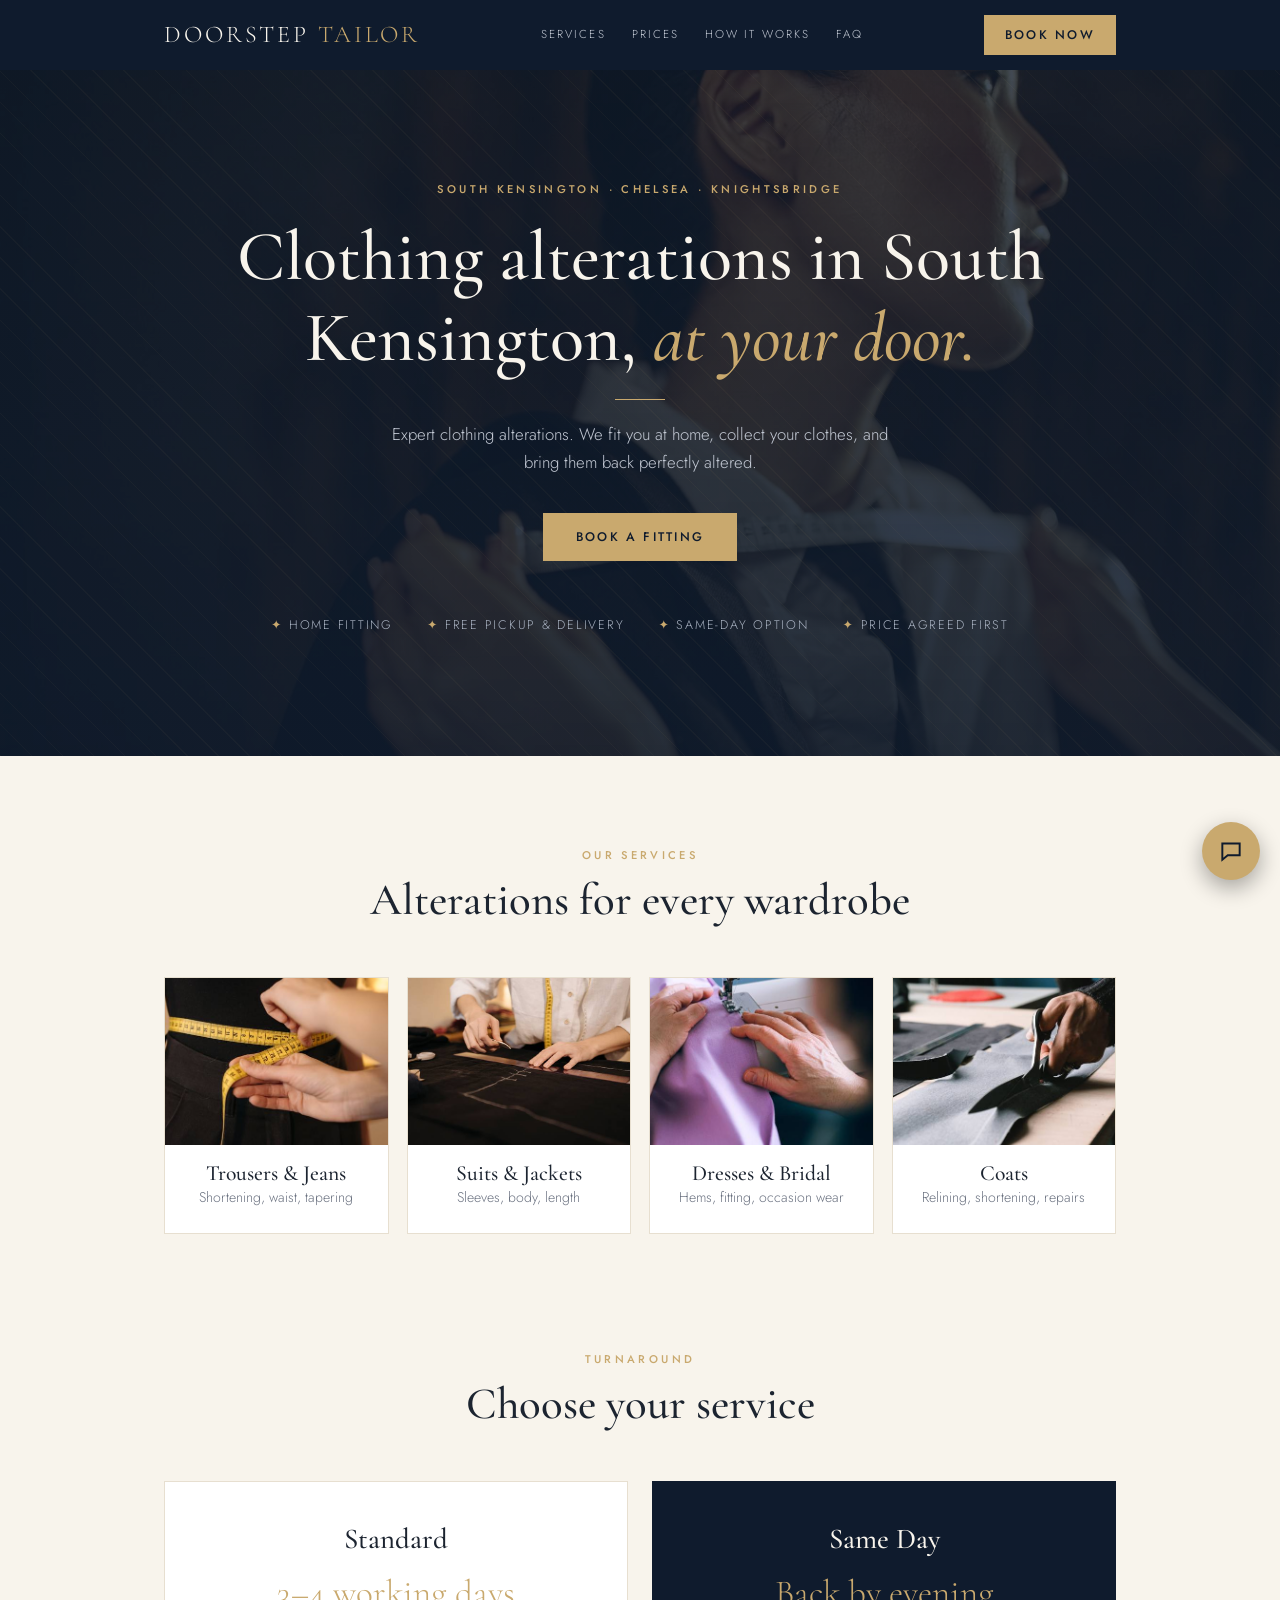
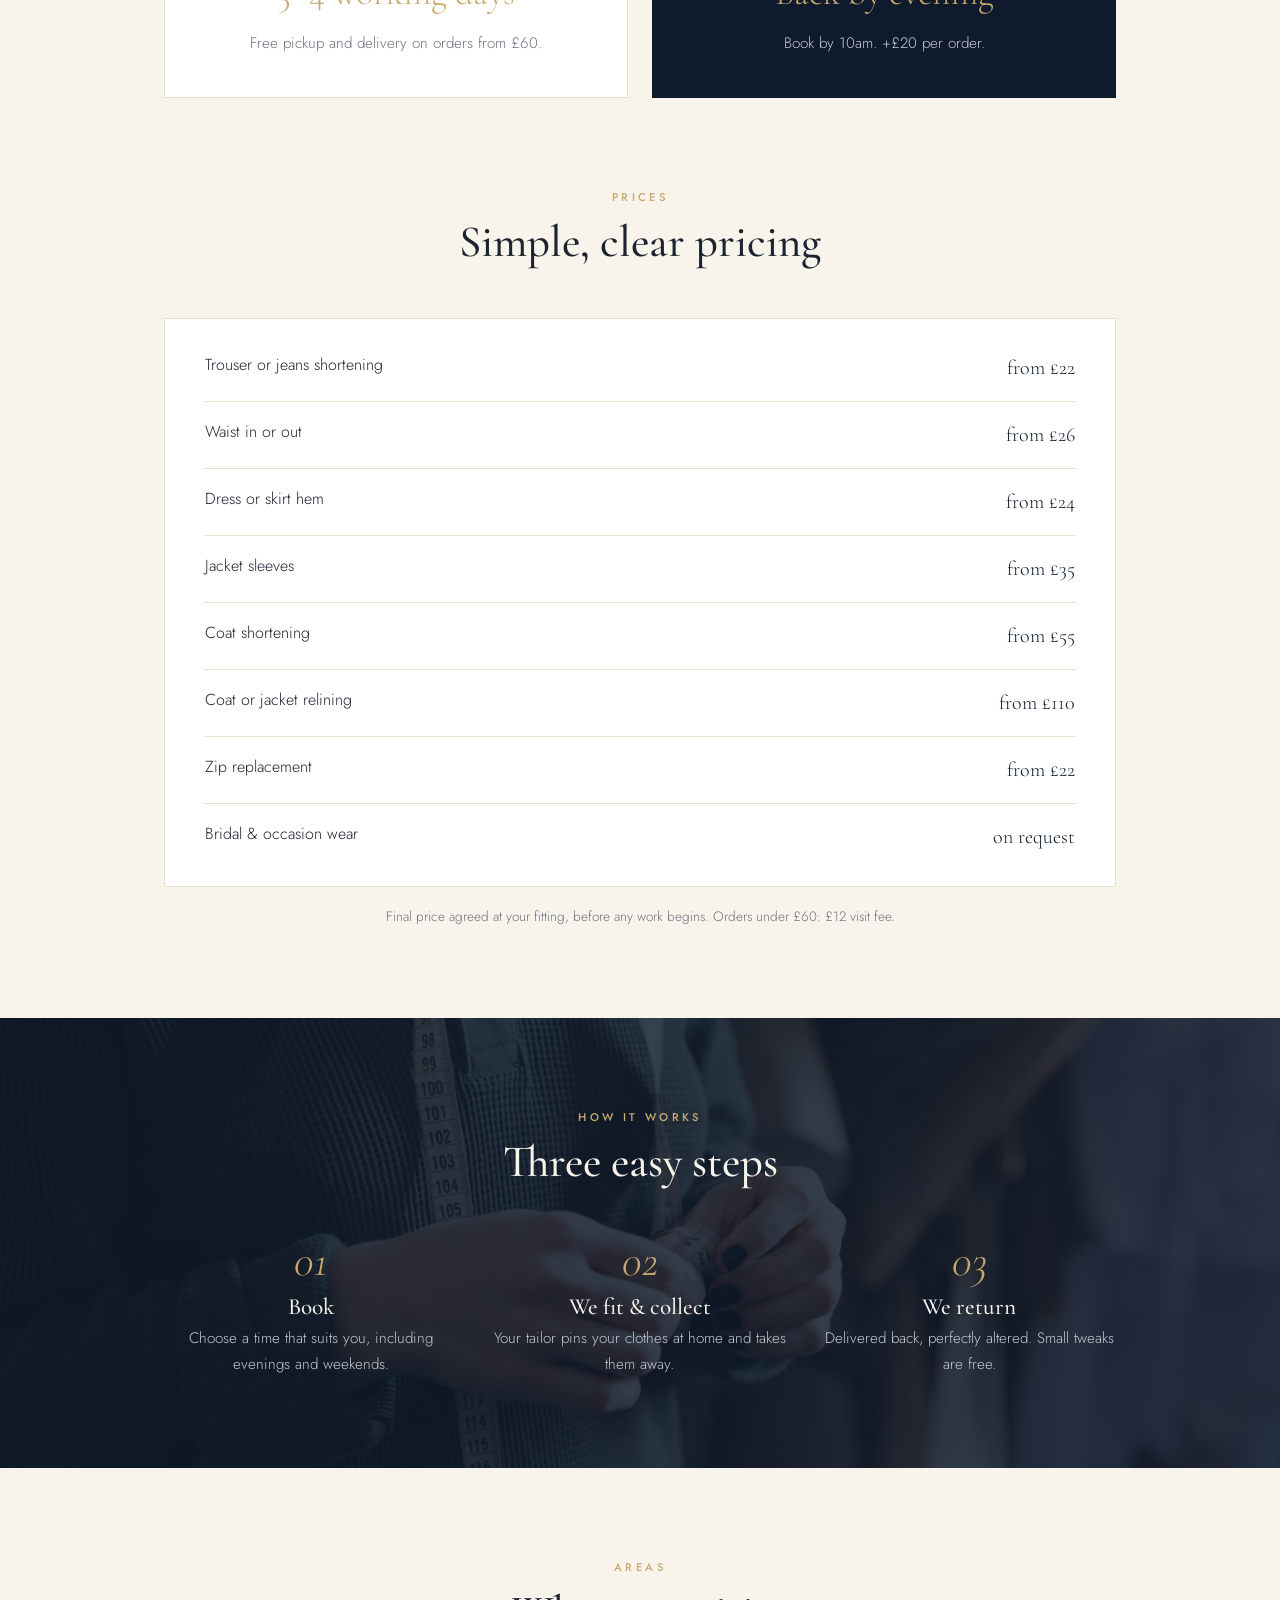
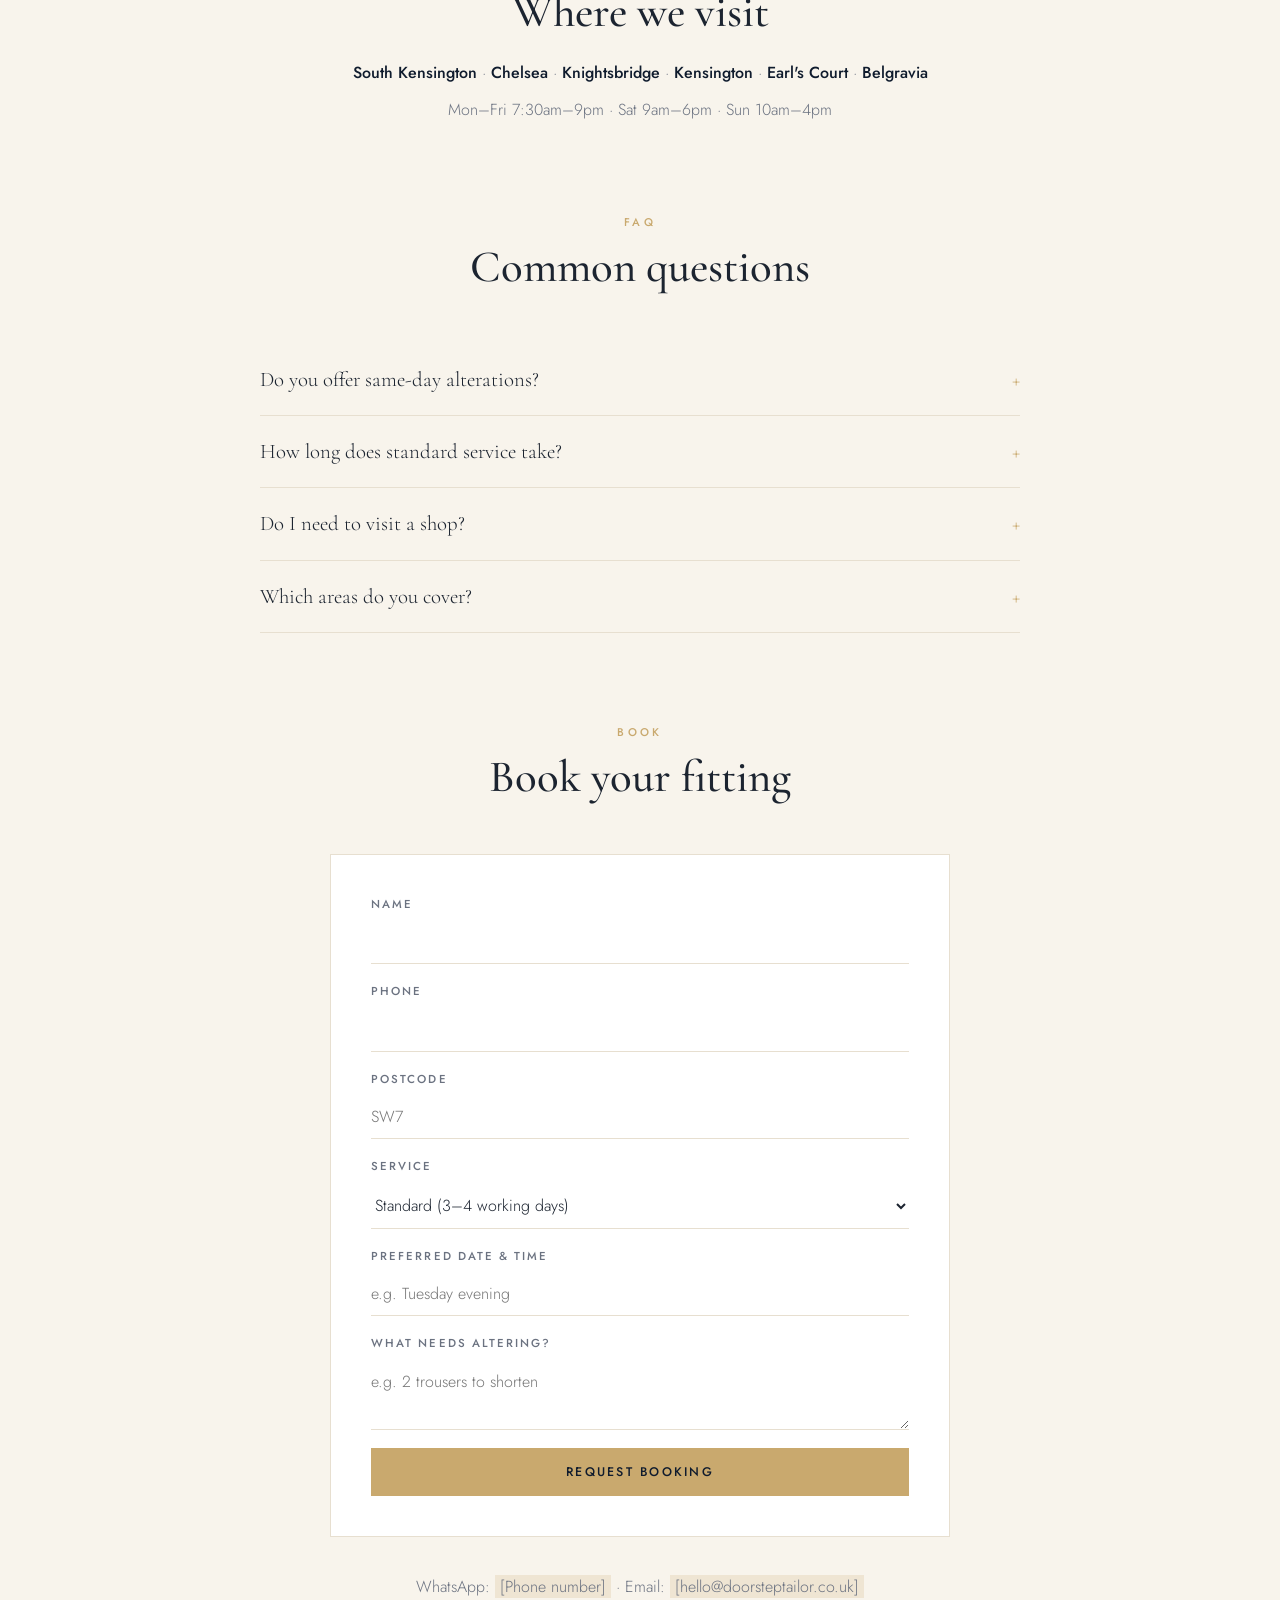
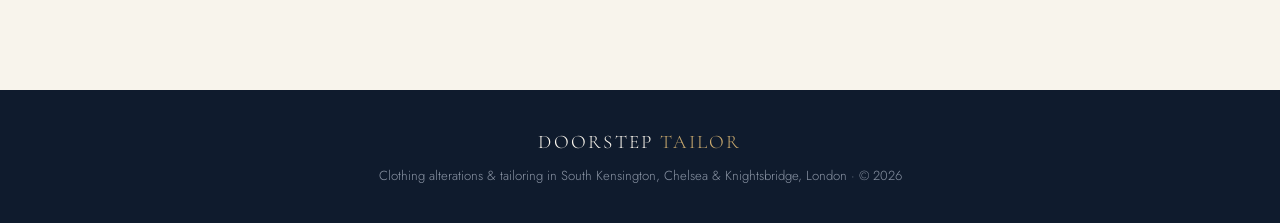
==== index.html @ f2890c4d "Launch Doorstep Tailor website Co-Authored-By: Claude Opus 5.5 <noreply@anthropic.com> Claude-Sessio" ====
<!DOCTYPE html>
<html lang="en">
<head>
<meta charset="utf-8">
<meta name="viewport" content="width=device-width, initial-scale=1">
<title>Clothing Alterations South Kensington | Home Fitting &amp; Pickup | Doorstep Tailor</title>
<meta name="description" content="Expert clothing alterations in South Kensington, Chelsea and Knightsbridge. Home fitting, free pickup and delivery, same-day service available. Book your tailor today.">
<meta name="robots" content="index, follow">
<link rel="canonical" href="https://doorsteptailor.pages.dev/">
<meta property="og:type" content="website">
<meta property="og:title" content="Doorstep Tailor | Alterations at Your Door, South Kensington">
<meta property="og:description" content="Home fitting, pickup and delivery. Standard 3–4 working days or same day.">
<meta property="og:url" content="https://doorsteptailor.pages.dev/">
<meta property="og:locale" content="en_GB">
<meta name="theme-color" content="#0f1b2d">
<link rel="icon" href="data:image/svg+xml,%3Csvg xmlns='http://www.w3.org/2000/svg' viewBox='0 0 32 32'%3E%3Crect width='32' height='32' fill='%230f1b2d'/%3E%3Ctext x='16' y='22' font-family='Georgia' font-size='16' fill='%23c9a96e' text-anchor='middle'%3EDT%3C/text%3E%3C/svg%3E">
<script type="application/ld+json">
{"@context":"https://schema.org","@type":"LocalBusiness","additionalType":"https://schema.org/ProfessionalService","name":"Doorstep Tailor","description":"Clothing alterations with home fitting, pickup and delivery in South Kensington, Chelsea and Knightsbridge.","url":"https://doorsteptailor.pages.dev/","telephone":"[PHONE]","email":"hello@doorsteptailor.co.uk","priceRange":"££","areaServed":["South Kensington","Chelsea","Knightsbridge","Kensington","Earl's Court","Belgravia"],
"openingHoursSpecification":[{"@type":"OpeningHoursSpecification","dayOfWeek":["Monday","Tuesday","Wednesday","Thursday","Friday"],"opens":"07:30","closes":"21:00"},{"@type":"OpeningHoursSpecification","dayOfWeek":"Saturday","opens":"09:00","closes":"18:00"},{"@type":"OpeningHoursSpecification","dayOfWeek":"Sunday","opens":"10:00","closes":"16:00"}],
"hasOfferCatalog":{"@type":"OfferCatalog","name":"Alterations","itemListElement":[
{"@type":"Offer","itemOffered":{"@type":"Service","name":"Trouser shortening"},"price":"22","priceCurrency":"GBP"},
{"@type":"Offer","itemOffered":{"@type":"Service","name":"Dress hem"},"price":"24","priceCurrency":"GBP"},
{"@type":"Offer","itemOffered":{"@type":"Service","name":"Jacket sleeves"},"price":"35","priceCurrency":"GBP"},
{"@type":"Offer","itemOffered":{"@type":"Service","name":"Coat relining"},"price":"110","priceCurrency":"GBP"}]}}
</script>
<script type="application/ld+json">
{"@context":"https://schema.org","@type":"FAQPage","mainEntity":[
{"@type":"Question","name":"Do you offer same-day alterations in South Kensington?","acceptedAnswer":{"@type":"Answer","text":"Yes. Book by 10am and your clothes are returned the same evening, for £20 extra per order."}},
{"@type":"Question","name":"How long do standard alterations take?","acceptedAnswer":{"@type":"Answer","text":"Standard service takes 3–4 working days, with free pickup and delivery on orders from £60."}},
{"@type":"Question","name":"Do I need to visit a shop?","acceptedAnswer":{"@type":"Answer","text":"No. Your tailor fits you at home, collects your clothes and delivers them back."}},
{"@type":"Question","name":"Which areas do you cover?","acceptedAnswer":{"@type":"Answer","text":"South Kensington (SW7), Chelsea (SW3), Knightsbridge, Kensington (W8), Earl's Court (SW5) and Belgravia."}}]}
</script>
<link href="https://fonts.googleapis.com/css2?family=Cormorant+Garamond:ital,wght@0,500;0,600;1,500&family=Jost:wght@300;400;500&display=swap" rel="stylesheet">
<style>
:root{--navy:#0f1b2d;--navy2:#16263d;--champ:#c9a96e;--ivory:#f8f4ec;--text:#1c2430;--muted:#6b7280;--line:#e7dfd0}
*{box-sizing:border-box;margin:0;padding:0}
html{scroll-behavior:smooth}
body{font-family:Jost,system-ui,sans-serif;font-weight:300;color:var(--text);background:var(--ivory);line-height:1.7}
h1,h2,h3{font-family:"Cormorant Garamond",Georgia,serif;font-weight:500;line-height:1.15}
a{color:inherit}
.wrap{max-width:1000px;margin:0 auto;padding:0 24px}
.eyebrow{text-transform:uppercase;letter-spacing:.3em;font-size:.7rem;color:var(--champ);font-weight:500}
.btn{display:inline-block;background:var(--champ);color:var(--navy);padding:14px 32px;text-decoration:none;font:500 .78rem Jost,sans-serif;letter-spacing:.18em;text-transform:uppercase;border:1px solid var(--champ);cursor:pointer;transition:.2s}
.btn:hover{background:transparent;color:var(--champ)}
nav{background:var(--navy);position:sticky;top:0;z-index:5}
nav .wrap{display:flex;justify-content:space-between;align-items:center;height:70px}
.logo{font-family:"Cormorant Garamond",serif;font-size:1.5rem;letter-spacing:.12em;color:var(--ivory);text-decoration:none}
.logo span{color:var(--champ)}
nav .btn{padding:10px 20px}
.hero{background:var(--navy);color:var(--ivory);text-align:center;padding:110px 0 120px}
.hero h1{font-size:clamp(2.6rem,6vw,4.4rem);margin:18px 0}
.hero h1 em{color:var(--champ)}
.hero p{color:#c3c9d4;max-width:520px;margin:0 auto 36px;font-size:1.05rem}
.line{width:50px;height:1px;background:var(--champ);margin:20px auto}
section{padding:90px 0}
.title{text-align:center;margin-bottom:50px}
.title h2{font-size:clamp(2rem,4vw,2.8rem);margin-top:10px}
.speed{display:grid;grid-template-columns:repeat(auto-fit,minmax(260px,1fr));gap:24px}
.box{background:#fff;border:1px solid var(--line);padding:40px;text-align:center}
.box.gold{background:var(--navy);color:var(--ivory);border-color:var(--navy)}
.box h3{font-size:1.8rem}
.box .big{font-family:"Cormorant Garamond",serif;font-size:2.2rem;color:var(--champ);margin:8px 0}
.box p{color:var(--muted);font-size:.95rem}.box.gold p{color:#c3c9d4}
.prices{background:#fff;border:1px solid var(--line);padding:16px 40px}
.row{display:flex;justify-content:space-between;padding:16px 0;border-bottom:1px solid var(--line)}
.row:last-child{border:0}
.row span:last-child{font-family:"Cormorant Garamond",serif;font-size:1.25rem;color:var(--navy)}
.note{text-align:center;color:var(--muted);font-size:.85rem;margin-top:18px}
.steps{display:grid;grid-template-columns:repeat(auto-fit,minmax(220px,1fr));gap:36px;text-align:center}
.n{font-family:"Cormorant Garamond",serif;font-style:italic;font-size:2.8rem;color:var(--champ);line-height:1}
.steps h3{font-size:1.45rem;margin:10px 0 6px}.steps p{color:var(--muted);font-size:.95rem}
.dark{background:var(--navy);color:var(--ivory)}
.dark .steps p{color:#c3c9d4}
.areas{text-align:center;color:var(--muted)}
.areas b{color:var(--navy);font-weight:500}.areas h2{color:var(--text)}
form{background:#fff;border:1px solid var(--line);padding:40px;display:grid;gap:18px;max-width:620px;margin:0 auto}
label{font-size:.72rem;letter-spacing:.18em;text-transform:uppercase;font-weight:500;color:var(--muted);display:grid;gap:6px}
input,select,textarea{font:300 1rem Jost,sans-serif;color:var(--text);padding:10px 0;border:0;border-bottom:1px solid var(--line);background:transparent;outline:none}
input:focus,select:focus,textarea:focus{border-color:var(--champ)}
textarea{min-height:70px}
.ok{display:none;border-left:2px solid var(--champ);padding:12px 16px;background:var(--ivory);font-size:.92rem}
.contact{text-align:center;margin-top:36px;color:var(--muted)}
.ph{background:#c9a96e33;padding:0 5px}
footer{background:var(--navy);color:#8b95a5;text-align:center;padding:36px 0;font-size:.82rem}
footer .logo{font-size:1.2rem;display:block;margin-bottom:6px}
.hero{position:relative;overflow:hidden;background:linear-gradient(rgba(15,27,45,.78),rgba(15,27,45,.9)),url(img/hero.jpg) center 30%/cover}
.hero:before{content:"";position:absolute;inset:0;background-image:repeating-linear-gradient(45deg,#c9a96e0a 0 1px,transparent 1px 22px);pointer-events:none}
.hero .wrap{position:relative}
.trust{display:flex;justify-content:center;gap:34px;flex-wrap:wrap;margin-top:54px;font-size:.78rem;letter-spacing:.14em;text-transform:uppercase;color:#aab3c2}
.trust span:before{content:"✦ ";color:var(--champ)}
.box,.svc{transition:transform .3s,box-shadow .3s}
.box:hover,.svc:hover{transform:translateY(-4px);box-shadow:0 18px 40px #0f1b2d1a}
.svcs{display:grid;grid-template-columns:repeat(auto-fit,minmax(210px,1fr));gap:18px;margin-bottom:26px}
.svc{background:#fff;border:1px solid var(--line);padding:28px 22px;text-align:center}
.svc{padding:0 0 24px!important;overflow:hidden}.svc img{width:100%;aspect-ratio:4/3;object-fit:cover;display:block;margin-bottom:16px;transition:transform .5s}.svc:hover img{transform:scale(1.05)}.svc h3,.svc p{padding:0 18px}
.fitband{background:linear-gradient(rgba(15,27,45,.82),rgba(15,27,45,.82)),url(img/fitting.jpg) center/cover}
.svc h3{font-size:1.35rem}.svc p{color:var(--muted);font-size:.88rem}
.faq{max-width:760px;margin:0 auto}
details{border-bottom:1px solid var(--line);padding:18px 0}
summary{cursor:pointer;font-family:"Cormorant Garamond",serif;font-size:1.3rem;list-style:none;display:flex;justify-content:space-between}
summary::-webkit-details-marker{display:none}
summary:after{content:"+";color:var(--champ)}details[open] summary:after{content:"–"}
details p{color:var(--muted);margin-top:8px}
.js .reveal{opacity:0;transform:translateY(18px);transition:opacity .8s,transform .8s}
.reveal.in{opacity:1;transform:none}
.wa{position:fixed;right:20px;bottom:20px;background:var(--champ);color:var(--navy);width:54px;height:54px;border-radius:50%;display:grid;place-items:center;box-shadow:0 8px 22px #0004;z-index:9}
nav ul{display:flex;gap:26px;list-style:none;font-size:.72rem;letter-spacing:.18em;text-transform:uppercase}
nav ul a{text-decoration:none;color:#c3c9d4}nav ul a:hover{color:var(--champ)}
@media(max-width:760px){nav ul{display:none}.prices{padding:8px 20px}form{padding:26px}}
#cb-btn{position:fixed;right:20px;bottom:20px;width:58px;height:58px;border-radius:50%;background:var(--champ);border:0;cursor:pointer;box-shadow:0 8px 22px #0005;z-index:20;display:grid;place-items:center}
#cb{position:fixed;right:20px;bottom:90px;width:min(360px,calc(100vw - 40px));height:480px;max-height:calc(100vh - 120px);background:#fff;border:1px solid var(--line);box-shadow:0 20px 50px #0f1b2d40;z-index:20;display:none;flex-direction:column}
#cb.open{display:flex}
#cb header{background:var(--navy);color:var(--ivory);padding:14px 18px;display:flex;justify-content:space-between;align-items:center}
#cb header b{font-family:"Cormorant Garamond",serif;font-size:1.2rem;font-weight:500}
#cb header small{display:block;font-size:.7rem;color:var(--champ);letter-spacing:.1em}
#cb header button{background:none;border:0;color:#fff;font-size:1.4rem;cursor:pointer}
#cb-log{flex:1;overflow-y:auto;padding:16px;display:flex;flex-direction:column;gap:10px;background:var(--ivory)}
.m{max-width:85%;padding:10px 14px;font-size:.9rem;line-height:1.5}
.m.bot{background:#fff;border:1px solid var(--line);align-self:flex-start}
.m.me{background:var(--navy);color:#fff;align-self:flex-end}
#cb-q{display:flex;flex-wrap:wrap;gap:6px;padding:10px 12px;border-top:1px solid var(--line)}
#cb-q button{font:400 .78rem Jost,sans-serif;border:1px solid var(--champ);background:#fff;color:var(--navy);padding:6px 10px;cursor:pointer}
#cb-q button:hover{background:var(--champ)}
#cb form{all:unset;display:flex;border-top:1px solid var(--line)}
#cb input{flex:1;border:0;padding:12px 14px;font:300 .92rem Jost,sans-serif;outline:none}
#cb form button{background:var(--navy);color:var(--champ);border:0;padding:0 16px;cursor:pointer;font-size:1.1rem}
.svc img{height:auto}
@media(max-width:760px){
.logo{font-size:1.15rem;letter-spacing:.08em;white-space:nowrap}
nav .btn{padding:9px 14px;font-size:.68rem}
.hero{padding:80px 0 70px}
.trust{display:grid;grid-template-columns:1fr 1fr;gap:12px 10px;font-size:.66rem;letter-spacing:.08em;margin-top:40px}
.svcs{grid-template-columns:1fr 1fr;gap:12px}
.svc{padding-bottom:16px!important}.svc h3{font-size:1.1rem}.svc p{font-size:.78rem}.svc h3,.svc p{padding:0 10px}
section{padding:64px 0}
.box{padding:30px 22px}
.row{font-size:.92rem;gap:12px}
}
</style>
</head>
<body>

<nav aria-label="Main"><div class="wrap">
  <a href="#top" class="logo">DOORSTEP <span>TAILOR</span></a>
  <ul><li><a href="#services">Services</a></li><li><a href="#prices">Prices</a></li><li><a href="#how">How it works</a></li><li><a href="#faq">FAQ</a></li></ul>
  <a href="#book" class="btn">Book Now</a>
</div></nav>

<header class="hero" id="top"><div class="wrap">
  <div class="eyebrow">South Kensington · Chelsea · Knightsbridge</div>
  <h1>Clothing alterations in South Kensington, <em>at your door.</em></h1>
  <div class="line"></div>
  <p>Expert clothing alterations. We fit you at home, collect your clothes, and bring them back perfectly altered.</p>
  <a href="#book" class="btn">Book a Fitting</a>
  <div class="trust"><span>Home fitting</span><span>Free pickup &amp; delivery</span><span>Same-day option</span><span>Price agreed first</span></div>
</div></header>
<main>

<section id="services"><div class="wrap">
  <div class="title"><div class="eyebrow">Our Services</div><h2>Alterations for every wardrobe</h2></div>
  <div class="svcs reveal">
    <div class="svc"><img src="img/trousers.jpg" alt="Tailor measuring the waist of black trousers" loading="lazy" width="700" height="525"><h3>Trousers &amp; Jeans</h3><p>Shortening, waist, tapering</p></div>
    <div class="svc"><img src="img/suits.jpg" alt="Tailor marking dark suit fabric with chalk" loading="lazy" width="700" height="525"><h3>Suits &amp; Jackets</h3><p>Sleeves, body, length</p></div>
    <div class="svc"><img src="img/dresses.jpg" alt="Hands sewing a dress on a sewing machine" loading="lazy" width="700" height="525"><h3>Dresses &amp; Bridal</h3><p>Hems, fitting, occasion wear</p></div>
    <div class="svc"><img src="img/coats.jpg" alt="Tailor cutting wool coat fabric with scissors" loading="lazy" width="700" height="525"><h3>Coats</h3><p>Relining, shortening, repairs</p></div>
  </div>
</div></section>

<section style="padding-top:0"><div class="wrap">
  <div class="title"><div class="eyebrow">Turnaround</div><h2>Choose your service</h2></div>
  <div class="reveal speed">
    <div class="box"><h3>Standard</h3><div class="big">3–4 working days</div><p>Free pickup and delivery on orders from £60.</p></div>
    <div class="box gold"><h3>Same Day</h3><div class="big">Back by evening</div><p>Book by 10am. +£20 per order.</p></div>
  </div>
</div></section>

<section id="prices" style="padding-top:0"><div class="wrap">
  <div class="title"><div class="eyebrow">Prices</div><h2>Simple, clear pricing</h2></div>
  <div class="reveal prices">
    <div class="row"><span>Trouser or jeans shortening</span><span>from £22</span></div>
    <div class="row"><span>Waist in or out</span><span>from £26</span></div>
    <div class="row"><span>Dress or skirt hem</span><span>from £24</span></div>
    <div class="row"><span>Jacket sleeves</span><span>from £35</span></div>
    <div class="row"><span>Coat shortening</span><span>from £55</span></div>
    <div class="row"><span>Coat or jacket relining</span><span>from £110</span></div>
    <div class="row"><span>Zip replacement</span><span>from £22</span></div>
    <div class="row"><span>Bridal &amp; occasion wear</span><span>on request</span></div>
  </div>
  <p class="note">Final price agreed at your fitting, before any work begins. Orders under £60: £12 visit fee.</p>
</div></section>

<section class="dark fitband" id="how"><div class="wrap">
  <div class="title"><div class="eyebrow">How It Works</div><h2>Three easy steps</h2></div>
  <div class="reveal steps">
    <div><div class="n">01</div><h3>Book</h3><p>Choose a time that suits you, including evenings and weekends.</p></div>
    <div><div class="n">02</div><h3>We fit &amp; collect</h3><p>Your tailor pins your clothes at home and takes them away.</p></div>
    <div><div class="n">03</div><h3>We return</h3><p>Delivered back, perfectly altered. Small tweaks are free.</p></div>
  </div>
</div></section>

<section><div class="wrap areas">
  <div class="title" style="margin-bottom:20px"><div class="eyebrow">Areas</div><h2>Where we visit</h2></div>
  <p><b>South Kensington</b> · <b>Chelsea</b> · <b>Knightsbridge</b> · <b>Kensington</b> · <b>Earl's Court</b> · <b>Belgravia</b></p>
  <p style="margin-top:10px">Mon–Fri 7:30am–9pm · Sat 9am–6pm · Sun 10am–4pm</p>
</div></section>

<section id="faq" style="padding-top:0"><div class="wrap">
  <div class="title"><div class="eyebrow">FAQ</div><h2>Common questions</h2></div>
  <div class="faq">
    <details><summary>Do you offer same-day alterations?</summary><p>Yes. Book by 10am and your clothes are returned the same evening, for £20 extra per order.</p></details>
    <details><summary>How long does standard service take?</summary><p>3–4 working days, with free pickup and delivery on orders from £60.</p></details>
    <details><summary>Do I need to visit a shop?</summary><p>No. Your tailor fits you at home, collects your clothes and delivers them back.</p></details>
    <details><summary>Which areas do you cover?</summary><p>South Kensington (SW7), Chelsea (SW3), Knightsbridge, Kensington (W8), Earl's Court (SW5) and Belgravia.</p></details>
  </div>
</div></section>

<section id="book" style="padding-top:0"><div class="wrap">
  <div class="title"><div class="eyebrow">Book</div><h2>Book your fitting</h2></div>
  <form class="reveal" id="form">
    <label>Name<input required></label>
    <label>Phone<input required type="tel"></label>
    <label>Postcode<input required placeholder="SW7"></label>
    <label>Service<select><option>Standard (3–4 working days)</option><option>Same day (+£20)</option></select></label>
    <label>Preferred date &amp; time<input placeholder="e.g. Tuesday evening"></label>
    <label>What needs altering?<textarea placeholder="e.g. 2 trousers to shorten"></textarea></label>
    <button class="btn" type="submit">Request Booking</button>
    <div class="ok" id="ok">Thank you. This is a preview, so the form isn't connected yet.</div>
  </form>
  <div class="contact">WhatsApp: <span class="ph">[Phone number]</span> · Email: <span class="ph">[hello@doorsteptailor.co.uk]</span></div>
</div></section>

</main>
<footer>
  <span class="logo">DOORSTEP <span>TAILOR</span></span>
  Clothing alterations &amp; tailoring in South Kensington, Chelsea &amp; Knightsbridge, London · © 2026
</footer>

<script>
document.getElementById('form').addEventListener('submit',function(e){e.preventDefault();document.getElementById('ok').style.display='block';this.reset();});
document.documentElement.classList.add('js');setTimeout(function(){document.querySelectorAll('.reveal').forEach(function(e){e.classList.add('in')})},2500);
var io=new IntersectionObserver(function(es){es.forEach(function(e){if(e.isIntersecting){e.target.classList.add('in');io.unobserve(e.target);}})},{threshold:.12});
document.querySelectorAll('.reveal').forEach(function(el){io.observe(el)});
</script>
<button id="cb-btn" aria-label="Chat with us"><svg width="26" height="26" viewBox="0 0 24 24" fill="none" stroke="#0f1b2d" stroke-width="1.8"><path d="M4 5h16v11H9l-5 4z"/></svg></button>
<div id="cb" role="dialog" aria-label="Doorstep Tailor assistant">
  <header><div><b>Doorstep Tailor</b><small>Ask us anything</small></div><button id="cb-x" aria-label="Close">×</button></header>
  <div id="cb-log"></div>
  <div id="cb-q"></div>
  <form id="cb-f"><input id="cb-i" placeholder="Type your question…" autocomplete="off"><button aria-label="Send">➤</button></form>
</div>
<script>
(function(){
var A={
prices:"Starting prices: trouser shortening £22, waist £26, dress hem £24, jacket sleeves £35, coat shortening £55, relining £110, zips £22. Your final price is agreed at the fitting.",
sameday:"Yes! Book by 10am and we return your clothes the same evening. It's £20 extra per order.",
standard:"Standard service takes 3–4 working days. Pickup and delivery are free on orders from £60.",
areas:"We visit South Kensington, Chelsea, Knightsbridge, Kensington, Earl's Court and Belgravia.",
how:"1) Book a time. 2) Your tailor fits you at home and collects your clothes. 3) We deliver them back, perfectly altered.",
hours:"Mon–Fri 7:30am–9pm, Sat 9am–6pm, Sun 10am–4pm.",
fee:"Orders from £60 have free pickup and delivery. Under £60 there's a £12 visit fee.",
bridal:"Yes, we alter wedding and occasion wear. Prices are quoted at your fitting.",
book:"Great! Scroll to the booking form, or tap 'Book now' below and I'll take you there.",
pay:"You pay by card or bank transfer when your clothes are returned.",
shop:"We don't have a shop. Everything happens at your door: fitting, pickup and delivery.",
hi:"Hello! I can help with prices, same-day service, areas we cover, or booking.",
fallback:"I'm not sure about that one. Please leave your question in the booking form or message us on WhatsApp, and we'll reply quickly."};
var K=[["sameday",/same|today|urgent|express|quick|fast/],["prices",/price|cost|how much|£|cheap|charge|trouser|jean|hem|sleeve|coat|zip|reline/],["standard",/standard|long|days|turnaround|normal|when.*ready/],["areas",/area|cover|postcode|sw\d|where|chelsea|knightsbridge|kensington|belgravia|earl/],["how",/how.*work|process|step/],["hours",/hour|open|time|evening|weekend|sunday|saturday/],["fee",/deliver|pickup|pick up|collect|free|fee/],["bridal",/bridal|wedding|gown|occasion|dress/],["pay",/pay|card|cash|transfer/],["shop",/shop|visit|address|office/],["book",/book|appoint|slot|reserve/],["hi",/^(hi|hello|hey)/]];
var Q=[["Prices","prices"],["Same day","sameday"],["Areas","areas"],["How it works","how"],["Book now","book"]];
var log=document.getElementById('cb-log'),box=document.getElementById('cb'),started=false;
function add(t,w){var d=document.createElement('div');d.className='m '+w;d.textContent=t;log.appendChild(d);log.scrollTop=log.scrollHeight;}
function reply(k){setTimeout(function(){add(A[k],'bot');if(k==='book'){box.classList.remove('open');document.getElementById('book').scrollIntoView();}},350);}
function ask(t){add(t,'me');var l=t.toLowerCase(),k='fallback';for(var i=0;i<K.length;i++){if(K[i][1].test(l)){k=K[i][0];break;}}reply(k);}
Q.forEach(function(q){var b=document.createElement('button');b.type='button';b.textContent=q[0];b.onclick=function(){add(q[0],'me');reply(q[1]);};document.getElementById('cb-q').appendChild(b);});
document.getElementById('cb-btn').onclick=function(){box.classList.toggle('open');if(!started){started=true;add("Hello! Welcome to Doorstep Tailor. How can I help you today?",'bot');}};
document.getElementById('cb-x').onclick=function(){box.classList.remove('open');};
document.getElementById('cb-f').addEventListener('submit',function(e){e.preventDefault();var i=document.getElementById('cb-i');if(i.value.trim()){ask(i.value.trim());i.value='';}});
})();
</script>
</body>
</html>
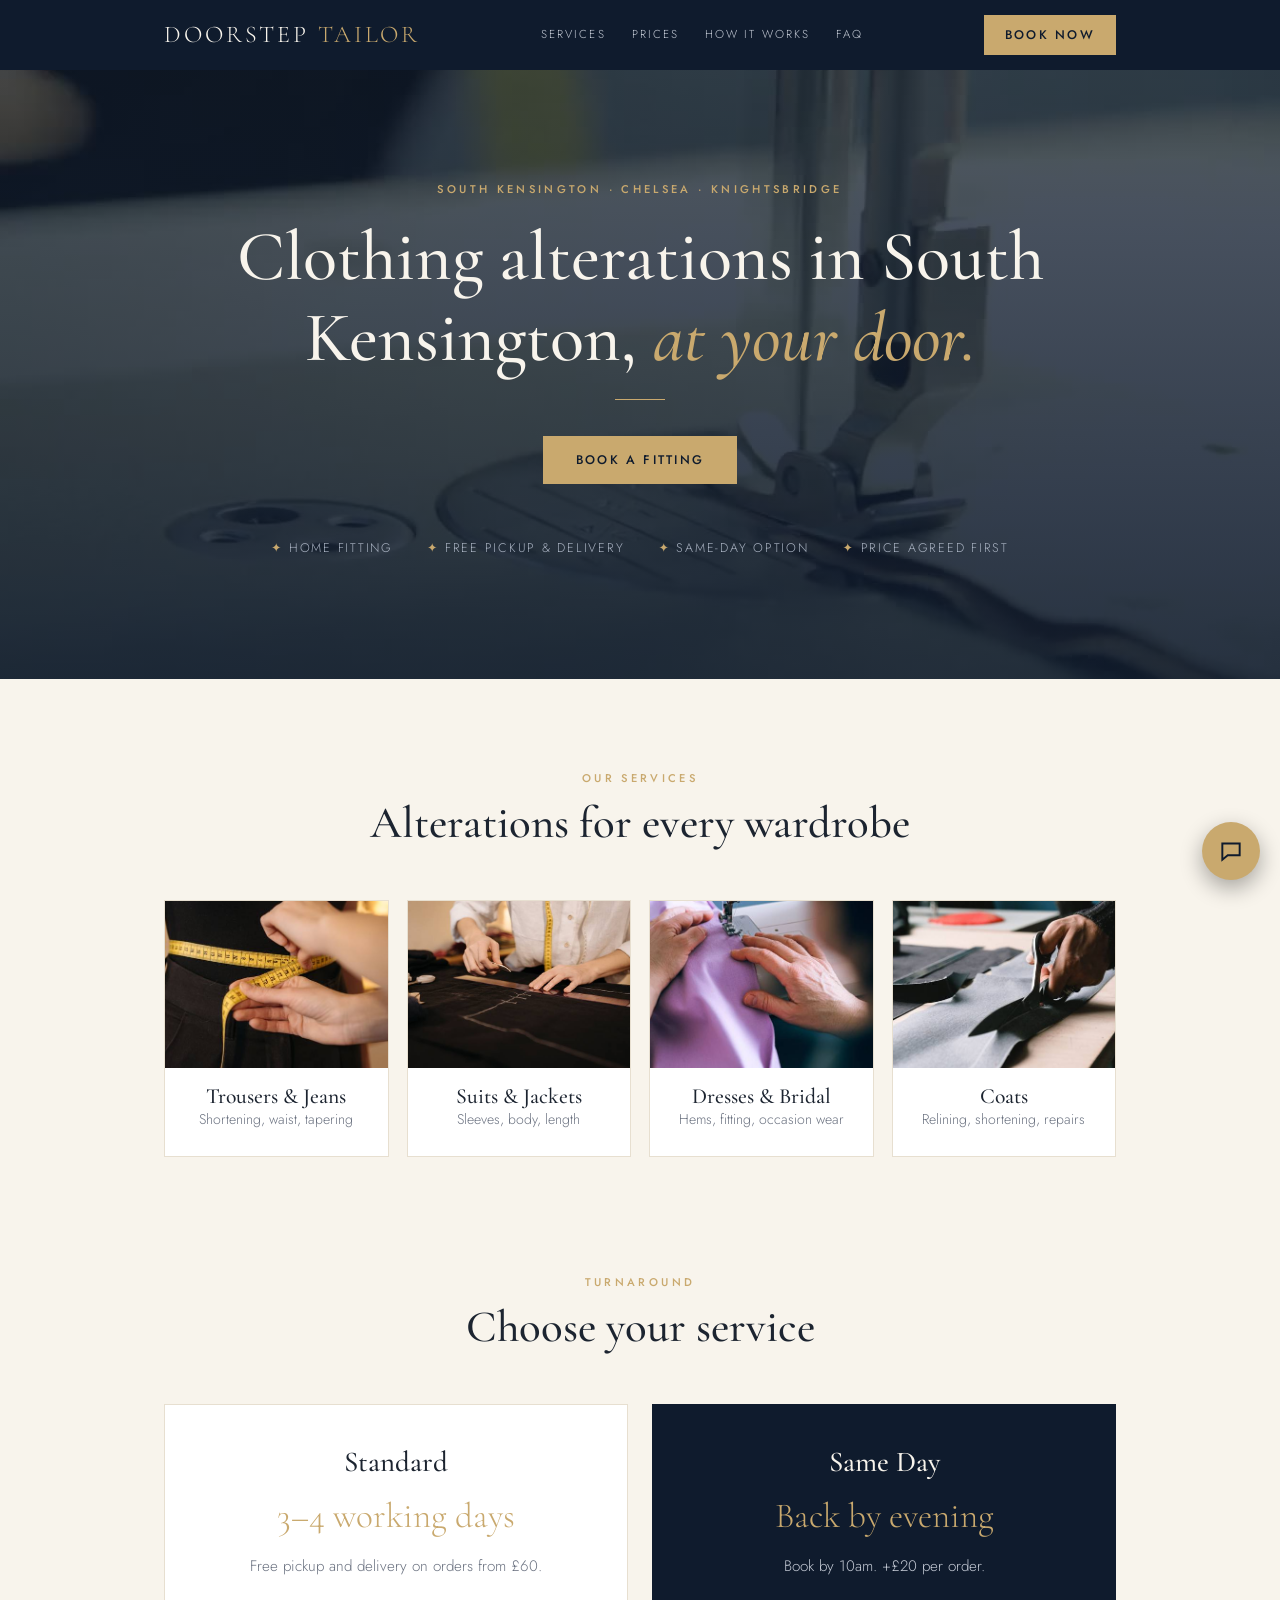
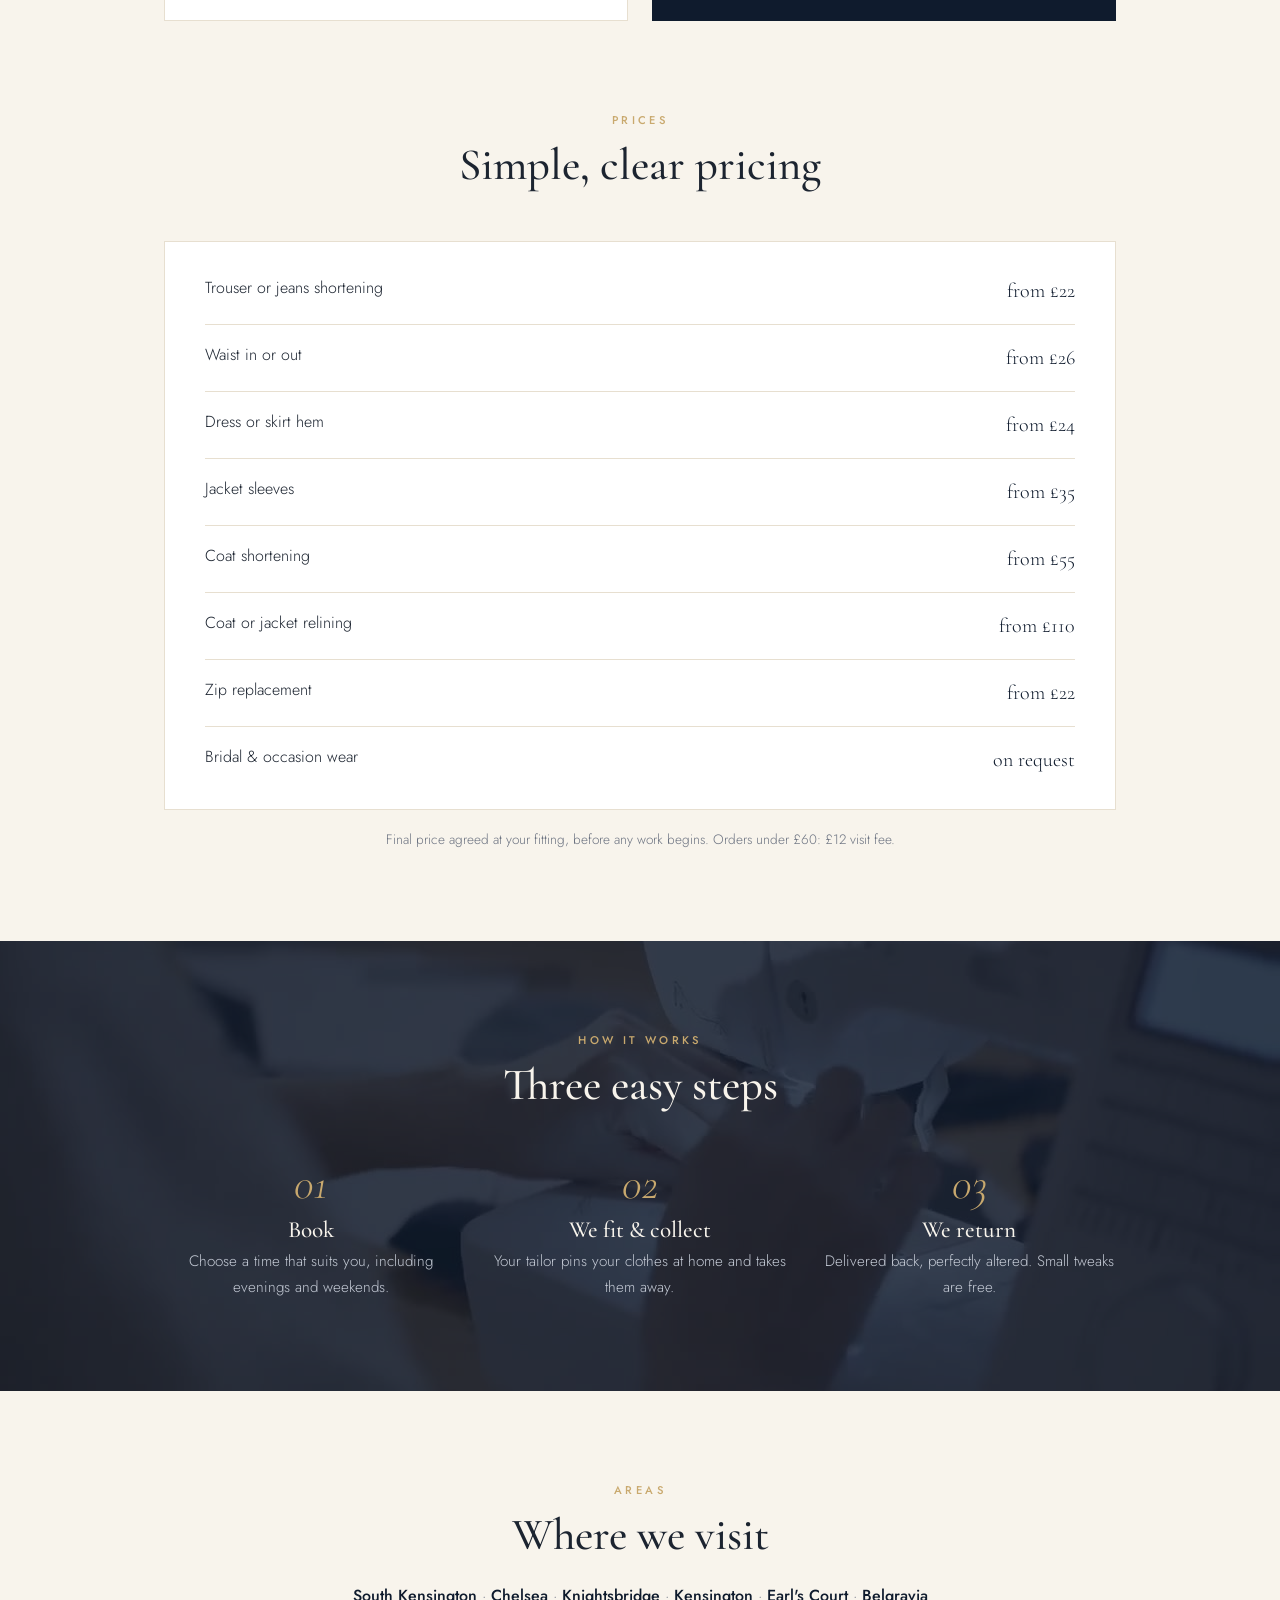
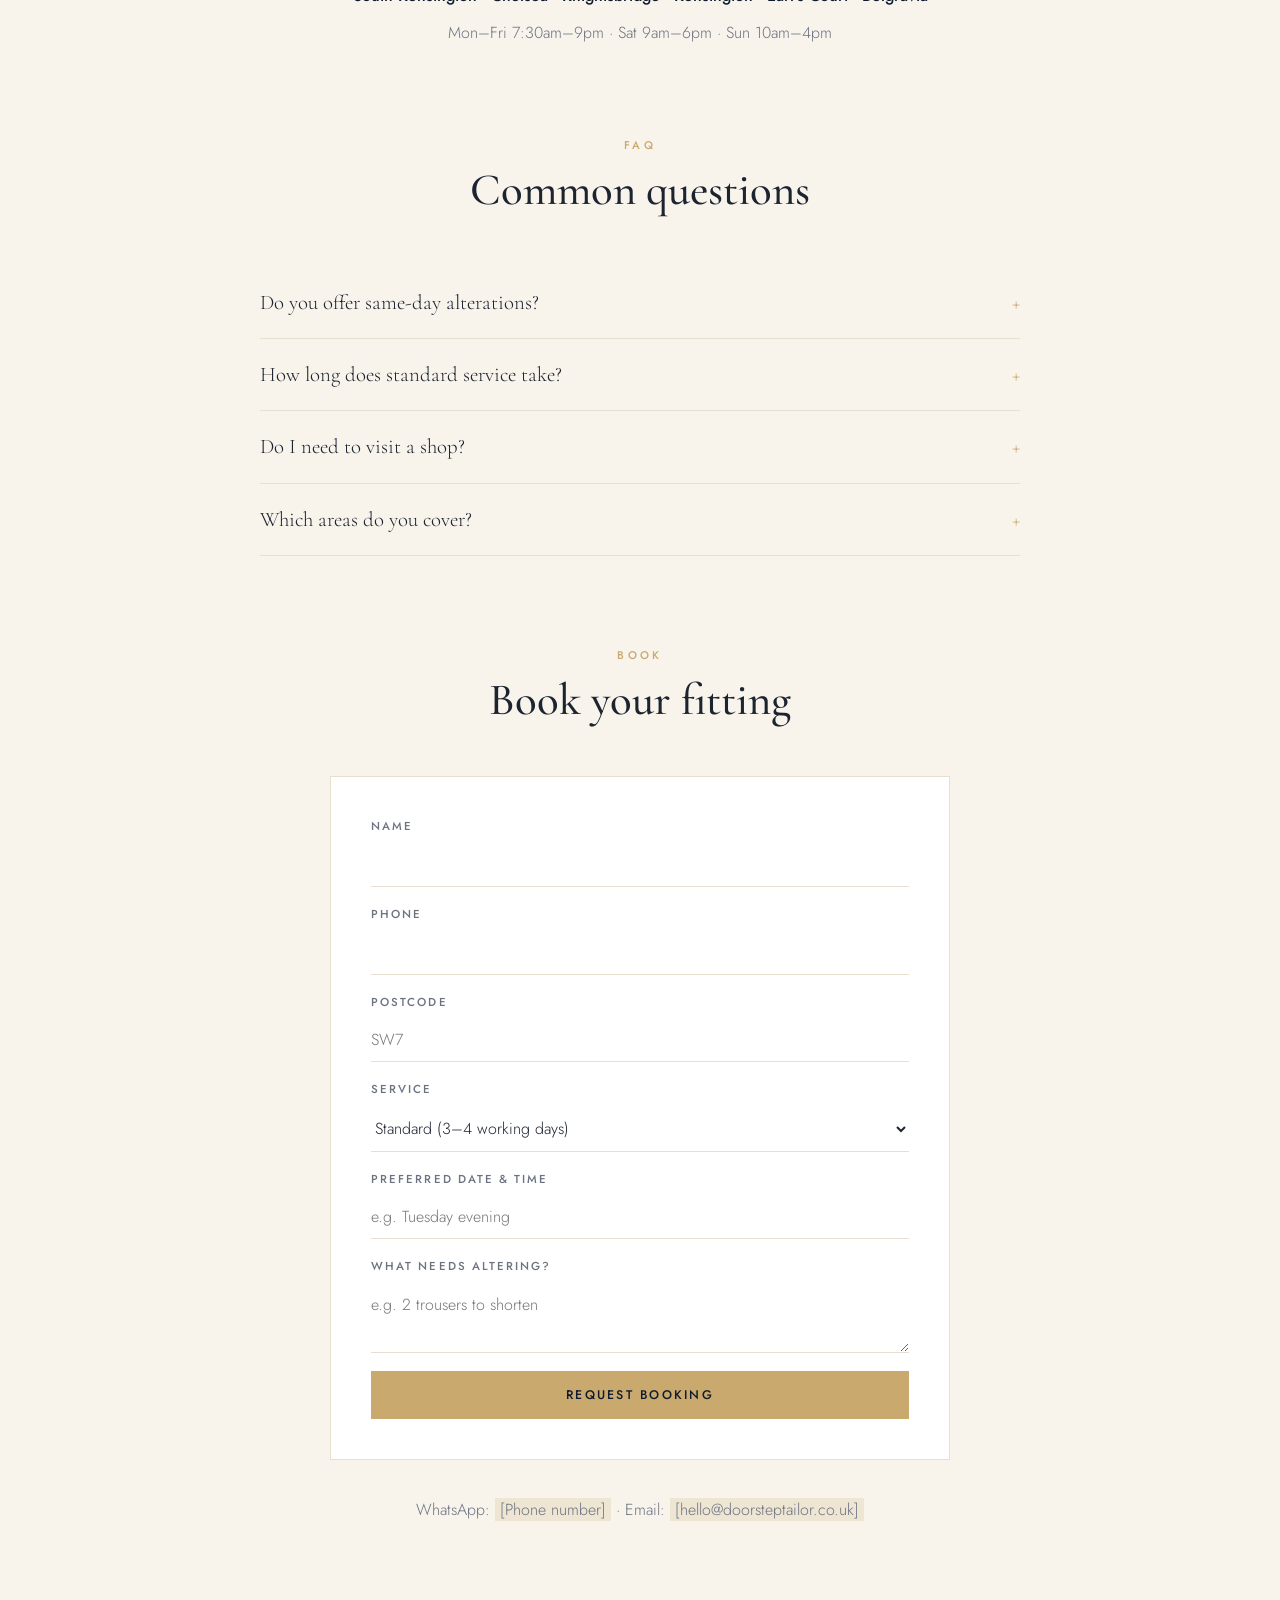
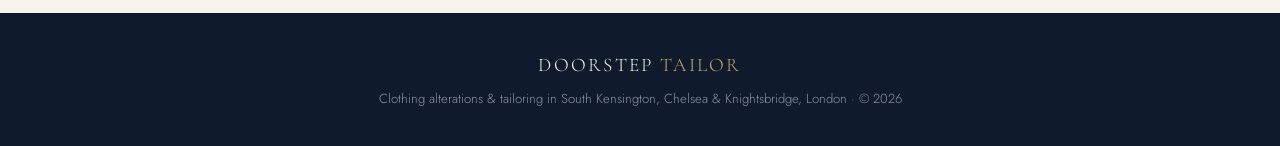
==== commit 8d4b9691: "Add background videos, remove hero subtext Co-Authored-By: Claude Opus 5.5 <noreply@anthropic.com> C" ====
--- a/index.html
+++ b/index.html
@@ -83,7 +83,11 @@
 .ph{background:#c9a96e33;padding:0 5px}
 footer{background:var(--navy);color:#8b95a5;text-align:center;padding:36px 0;font-size:.82rem}
 footer .logo{font-size:1.2rem;display:block;margin-bottom:6px}
-.hero{position:relative;overflow:hidden;background:linear-gradient(rgba(15,27,45,.78),rgba(15,27,45,.9)),url(img/hero.jpg) center 30%/cover}
+.hero{position:relative;overflow:hidden;background:var(--navy) url(vid/hero.jpg) center/cover}
+.bgv{position:absolute;inset:0;width:100%;height:100%;object-fit:cover;z-index:0}
+.ov{position:absolute;inset:0;background:linear-gradient(rgba(15,27,45,.72),rgba(15,27,45,.9));z-index:0}
+.hero h1+.line{margin-bottom:36px}
+.fitband{position:relative;overflow:hidden}.fitband>.wrap{position:relative;z-index:1}
 .hero:before{content:"";position:absolute;inset:0;background-image:repeating-linear-gradient(45deg,#c9a96e0a 0 1px,transparent 1px 22px);pointer-events:none}
 .hero .wrap{position:relative}
 .trust{display:flex;justify-content:center;gap:34px;flex-wrap:wrap;margin-top:54px;font-size:.78rem;letter-spacing:.14em;text-transform:uppercase;color:#aab3c2}
@@ -93,7 +97,7 @@
 .svcs{display:grid;grid-template-columns:repeat(auto-fit,minmax(210px,1fr));gap:18px;margin-bottom:26px}
 .svc{background:#fff;border:1px solid var(--line);padding:28px 22px;text-align:center}
 .svc{padding:0 0 24px!important;overflow:hidden}.svc img{width:100%;aspect-ratio:4/3;object-fit:cover;display:block;margin-bottom:16px;transition:transform .5s}.svc:hover img{transform:scale(1.05)}.svc h3,.svc p{padding:0 18px}
-.fitband{background:linear-gradient(rgba(15,27,45,.82),rgba(15,27,45,.82)),url(img/fitting.jpg) center/cover}
+.fitband{background:var(--navy) url(vid/sewing.jpg) center/cover}
 .svc h3{font-size:1.35rem}.svc p{color:var(--muted);font-size:.88rem}
 .faq{max-width:760px;margin:0 auto}
 details{border-bottom:1px solid var(--line);padding:18px 0}
@@ -136,6 +140,7 @@
 .box{padding:30px 22px}
 .row{font-size:.92rem;gap:12px}
 }
+@media (prefers-reduced-motion:reduce){.bgv{display:none}}
 </style>
 </head>
 <body>
@@ -146,11 +151,12 @@
   <a href="#book" class="btn">Book Now</a>
 </div></nav>
 
-<header class="hero" id="top"><div class="wrap">
+<header class="hero" id="top">
+  <video class="bgv" autoplay muted loop playsinline preload="metadata" poster="vid/hero.jpg" aria-hidden="true"><source src="vid/hero.mp4" type="video/mp4"></video><div class="ov"></div>
+  <div class="wrap">
   <div class="eyebrow">South Kensington · Chelsea · Knightsbridge</div>
   <h1>Clothing alterations in South Kensington, <em>at your door.</em></h1>
   <div class="line"></div>
-  <p>Expert clothing alterations. We fit you at home, collect your clothes, and bring them back perfectly altered.</p>
   <a href="#book" class="btn">Book a Fitting</a>
   <div class="trust"><span>Home fitting</span><span>Free pickup &amp; delivery</span><span>Same-day option</span><span>Price agreed first</span></div>
 </div></header>
@@ -189,7 +195,9 @@
   <p class="note">Final price agreed at your fitting, before any work begins. Orders under £60: £12 visit fee.</p>
 </div></section>
 
-<section class="dark fitband" id="how"><div class="wrap">
+<section class="dark fitband" id="how">
+  <video class="bgv" autoplay muted loop playsinline preload="metadata" poster="vid/sewing.jpg" aria-hidden="true"><source src="vid/sewing.mp4" type="video/mp4"></video><div class="ov" style="background:rgba(15,27,45,.82)"></div>
+  <div class="wrap">
   <div class="title"><div class="eyebrow">How It Works</div><h2>Three easy steps</h2></div>
   <div class="reveal steps">
     <div><div class="n">01</div><h3>Book</h3><p>Choose a time that suits you, including evenings and weekends.</p></div>
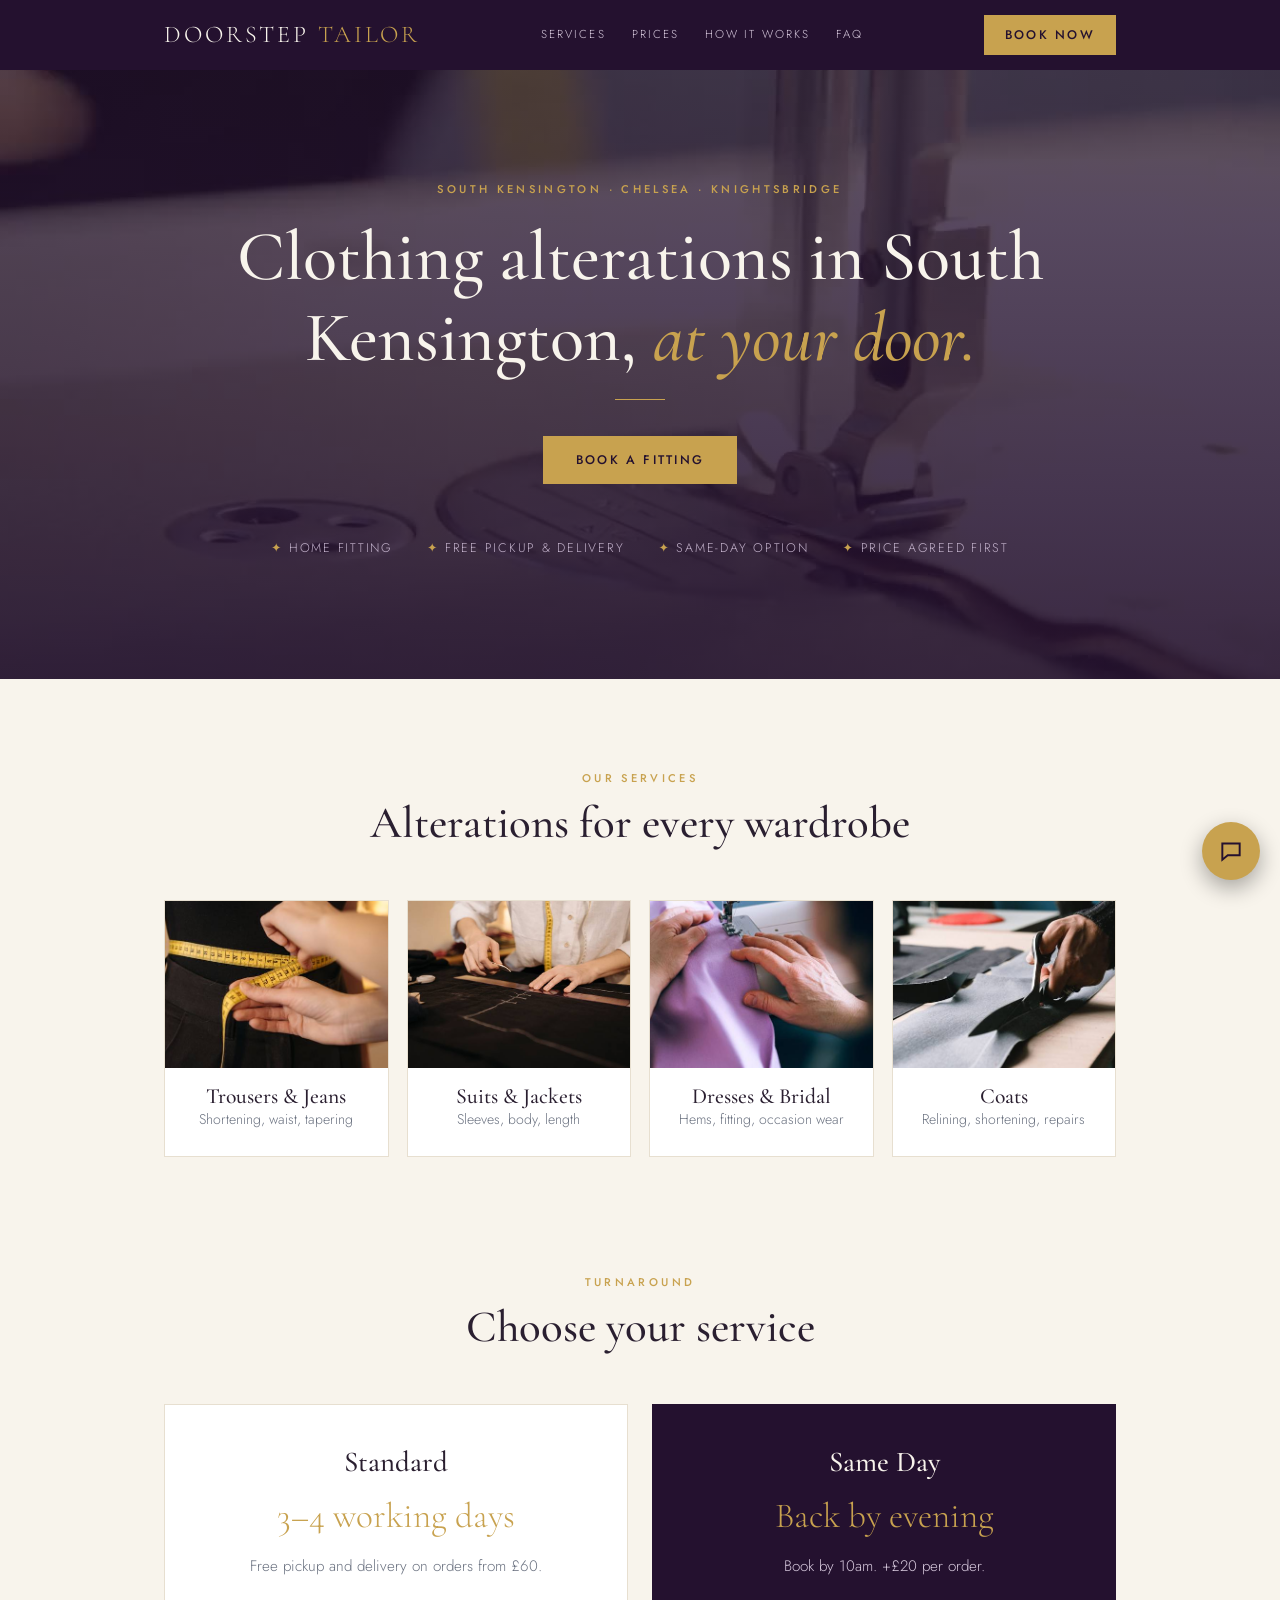
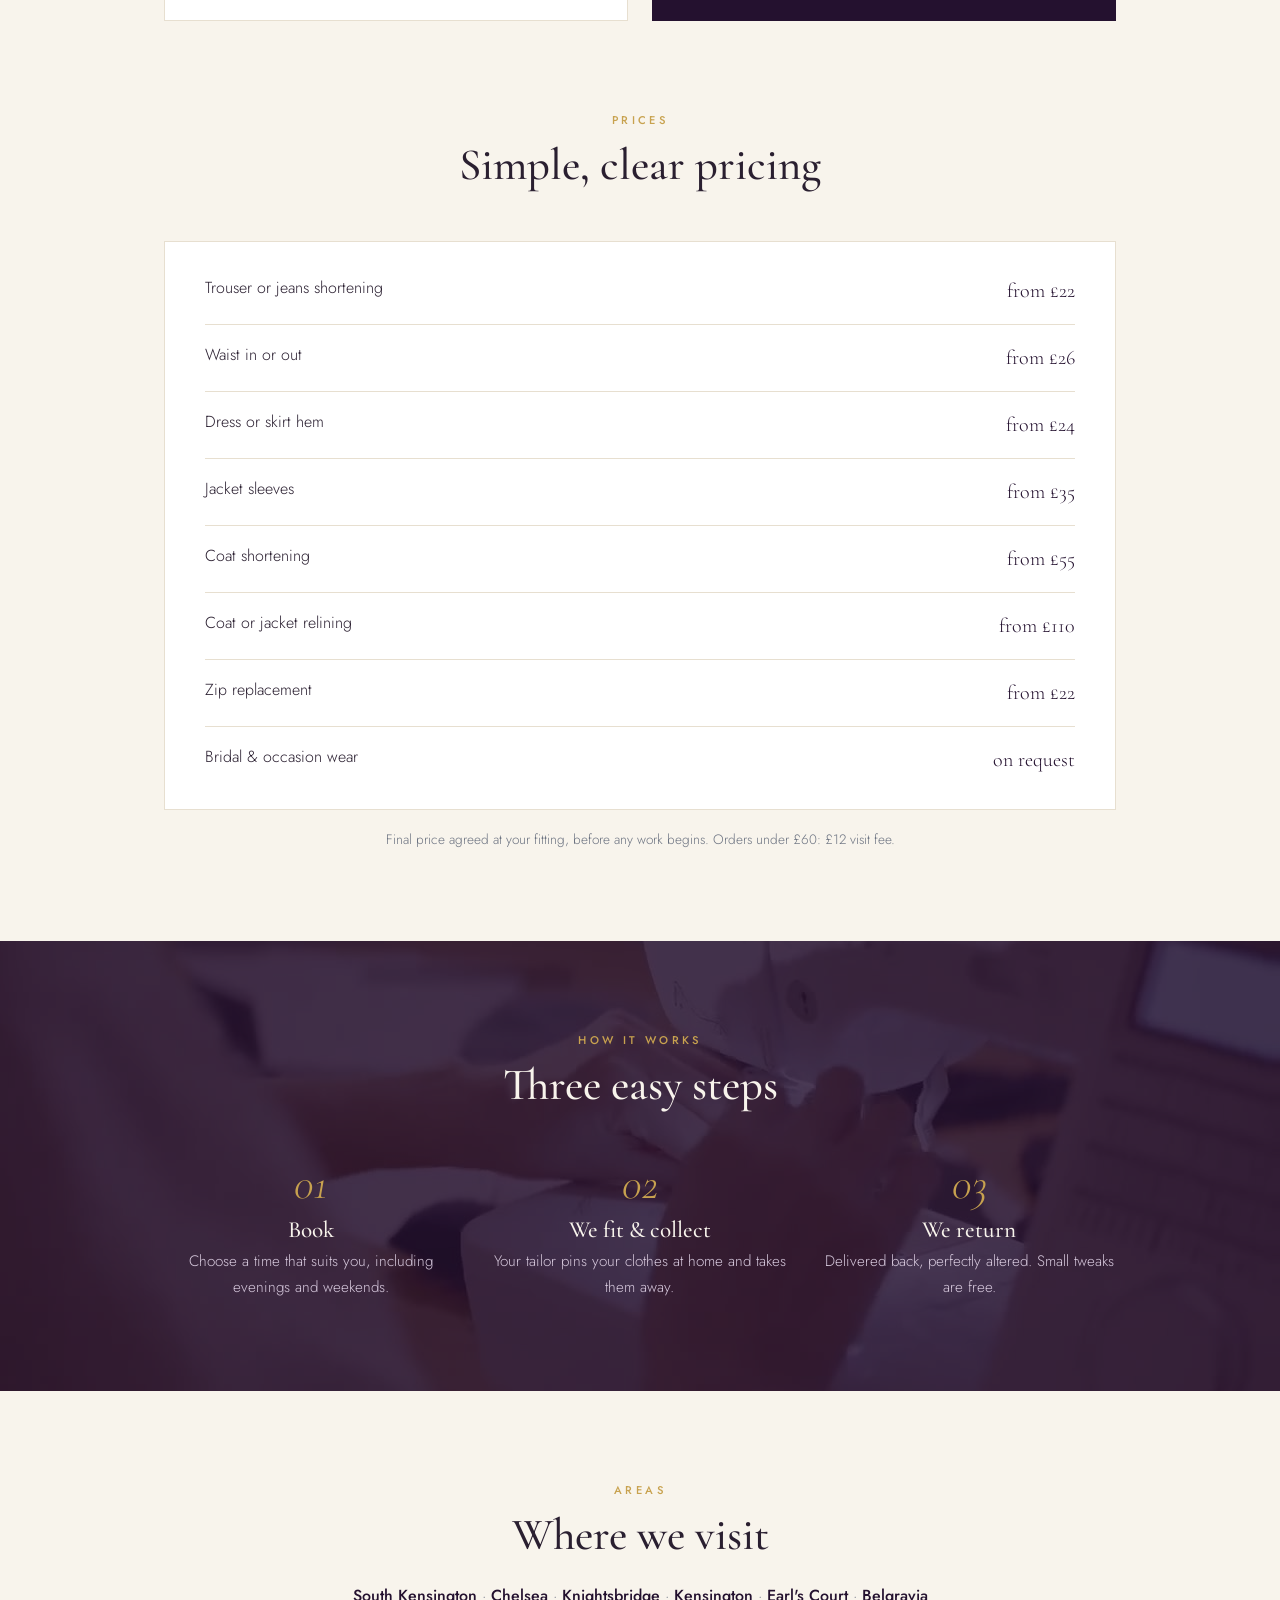
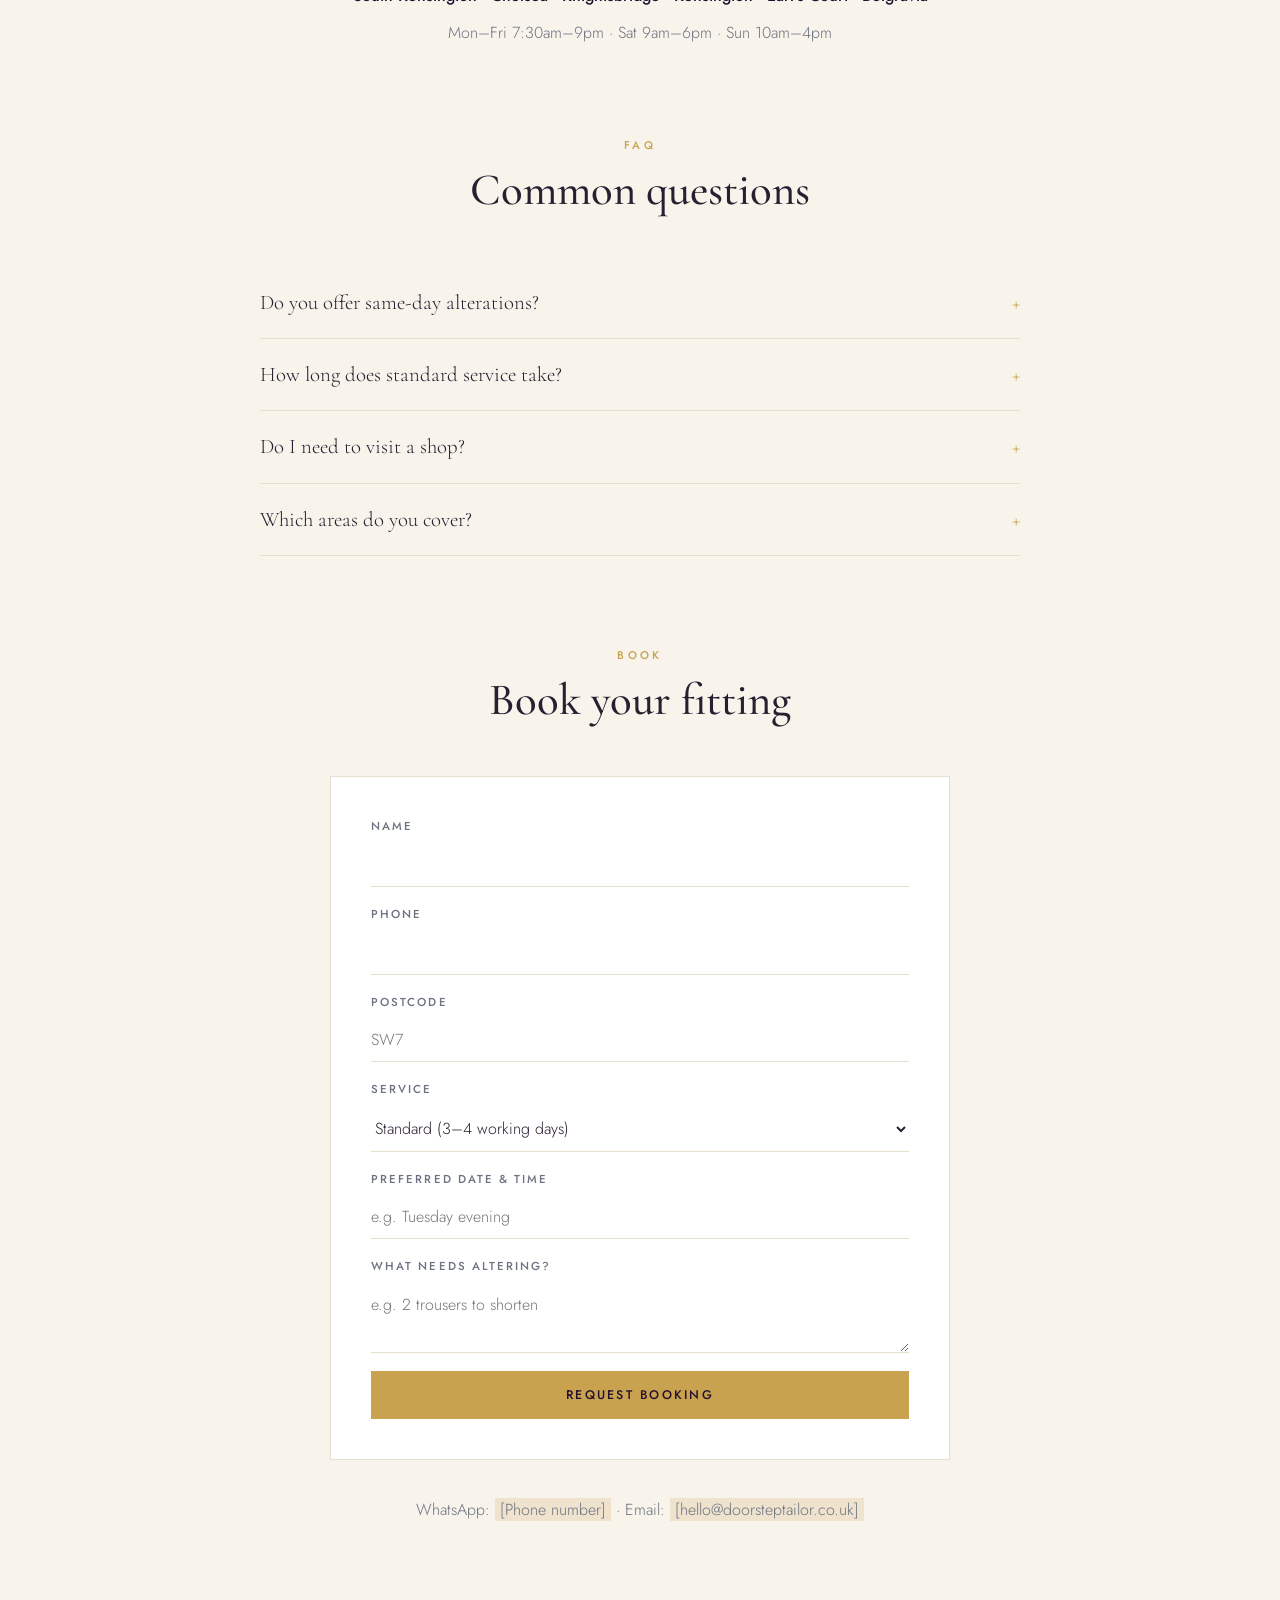
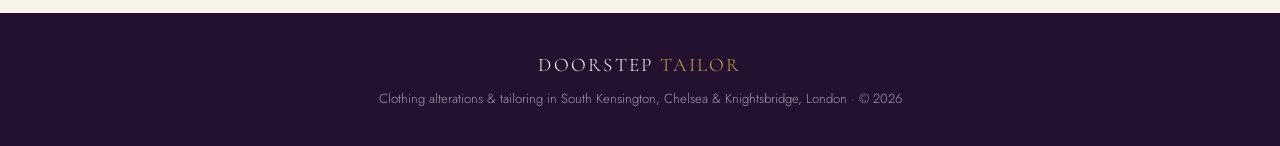
==== commit d511b6d8: "Change colour theme to dark purple and gold Co-Authored-By: Claude Opus 5.5 <noreply@anthropic.com> " ====
--- a/index.html
+++ b/index.html
@@ -12,8 +12,8 @@
 <meta property="og:description" content="Home fitting, pickup and delivery. Standard 3–4 working days or same day.">
 <meta property="og:url" content="https://doorsteptailor.pages.dev/">
 <meta property="og:locale" content="en_GB">
-<meta name="theme-color" content="#0f1b2d">
-<link rel="icon" href="data:image/svg+xml,%3Csvg xmlns='http://www.w3.org/2000/svg' viewBox='0 0 32 32'%3E%3Crect width='32' height='32' fill='%230f1b2d'/%3E%3Ctext x='16' y='22' font-family='Georgia' font-size='16' fill='%23c9a96e' text-anchor='middle'%3EDT%3C/text%3E%3C/svg%3E">
+<meta name="theme-color" content="#24112f">
+<link rel="icon" href="data:image/svg+xml,%3Csvg xmlns='http://www.w3.org/2000/svg' viewBox='0 0 32 32'%3E%3Crect width='32' height='32' fill='%2324112f'/%3E%3Ctext x='16' y='22' font-family='Georgia' font-size='16' fill='%23c8a24f' text-anchor='middle'%3EDT%3C/text%3E%3C/svg%3E">
 <script type="application/ld+json">
 {"@context":"https://schema.org","@type":"LocalBusiness","additionalType":"https://schema.org/ProfessionalService","name":"Doorstep Tailor","description":"Clothing alterations with home fitting, pickup and delivery in South Kensington, Chelsea and Knightsbridge.","url":"https://doorsteptailor.pages.dev/","telephone":"[PHONE]","email":"hello@doorsteptailor.co.uk","priceRange":"££","areaServed":["South Kensington","Chelsea","Knightsbridge","Kensington","Earl's Court","Belgravia"],
 "openingHoursSpecification":[{"@type":"OpeningHoursSpecification","dayOfWeek":["Monday","Tuesday","Wednesday","Thursday","Friday"],"opens":"07:30","closes":"21:00"},{"@type":"OpeningHoursSpecification","dayOfWeek":"Saturday","opens":"09:00","closes":"18:00"},{"@type":"OpeningHoursSpecification","dayOfWeek":"Sunday","opens":"10:00","closes":"16:00"}],
@@ -32,7 +32,7 @@
 </script>
 <link href="https://fonts.googleapis.com/css2?family=Cormorant+Garamond:ital,wght@0,500;0,600;1,500&family=Jost:wght@300;400;500&display=swap" rel="stylesheet">
 <style>
-:root{--navy:#0f1b2d;--navy2:#16263d;--champ:#c9a96e;--ivory:#f8f4ec;--text:#1c2430;--muted:#6b7280;--line:#e7dfd0}
+:root{--navy:#24112f;--navy2:#341a44;--champ:#c8a24f;--ivory:#f8f4ec;--text:#2a1f30;--muted:#6b7280;--line:#e7dfd0}
 *{box-sizing:border-box;margin:0;padding:0}
 html{scroll-behavior:smooth}
 body{font-family:Jost,system-ui,sans-serif;font-weight:300;color:var(--text);background:var(--ivory);line-height:1.7}
@@ -50,7 +50,7 @@
 .hero{background:var(--navy);color:var(--ivory);text-align:center;padding:110px 0 120px}
 .hero h1{font-size:clamp(2.6rem,6vw,4.4rem);margin:18px 0}
 .hero h1 em{color:var(--champ)}
-.hero p{color:#c3c9d4;max-width:520px;margin:0 auto 36px;font-size:1.05rem}
+.hero p{color:#d6c8dc;max-width:520px;margin:0 auto 36px;font-size:1.05rem}
 .line{width:50px;height:1px;background:var(--champ);margin:20px auto}
 section{padding:90px 0}
 .title{text-align:center;margin-bottom:50px}
@@ -60,7 +60,7 @@
 .box.gold{background:var(--navy);color:var(--ivory);border-color:var(--navy)}
 .box h3{font-size:1.8rem}
 .box .big{font-family:"Cormorant Garamond",serif;font-size:2.2rem;color:var(--champ);margin:8px 0}
-.box p{color:var(--muted);font-size:.95rem}.box.gold p{color:#c3c9d4}
+.box p{color:var(--muted);font-size:.95rem}.box.gold p{color:#d6c8dc}
 .prices{background:#fff;border:1px solid var(--line);padding:16px 40px}
 .row{display:flex;justify-content:space-between;padding:16px 0;border-bottom:1px solid var(--line)}
 .row:last-child{border:0}
@@ -70,7 +70,7 @@
 .n{font-family:"Cormorant Garamond",serif;font-style:italic;font-size:2.8rem;color:var(--champ);line-height:1}
 .steps h3{font-size:1.45rem;margin:10px 0 6px}.steps p{color:var(--muted);font-size:.95rem}
 .dark{background:var(--navy);color:var(--ivory)}
-.dark .steps p{color:#c3c9d4}
+.dark .steps p{color:#d6c8dc}
 .areas{text-align:center;color:var(--muted)}
 .areas b{color:var(--navy);font-weight:500}.areas h2{color:var(--text)}
 form{background:#fff;border:1px solid var(--line);padding:40px;display:grid;gap:18px;max-width:620px;margin:0 auto}
@@ -80,20 +80,20 @@
 textarea{min-height:70px}
 .ok{display:none;border-left:2px solid var(--champ);padding:12px 16px;background:var(--ivory);font-size:.92rem}
 .contact{text-align:center;margin-top:36px;color:var(--muted)}
-.ph{background:#c9a96e33;padding:0 5px}
-footer{background:var(--navy);color:#8b95a5;text-align:center;padding:36px 0;font-size:.82rem}
+.ph{background:#c8a24f33;padding:0 5px}
+footer{background:var(--navy);color:#a998b1;text-align:center;padding:36px 0;font-size:.82rem}
 footer .logo{font-size:1.2rem;display:block;margin-bottom:6px}
 .hero{position:relative;overflow:hidden;background:var(--navy) url(vid/hero.jpg) center/cover}
 .bgv{position:absolute;inset:0;width:100%;height:100%;object-fit:cover;z-index:0}
-.ov{position:absolute;inset:0;background:linear-gradient(rgba(15,27,45,.72),rgba(15,27,45,.9));z-index:0}
+.ov{position:absolute;inset:0;background:linear-gradient(rgba(36,17,47,.72),rgba(36,17,47,.9));z-index:0}
 .hero h1+.line{margin-bottom:36px}
 .fitband{position:relative;overflow:hidden}.fitband>.wrap{position:relative;z-index:1}
-.hero:before{content:"";position:absolute;inset:0;background-image:repeating-linear-gradient(45deg,#c9a96e0a 0 1px,transparent 1px 22px);pointer-events:none}
+.hero:before{content:"";position:absolute;inset:0;background-image:repeating-linear-gradient(45deg,#c8a24f0a 0 1px,transparent 1px 22px);pointer-events:none}
 .hero .wrap{position:relative}
-.trust{display:flex;justify-content:center;gap:34px;flex-wrap:wrap;margin-top:54px;font-size:.78rem;letter-spacing:.14em;text-transform:uppercase;color:#aab3c2}
+.trust{display:flex;justify-content:center;gap:34px;flex-wrap:wrap;margin-top:54px;font-size:.78rem;letter-spacing:.14em;text-transform:uppercase;color:#c4b3cc}
 .trust span:before{content:"✦ ";color:var(--champ)}
 .box,.svc{transition:transform .3s,box-shadow .3s}
-.box:hover,.svc:hover{transform:translateY(-4px);box-shadow:0 18px 40px #0f1b2d1a}
+.box:hover,.svc:hover{transform:translateY(-4px);box-shadow:0 18px 40px #24112f1a}
 .svcs{display:grid;grid-template-columns:repeat(auto-fit,minmax(210px,1fr));gap:18px;margin-bottom:26px}
 .svc{background:#fff;border:1px solid var(--line);padding:28px 22px;text-align:center}
 .svc{padding:0 0 24px!important;overflow:hidden}.svc img{width:100%;aspect-ratio:4/3;object-fit:cover;display:block;margin-bottom:16px;transition:transform .5s}.svc:hover img{transform:scale(1.05)}.svc h3,.svc p{padding:0 18px}
@@ -109,10 +109,10 @@
 .reveal.in{opacity:1;transform:none}
 .wa{position:fixed;right:20px;bottom:20px;background:var(--champ);color:var(--navy);width:54px;height:54px;border-radius:50%;display:grid;place-items:center;box-shadow:0 8px 22px #0004;z-index:9}
 nav ul{display:flex;gap:26px;list-style:none;font-size:.72rem;letter-spacing:.18em;text-transform:uppercase}
-nav ul a{text-decoration:none;color:#c3c9d4}nav ul a:hover{color:var(--champ)}
+nav ul a{text-decoration:none;color:#d6c8dc}nav ul a:hover{color:var(--champ)}
 @media(max-width:760px){nav ul{display:none}.prices{padding:8px 20px}form{padding:26px}}
 #cb-btn{position:fixed;right:20px;bottom:20px;width:58px;height:58px;border-radius:50%;background:var(--champ);border:0;cursor:pointer;box-shadow:0 8px 22px #0005;z-index:20;display:grid;place-items:center}
-#cb{position:fixed;right:20px;bottom:90px;width:min(360px,calc(100vw - 40px));height:480px;max-height:calc(100vh - 120px);background:#fff;border:1px solid var(--line);box-shadow:0 20px 50px #0f1b2d40;z-index:20;display:none;flex-direction:column}
+#cb{position:fixed;right:20px;bottom:90px;width:min(360px,calc(100vw - 40px));height:480px;max-height:calc(100vh - 120px);background:#fff;border:1px solid var(--line);box-shadow:0 20px 50px #24112f40;z-index:20;display:none;flex-direction:column}
 #cb.open{display:flex}
 #cb header{background:var(--navy);color:var(--ivory);padding:14px 18px;display:flex;justify-content:space-between;align-items:center}
 #cb header b{font-family:"Cormorant Garamond",serif;font-size:1.2rem;font-weight:500}
@@ -196,7 +196,7 @@
 </div></section>
 
 <section class="dark fitband" id="how">
-  <video class="bgv" autoplay muted loop playsinline preload="metadata" poster="vid/sewing.jpg" aria-hidden="true"><source src="vid/sewing.mp4" type="video/mp4"></video><div class="ov" style="background:rgba(15,27,45,.82)"></div>
+  <video class="bgv" autoplay muted loop playsinline preload="metadata" poster="vid/sewing.jpg" aria-hidden="true"><source src="vid/sewing.mp4" type="video/mp4"></video><div class="ov" style="background:rgba(36,17,47,.82)"></div>
   <div class="wrap">
   <div class="title"><div class="eyebrow">How It Works</div><h2>Three easy steps</h2></div>
   <div class="reveal steps">
@@ -249,7 +249,7 @@
 var io=new IntersectionObserver(function(es){es.forEach(function(e){if(e.isIntersecting){e.target.classList.add('in');io.unobserve(e.target);}})},{threshold:.12});
 document.querySelectorAll('.reveal').forEach(function(el){io.observe(el)});
 </script>
-<button id="cb-btn" aria-label="Chat with us"><svg width="26" height="26" viewBox="0 0 24 24" fill="none" stroke="#0f1b2d" stroke-width="1.8"><path d="M4 5h16v11H9l-5 4z"/></svg></button>
+<button id="cb-btn" aria-label="Chat with us"><svg width="26" height="26" viewBox="0 0 24 24" fill="none" stroke="#24112f" stroke-width="1.8"><path d="M4 5h16v11H9l-5 4z"/></svg></button>
 <div id="cb" role="dialog" aria-label="Doorstep Tailor assistant">
   <header><div><b>Doorstep Tailor</b><small>Ask us anything</small></div><button id="cb-x" aria-label="Close">×</button></header>
   <div id="cb-log"></div>
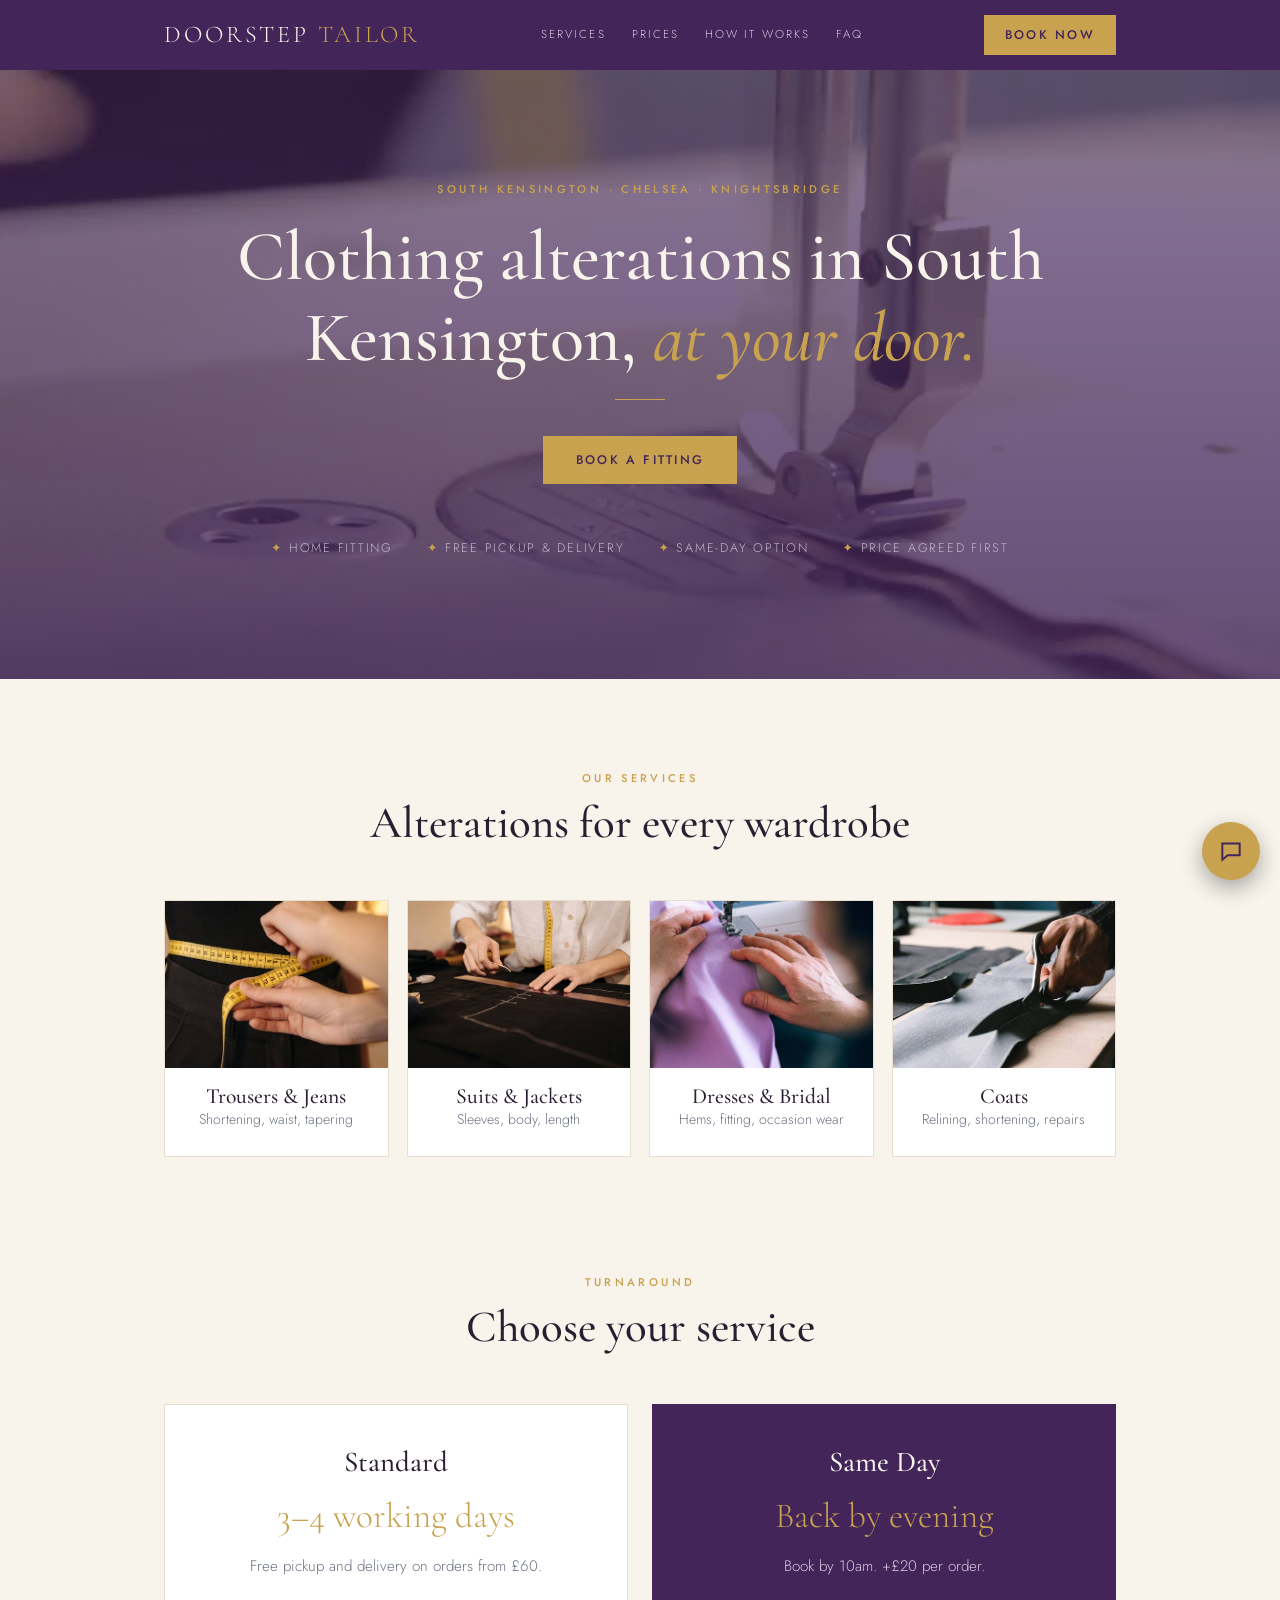
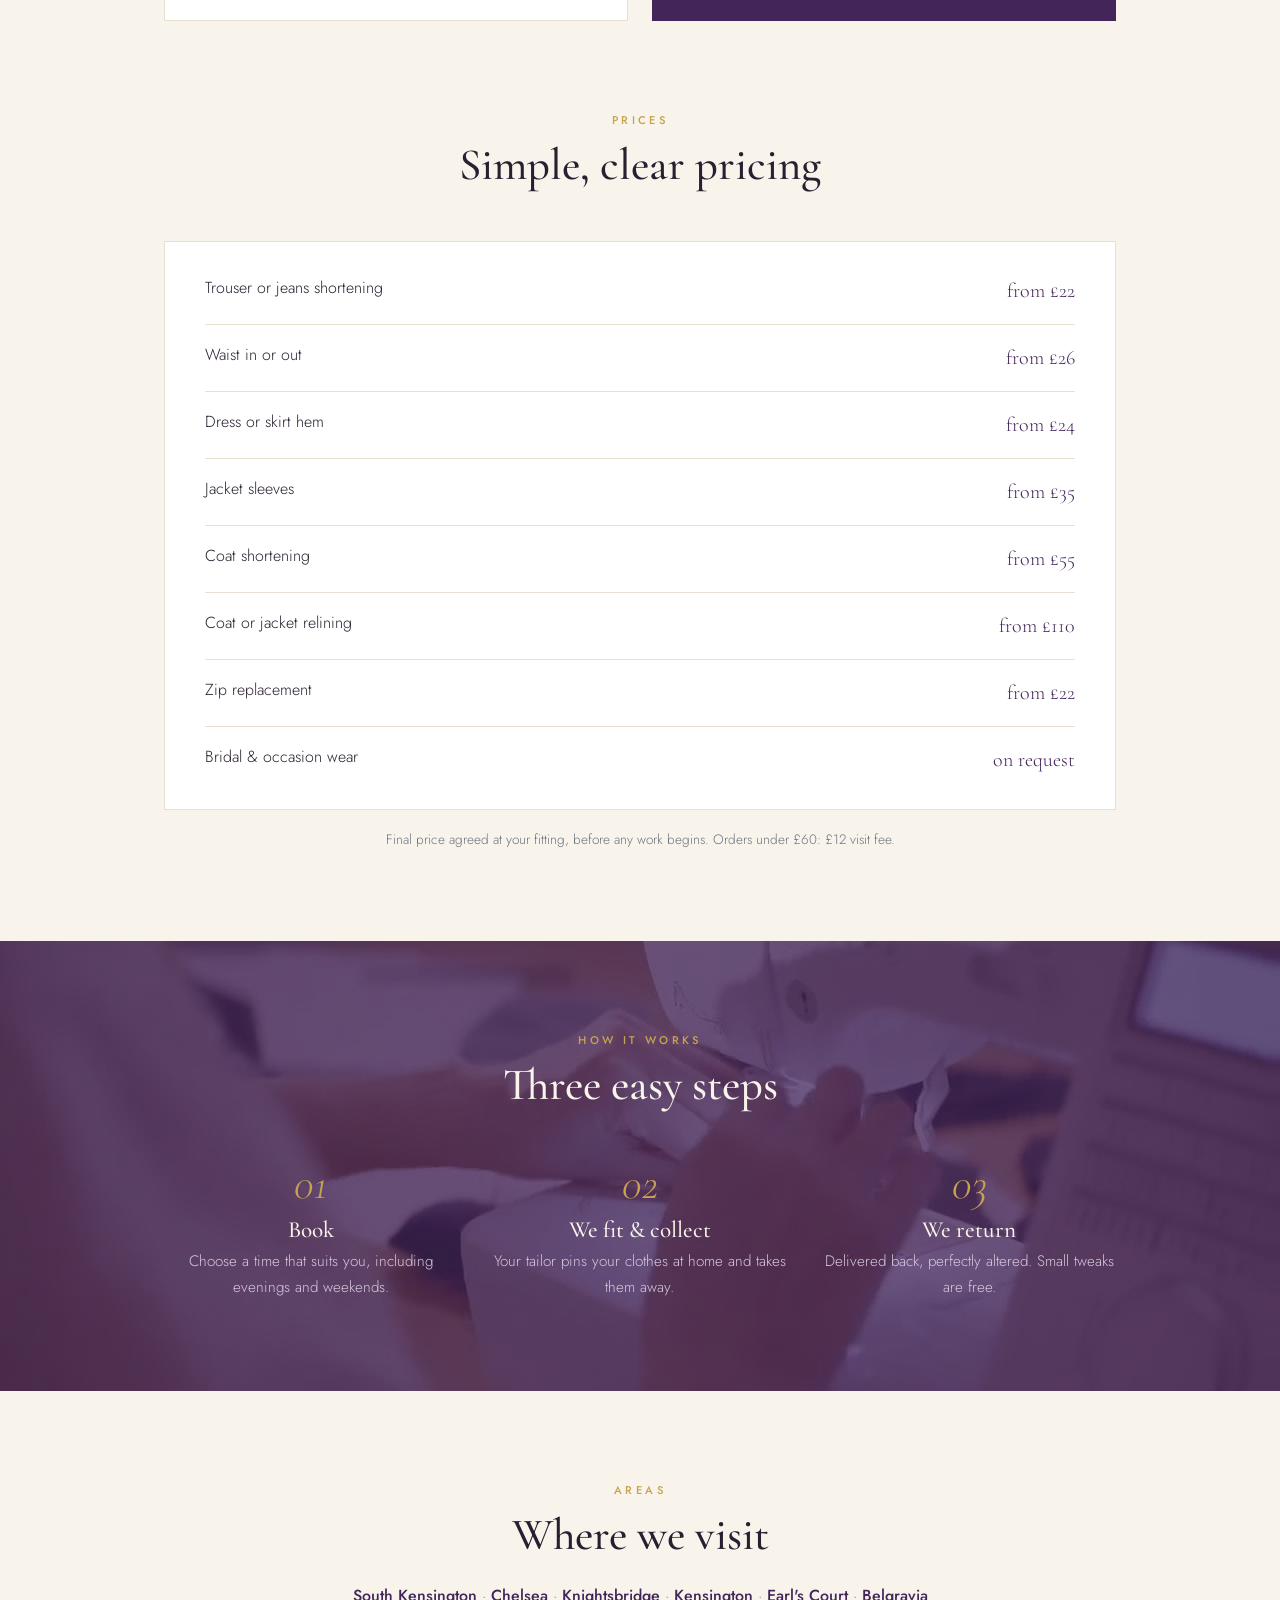
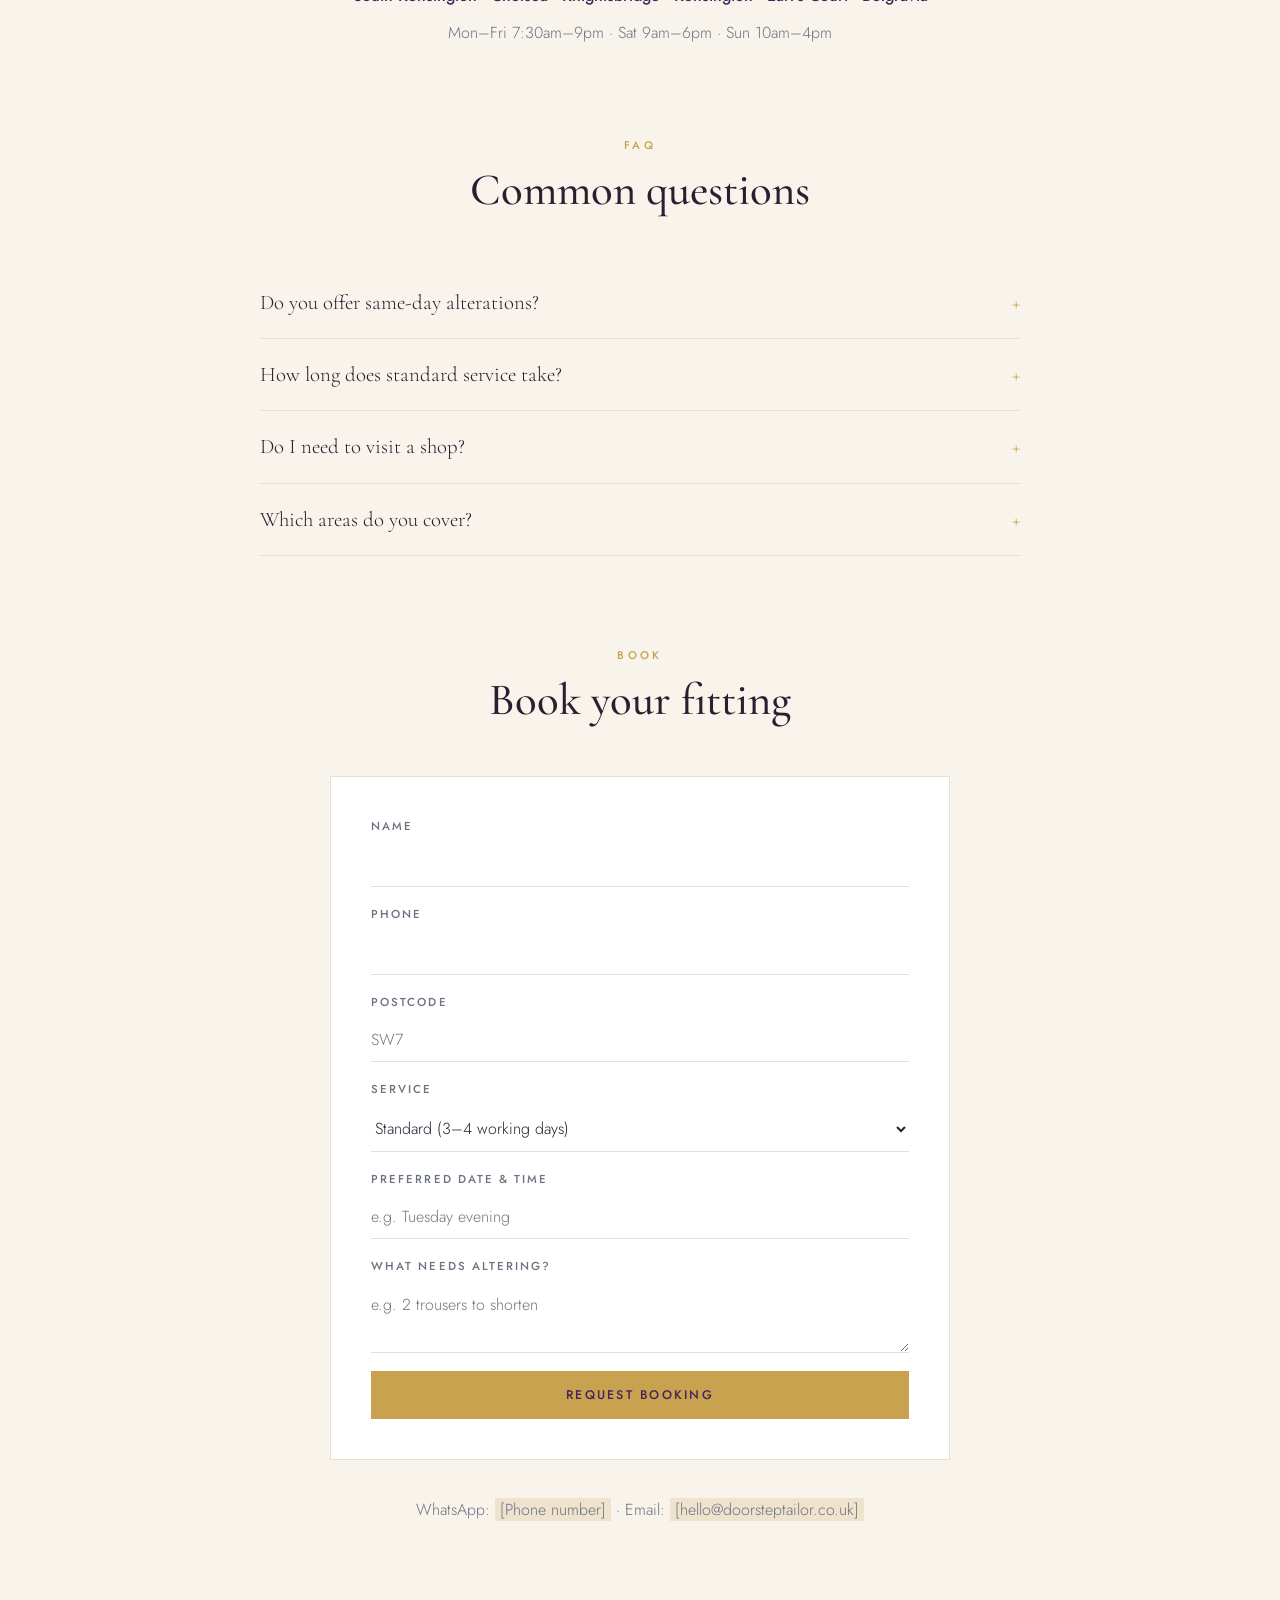
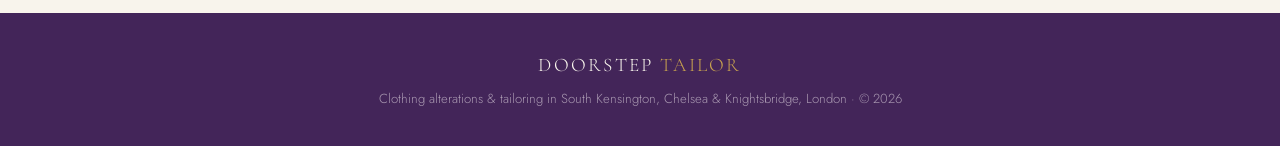
==== commit c066cd6f: "Lighten purple theme Co-Authored-By: Claude Opus 5.5 <noreply@anthropic.com> Claude-Session: https:/" ====
--- a/index.html
+++ b/index.html
@@ -12,8 +12,8 @@
 <meta property="og:description" content="Home fitting, pickup and delivery. Standard 3–4 working days or same day.">
 <meta property="og:url" content="https://doorsteptailor.pages.dev/">
 <meta property="og:locale" content="en_GB">
-<meta name="theme-color" content="#24112f">
-<link rel="icon" href="data:image/svg+xml,%3Csvg xmlns='http://www.w3.org/2000/svg' viewBox='0 0 32 32'%3E%3Crect width='32' height='32' fill='%2324112f'/%3E%3Ctext x='16' y='22' font-family='Georgia' font-size='16' fill='%23c8a24f' text-anchor='middle'%3EDT%3C/text%3E%3C/svg%3E">
+<meta name="theme-color" content="#432559">
+<link rel="icon" href="data:image/svg+xml,%3Csvg xmlns='http://www.w3.org/2000/svg' viewBox='0 0 32 32'%3E%3Crect width='32' height='32' fill='%23432559'/%3E%3Ctext x='16' y='22' font-family='Georgia' font-size='16' fill='%23c8a24f' text-anchor='middle'%3EDT%3C/text%3E%3C/svg%3E">
 <script type="application/ld+json">
 {"@context":"https://schema.org","@type":"LocalBusiness","additionalType":"https://schema.org/ProfessionalService","name":"Doorstep Tailor","description":"Clothing alterations with home fitting, pickup and delivery in South Kensington, Chelsea and Knightsbridge.","url":"https://doorsteptailor.pages.dev/","telephone":"[PHONE]","email":"hello@doorsteptailor.co.uk","priceRange":"££","areaServed":["South Kensington","Chelsea","Knightsbridge","Kensington","Earl's Court","Belgravia"],
 "openingHoursSpecification":[{"@type":"OpeningHoursSpecification","dayOfWeek":["Monday","Tuesday","Wednesday","Thursday","Friday"],"opens":"07:30","closes":"21:00"},{"@type":"OpeningHoursSpecification","dayOfWeek":"Saturday","opens":"09:00","closes":"18:00"},{"@type":"OpeningHoursSpecification","dayOfWeek":"Sunday","opens":"10:00","closes":"16:00"}],
@@ -32,7 +32,7 @@
 </script>
 <link href="https://fonts.googleapis.com/css2?family=Cormorant+Garamond:ital,wght@0,500;0,600;1,500&family=Jost:wght@300;400;500&display=swap" rel="stylesheet">
 <style>
-:root{--navy:#24112f;--navy2:#341a44;--champ:#c8a24f;--ivory:#f8f4ec;--text:#2a1f30;--muted:#6b7280;--line:#e7dfd0}
+:root{--navy:#432559;--navy2:#53316b;--champ:#c8a24f;--ivory:#f8f4ec;--text:#2a1f30;--muted:#6b7280;--line:#e7dfd0}
 *{box-sizing:border-box;margin:0;padding:0}
 html{scroll-behavior:smooth}
 body{font-family:Jost,system-ui,sans-serif;font-weight:300;color:var(--text);background:var(--ivory);line-height:1.7}
@@ -85,7 +85,7 @@
 footer .logo{font-size:1.2rem;display:block;margin-bottom:6px}
 .hero{position:relative;overflow:hidden;background:var(--navy) url(vid/hero.jpg) center/cover}
 .bgv{position:absolute;inset:0;width:100%;height:100%;object-fit:cover;z-index:0}
-.ov{position:absolute;inset:0;background:linear-gradient(rgba(36,17,47,.72),rgba(36,17,47,.9));z-index:0}
+.ov{position:absolute;inset:0;background:linear-gradient(rgba(67,37,89,.62),rgba(67,37,89,.82));z-index:0}
 .hero h1+.line{margin-bottom:36px}
 .fitband{position:relative;overflow:hidden}.fitband>.wrap{position:relative;z-index:1}
 .hero:before{content:"";position:absolute;inset:0;background-image:repeating-linear-gradient(45deg,#c8a24f0a 0 1px,transparent 1px 22px);pointer-events:none}
@@ -93,7 +93,7 @@
 .trust{display:flex;justify-content:center;gap:34px;flex-wrap:wrap;margin-top:54px;font-size:.78rem;letter-spacing:.14em;text-transform:uppercase;color:#c4b3cc}
 .trust span:before{content:"✦ ";color:var(--champ)}
 .box,.svc{transition:transform .3s,box-shadow .3s}
-.box:hover,.svc:hover{transform:translateY(-4px);box-shadow:0 18px 40px #24112f1a}
+.box:hover,.svc:hover{transform:translateY(-4px);box-shadow:0 18px 40px #4325591a}
 .svcs{display:grid;grid-template-columns:repeat(auto-fit,minmax(210px,1fr));gap:18px;margin-bottom:26px}
 .svc{background:#fff;border:1px solid var(--line);padding:28px 22px;text-align:center}
 .svc{padding:0 0 24px!important;overflow:hidden}.svc img{width:100%;aspect-ratio:4/3;object-fit:cover;display:block;margin-bottom:16px;transition:transform .5s}.svc:hover img{transform:scale(1.05)}.svc h3,.svc p{padding:0 18px}
@@ -112,7 +112,7 @@
 nav ul a{text-decoration:none;color:#d6c8dc}nav ul a:hover{color:var(--champ)}
 @media(max-width:760px){nav ul{display:none}.prices{padding:8px 20px}form{padding:26px}}
 #cb-btn{position:fixed;right:20px;bottom:20px;width:58px;height:58px;border-radius:50%;background:var(--champ);border:0;cursor:pointer;box-shadow:0 8px 22px #0005;z-index:20;display:grid;place-items:center}
-#cb{position:fixed;right:20px;bottom:90px;width:min(360px,calc(100vw - 40px));height:480px;max-height:calc(100vh - 120px);background:#fff;border:1px solid var(--line);box-shadow:0 20px 50px #24112f40;z-index:20;display:none;flex-direction:column}
+#cb{position:fixed;right:20px;bottom:90px;width:min(360px,calc(100vw - 40px));height:480px;max-height:calc(100vh - 120px);background:#fff;border:1px solid var(--line);box-shadow:0 20px 50px #43255940;z-index:20;display:none;flex-direction:column}
 #cb.open{display:flex}
 #cb header{background:var(--navy);color:var(--ivory);padding:14px 18px;display:flex;justify-content:space-between;align-items:center}
 #cb header b{font-family:"Cormorant Garamond",serif;font-size:1.2rem;font-weight:500}
@@ -196,7 +196,7 @@
 </div></section>
 
 <section class="dark fitband" id="how">
-  <video class="bgv" autoplay muted loop playsinline preload="metadata" poster="vid/sewing.jpg" aria-hidden="true"><source src="vid/sewing.mp4" type="video/mp4"></video><div class="ov" style="background:rgba(36,17,47,.82)"></div>
+  <video class="bgv" autoplay muted loop playsinline preload="metadata" poster="vid/sewing.jpg" aria-hidden="true"><source src="vid/sewing.mp4" type="video/mp4"></video><div class="ov" style="background:rgba(67,37,89,.74)"></div>
   <div class="wrap">
   <div class="title"><div class="eyebrow">How It Works</div><h2>Three easy steps</h2></div>
   <div class="reveal steps">
@@ -249,7 +249,7 @@
 var io=new IntersectionObserver(function(es){es.forEach(function(e){if(e.isIntersecting){e.target.classList.add('in');io.unobserve(e.target);}})},{threshold:.12});
 document.querySelectorAll('.reveal').forEach(function(el){io.observe(el)});
 </script>
-<button id="cb-btn" aria-label="Chat with us"><svg width="26" height="26" viewBox="0 0 24 24" fill="none" stroke="#24112f" stroke-width="1.8"><path d="M4 5h16v11H9l-5 4z"/></svg></button>
+<button id="cb-btn" aria-label="Chat with us"><svg width="26" height="26" viewBox="0 0 24 24" fill="none" stroke="#432559" stroke-width="1.8"><path d="M4 5h16v11H9l-5 4z"/></svg></button>
 <div id="cb" role="dialog" aria-label="Doorstep Tailor assistant">
   <header><div><b>Doorstep Tailor</b><small>Ask us anything</small></div><button id="cb-x" aria-label="Close">×</button></header>
   <div id="cb-log"></div>
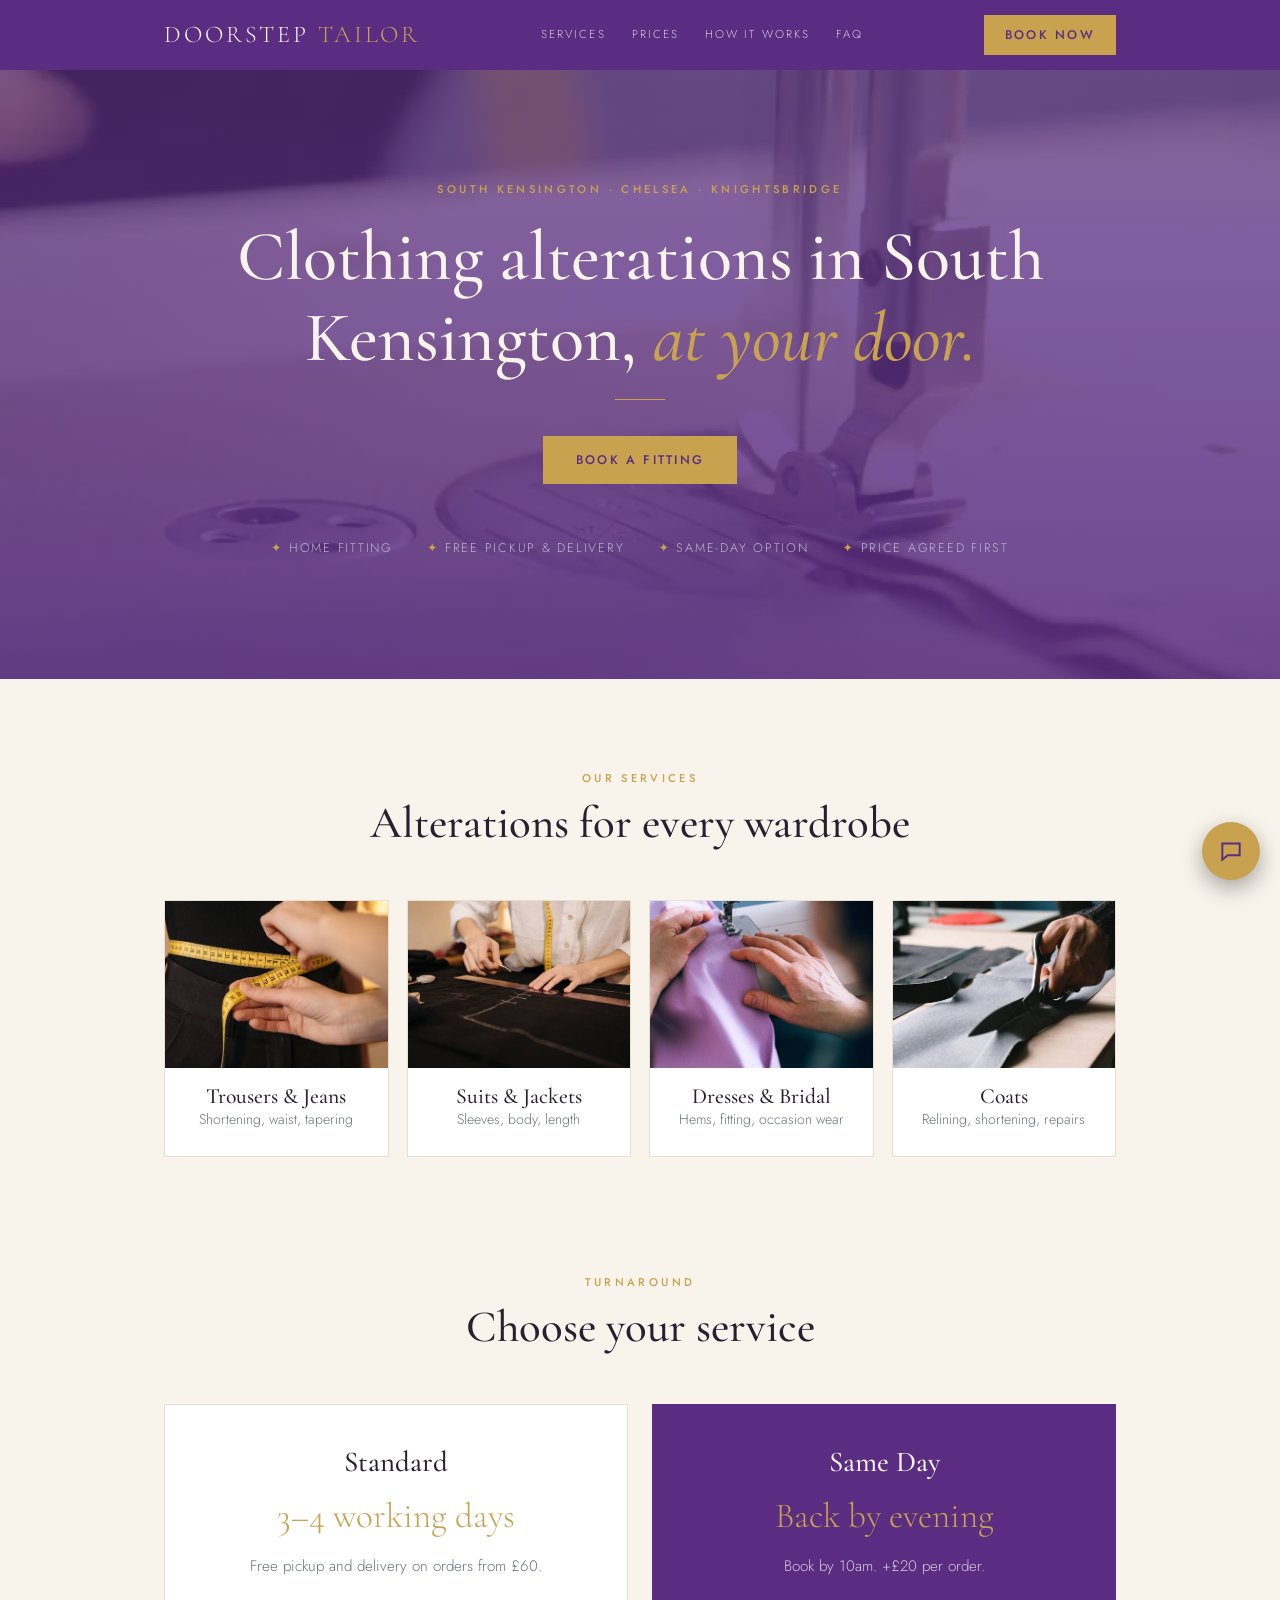
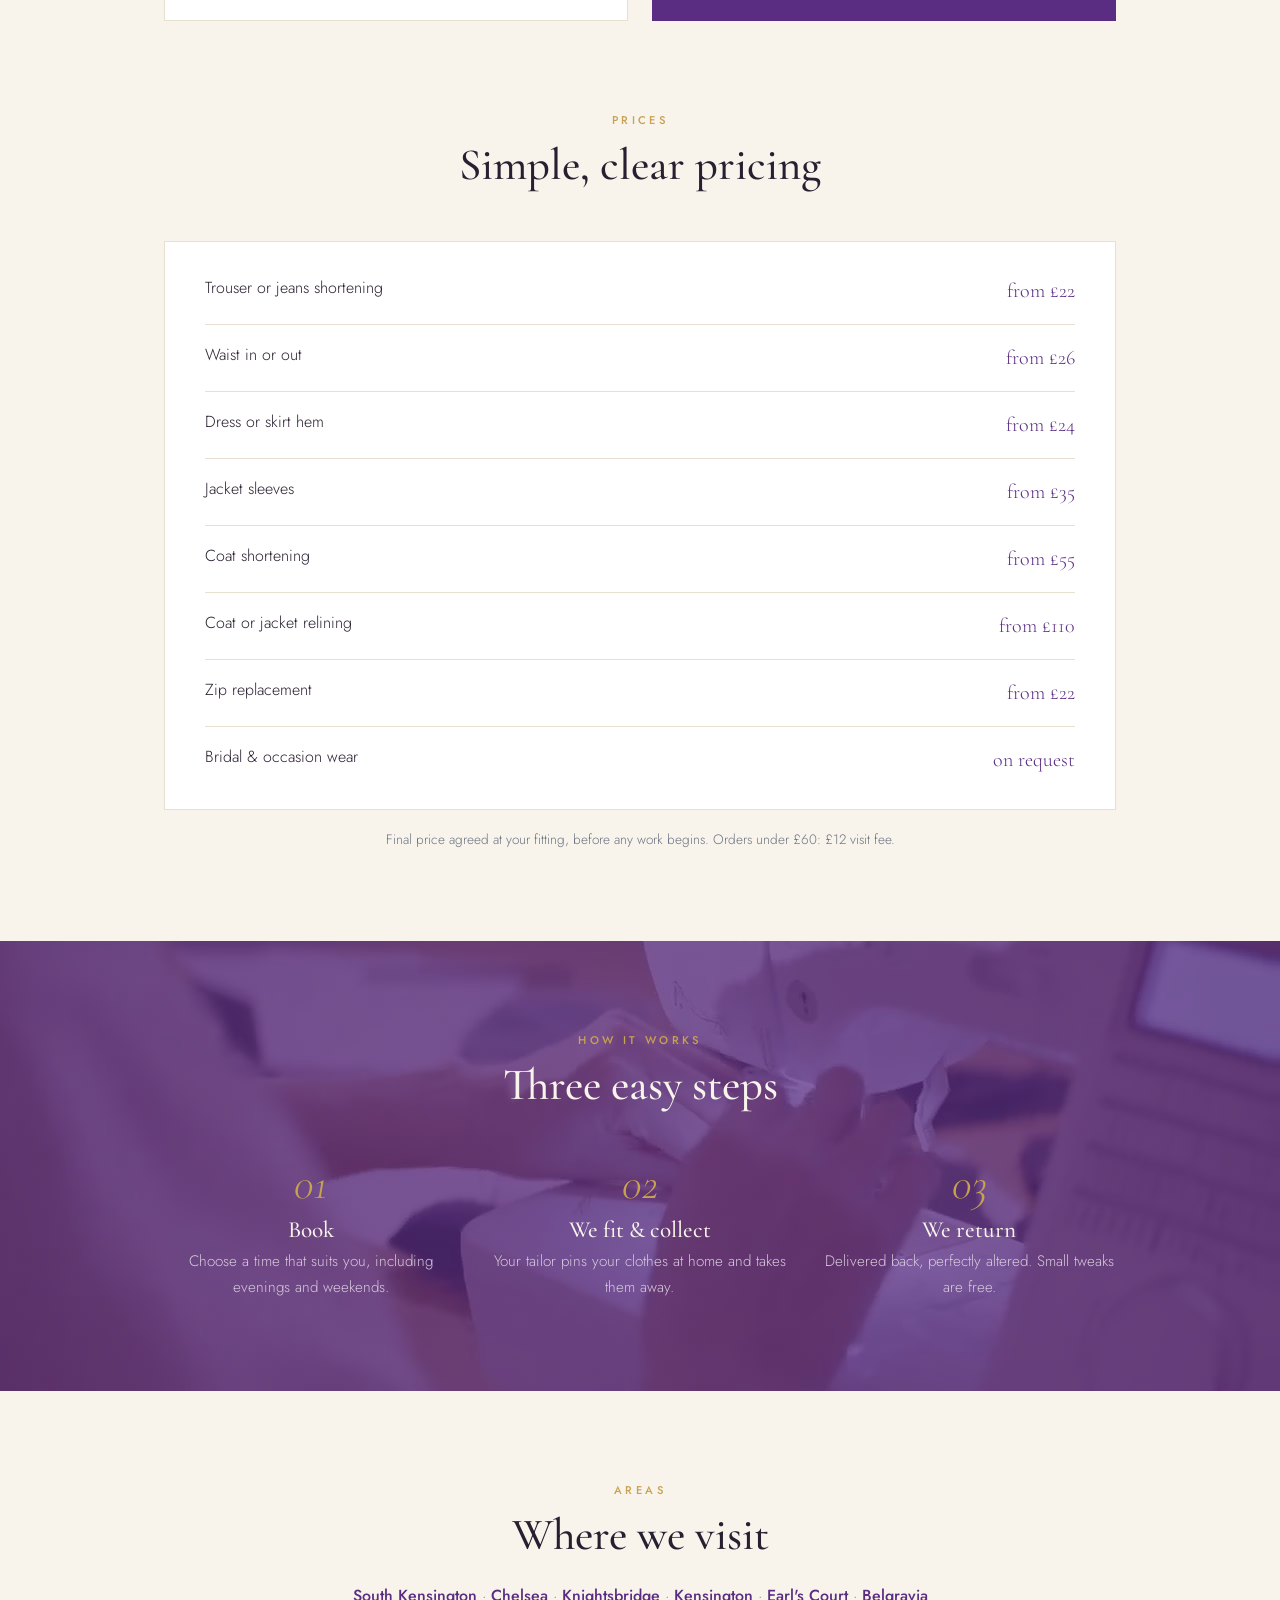
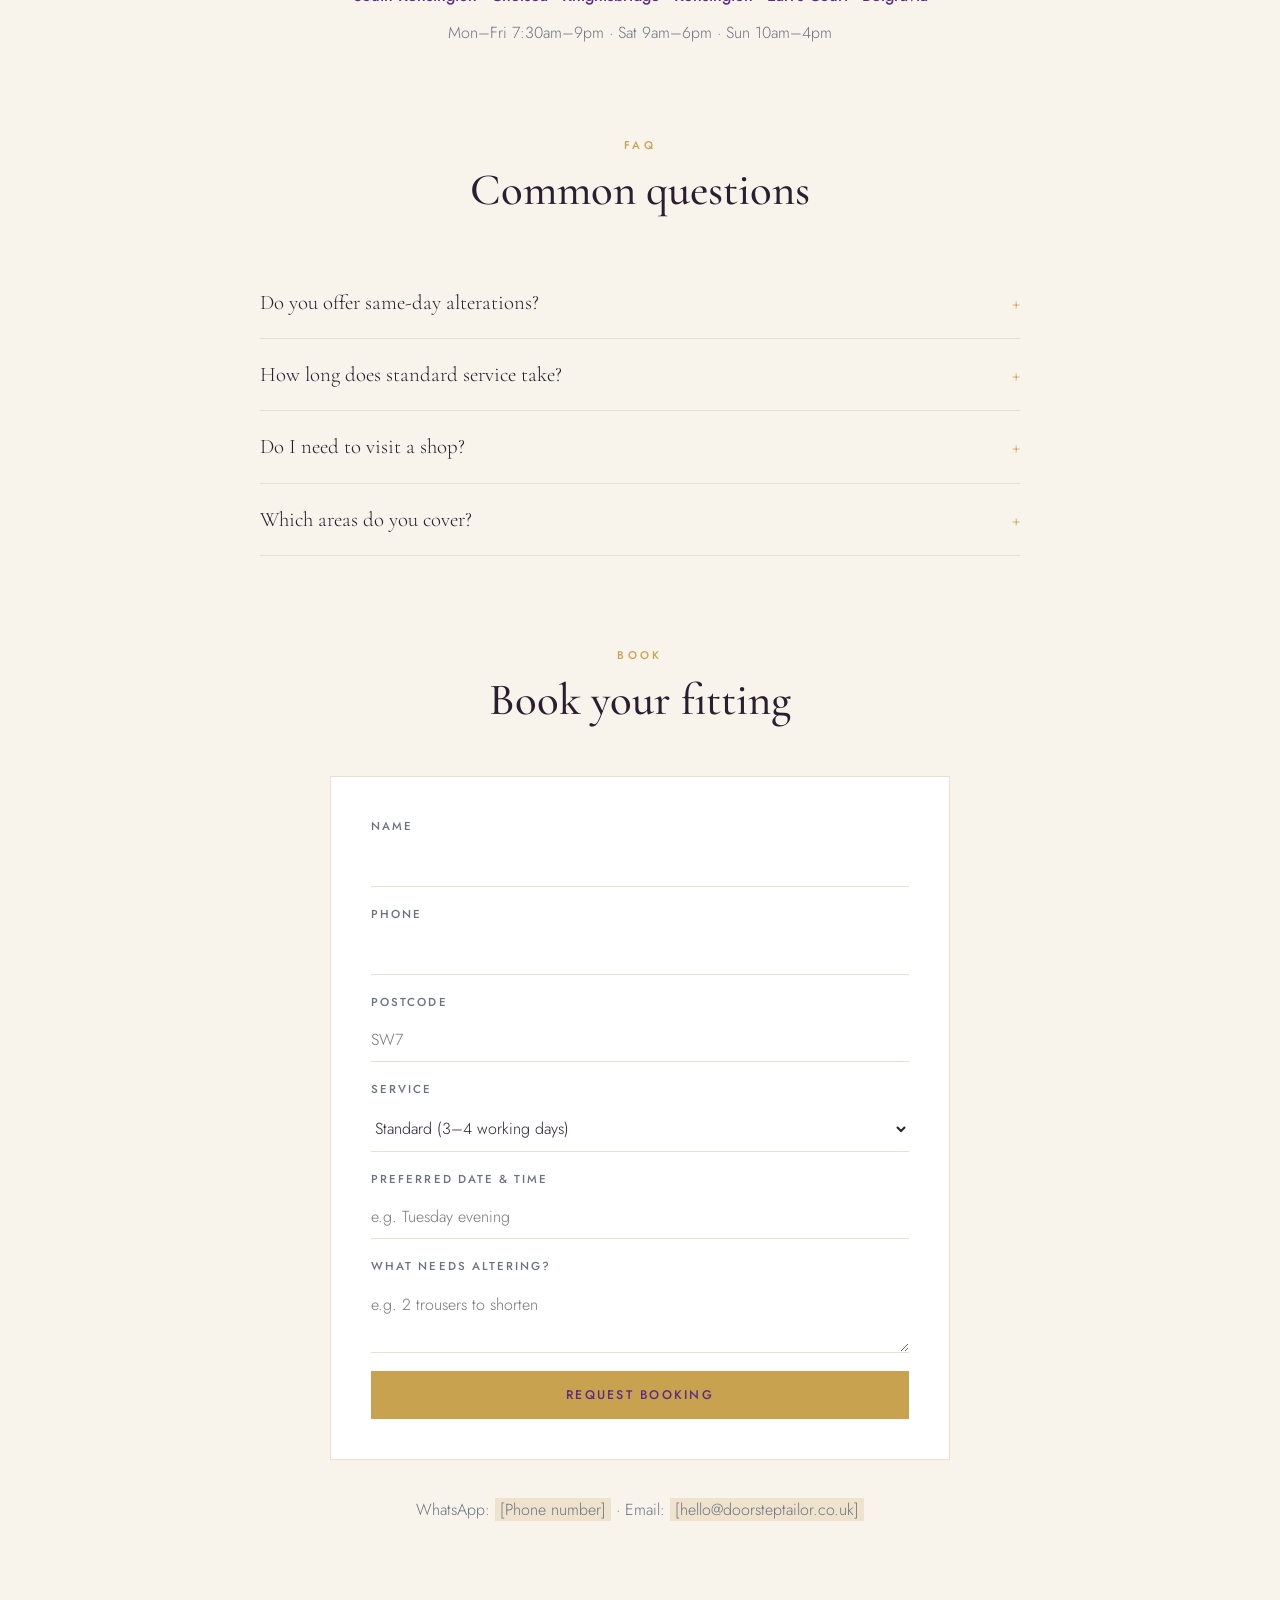
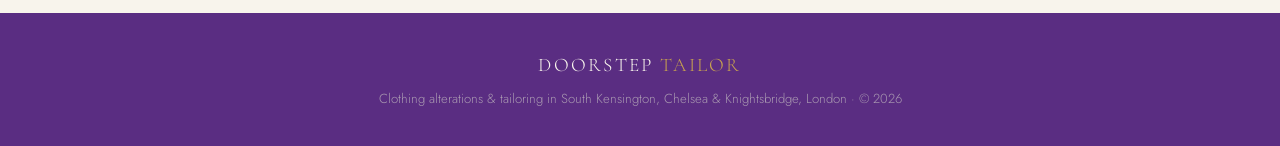
==== commit af201fcc: "Royal purple theme Co-Authored-By: Claude Opus 5.5 <noreply@anthropic.com> Claude-Session: https://c" ====
--- a/index.html
+++ b/index.html
@@ -12,8 +12,8 @@
 <meta property="og:description" content="Home fitting, pickup and delivery. Standard 3–4 working days or same day.">
 <meta property="og:url" content="https://doorsteptailor.pages.dev/">
 <meta property="og:locale" content="en_GB">
-<meta name="theme-color" content="#432559">
-<link rel="icon" href="data:image/svg+xml,%3Csvg xmlns='http://www.w3.org/2000/svg' viewBox='0 0 32 32'%3E%3Crect width='32' height='32' fill='%23432559'/%3E%3Ctext x='16' y='22' font-family='Georgia' font-size='16' fill='%23c8a24f' text-anchor='middle'%3EDT%3C/text%3E%3C/svg%3E">
+<meta name="theme-color" content="#5a2d82">
+<link rel="icon" href="data:image/svg+xml,%3Csvg xmlns='http://www.w3.org/2000/svg' viewBox='0 0 32 32'%3E%3Crect width='32' height='32' fill='%235a2d82'/%3E%3Ctext x='16' y='22' font-family='Georgia' font-size='16' fill='%23c8a24f' text-anchor='middle'%3EDT%3C/text%3E%3C/svg%3E">
 <script type="application/ld+json">
 {"@context":"https://schema.org","@type":"LocalBusiness","additionalType":"https://schema.org/ProfessionalService","name":"Doorstep Tailor","description":"Clothing alterations with home fitting, pickup and delivery in South Kensington, Chelsea and Knightsbridge.","url":"https://doorsteptailor.pages.dev/","telephone":"[PHONE]","email":"hello@doorsteptailor.co.uk","priceRange":"££","areaServed":["South Kensington","Chelsea","Knightsbridge","Kensington","Earl's Court","Belgravia"],
 "openingHoursSpecification":[{"@type":"OpeningHoursSpecification","dayOfWeek":["Monday","Tuesday","Wednesday","Thursday","Friday"],"opens":"07:30","closes":"21:00"},{"@type":"OpeningHoursSpecification","dayOfWeek":"Saturday","opens":"09:00","closes":"18:00"},{"@type":"OpeningHoursSpecification","dayOfWeek":"Sunday","opens":"10:00","closes":"16:00"}],
@@ -32,7 +32,7 @@
 </script>
 <link href="https://fonts.googleapis.com/css2?family=Cormorant+Garamond:ital,wght@0,500;0,600;1,500&family=Jost:wght@300;400;500&display=swap" rel="stylesheet">
 <style>
-:root{--navy:#432559;--navy2:#53316b;--champ:#c8a24f;--ivory:#f8f4ec;--text:#2a1f30;--muted:#6b7280;--line:#e7dfd0}
+:root{--navy:#5a2d82;--navy2:#6b3a96;--champ:#c8a24f;--ivory:#f8f4ec;--text:#2a1f30;--muted:#6b7280;--line:#e7dfd0}
 *{box-sizing:border-box;margin:0;padding:0}
 html{scroll-behavior:smooth}
 body{font-family:Jost,system-ui,sans-serif;font-weight:300;color:var(--text);background:var(--ivory);line-height:1.7}
@@ -85,7 +85,7 @@
 footer .logo{font-size:1.2rem;display:block;margin-bottom:6px}
 .hero{position:relative;overflow:hidden;background:var(--navy) url(vid/hero.jpg) center/cover}
 .bgv{position:absolute;inset:0;width:100%;height:100%;object-fit:cover;z-index:0}
-.ov{position:absolute;inset:0;background:linear-gradient(rgba(67,37,89,.62),rgba(67,37,89,.82));z-index:0}
+.ov{position:absolute;inset:0;background:linear-gradient(rgba(90,45,130,.72),rgba(90,45,130,.88));z-index:0}
 .hero h1+.line{margin-bottom:36px}
 .fitband{position:relative;overflow:hidden}.fitband>.wrap{position:relative;z-index:1}
 .hero:before{content:"";position:absolute;inset:0;background-image:repeating-linear-gradient(45deg,#c8a24f0a 0 1px,transparent 1px 22px);pointer-events:none}
@@ -93,7 +93,7 @@
 .trust{display:flex;justify-content:center;gap:34px;flex-wrap:wrap;margin-top:54px;font-size:.78rem;letter-spacing:.14em;text-transform:uppercase;color:#c4b3cc}
 .trust span:before{content:"✦ ";color:var(--champ)}
 .box,.svc{transition:transform .3s,box-shadow .3s}
-.box:hover,.svc:hover{transform:translateY(-4px);box-shadow:0 18px 40px #4325591a}
+.box:hover,.svc:hover{transform:translateY(-4px);box-shadow:0 18px 40px #5a2d821a}
 .svcs{display:grid;grid-template-columns:repeat(auto-fit,minmax(210px,1fr));gap:18px;margin-bottom:26px}
 .svc{background:#fff;border:1px solid var(--line);padding:28px 22px;text-align:center}
 .svc{padding:0 0 24px!important;overflow:hidden}.svc img{width:100%;aspect-ratio:4/3;object-fit:cover;display:block;margin-bottom:16px;transition:transform .5s}.svc:hover img{transform:scale(1.05)}.svc h3,.svc p{padding:0 18px}
@@ -112,7 +112,7 @@
 nav ul a{text-decoration:none;color:#d6c8dc}nav ul a:hover{color:var(--champ)}
 @media(max-width:760px){nav ul{display:none}.prices{padding:8px 20px}form{padding:26px}}
 #cb-btn{position:fixed;right:20px;bottom:20px;width:58px;height:58px;border-radius:50%;background:var(--champ);border:0;cursor:pointer;box-shadow:0 8px 22px #0005;z-index:20;display:grid;place-items:center}
-#cb{position:fixed;right:20px;bottom:90px;width:min(360px,calc(100vw - 40px));height:480px;max-height:calc(100vh - 120px);background:#fff;border:1px solid var(--line);box-shadow:0 20px 50px #43255940;z-index:20;display:none;flex-direction:column}
+#cb{position:fixed;right:20px;bottom:90px;width:min(360px,calc(100vw - 40px));height:480px;max-height:calc(100vh - 120px);background:#fff;border:1px solid var(--line);box-shadow:0 20px 50px #5a2d8240;z-index:20;display:none;flex-direction:column}
 #cb.open{display:flex}
 #cb header{background:var(--navy);color:var(--ivory);padding:14px 18px;display:flex;justify-content:space-between;align-items:center}
 #cb header b{font-family:"Cormorant Garamond",serif;font-size:1.2rem;font-weight:500}
@@ -196,7 +196,7 @@
 </div></section>
 
 <section class="dark fitband" id="how">
-  <video class="bgv" autoplay muted loop playsinline preload="metadata" poster="vid/sewing.jpg" aria-hidden="true"><source src="vid/sewing.mp4" type="video/mp4"></video><div class="ov" style="background:rgba(67,37,89,.74)"></div>
+  <video class="bgv" autoplay muted loop playsinline preload="metadata" poster="vid/sewing.jpg" aria-hidden="true"><source src="vid/sewing.mp4" type="video/mp4"></video><div class="ov" style="background:rgba(90,45,130,.74)"></div>
   <div class="wrap">
   <div class="title"><div class="eyebrow">How It Works</div><h2>Three easy steps</h2></div>
   <div class="reveal steps">
@@ -249,7 +249,7 @@
 var io=new IntersectionObserver(function(es){es.forEach(function(e){if(e.isIntersecting){e.target.classList.add('in');io.unobserve(e.target);}})},{threshold:.12});
 document.querySelectorAll('.reveal').forEach(function(el){io.observe(el)});
 </script>
-<button id="cb-btn" aria-label="Chat with us"><svg width="26" height="26" viewBox="0 0 24 24" fill="none" stroke="#432559" stroke-width="1.8"><path d="M4 5h16v11H9l-5 4z"/></svg></button>
+<button id="cb-btn" aria-label="Chat with us"><svg width="26" height="26" viewBox="0 0 24 24" fill="none" stroke="#5a2d82" stroke-width="1.8"><path d="M4 5h16v11H9l-5 4z"/></svg></button>
 <div id="cb" role="dialog" aria-label="Doorstep Tailor assistant">
   <header><div><b>Doorstep Tailor</b><small>Ask us anything</small></div><button id="cb-x" aria-label="Close">×</button></header>
   <div id="cb-log"></div>
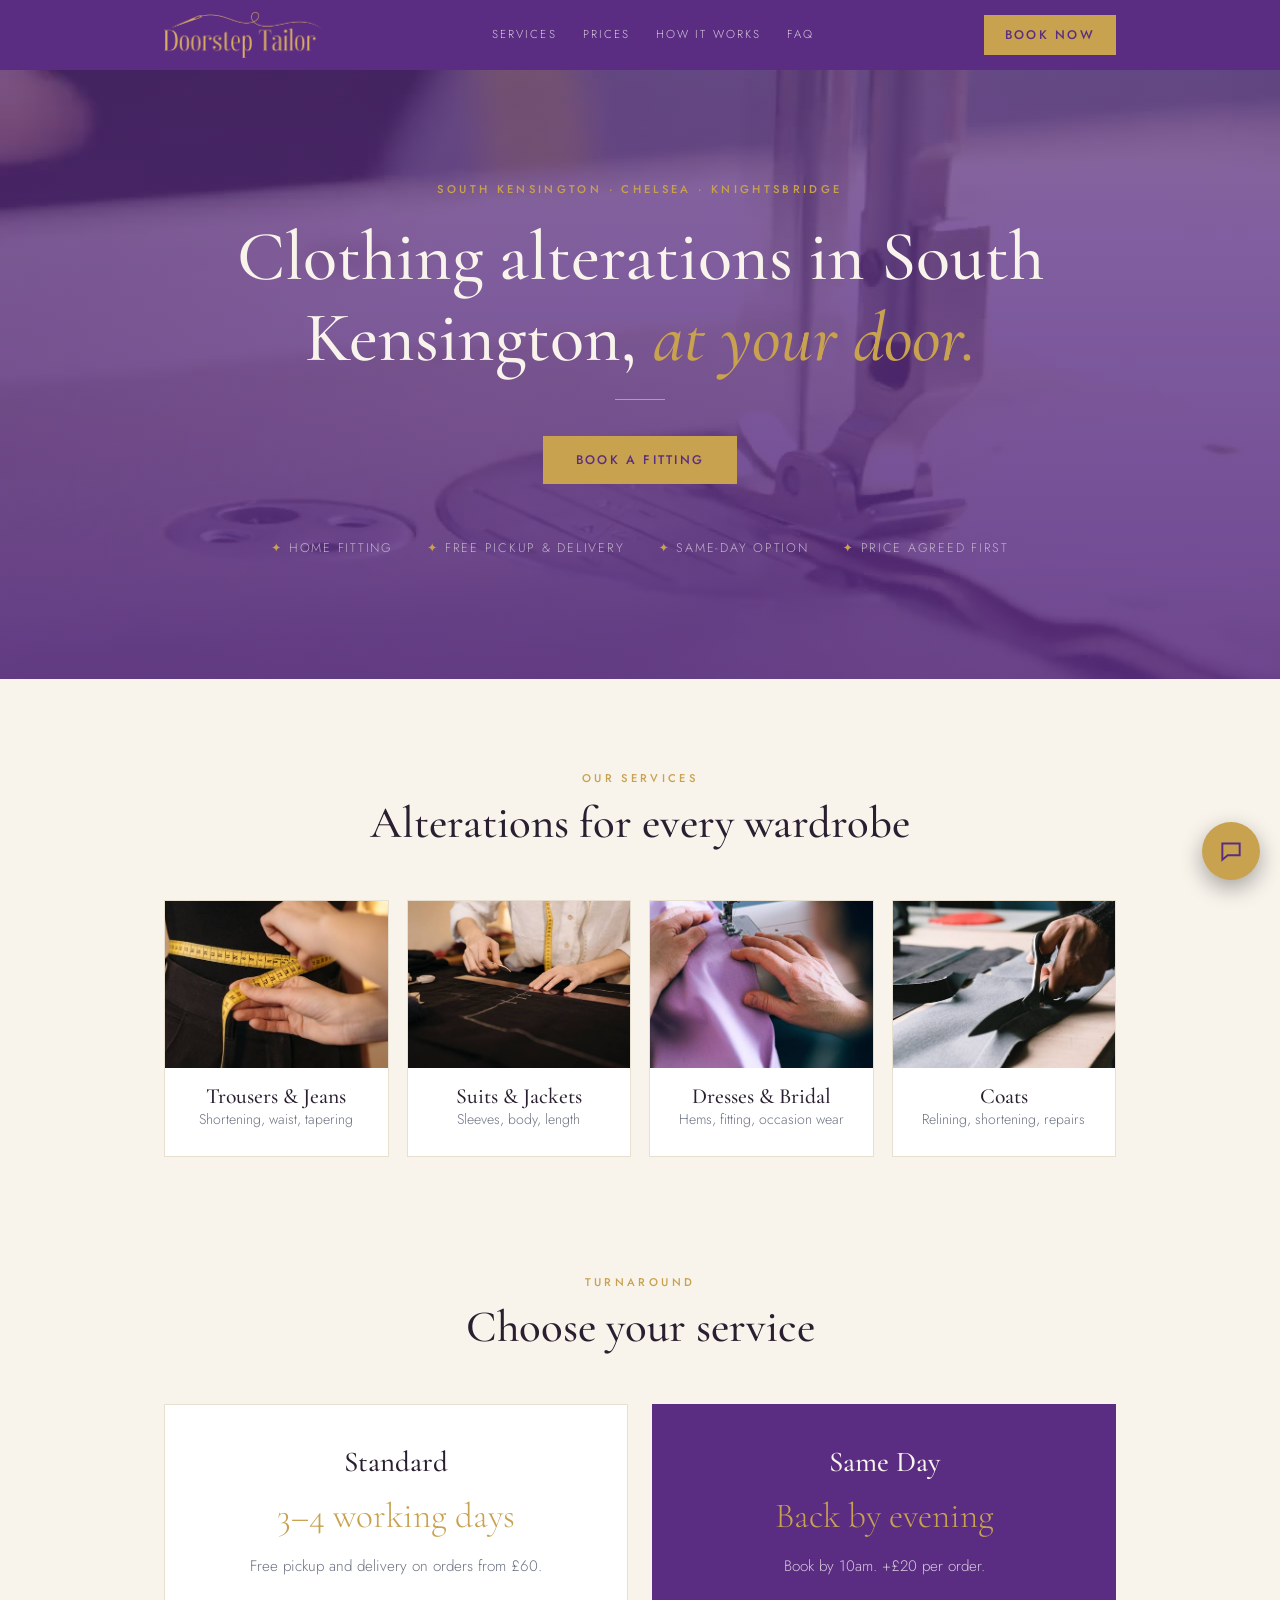
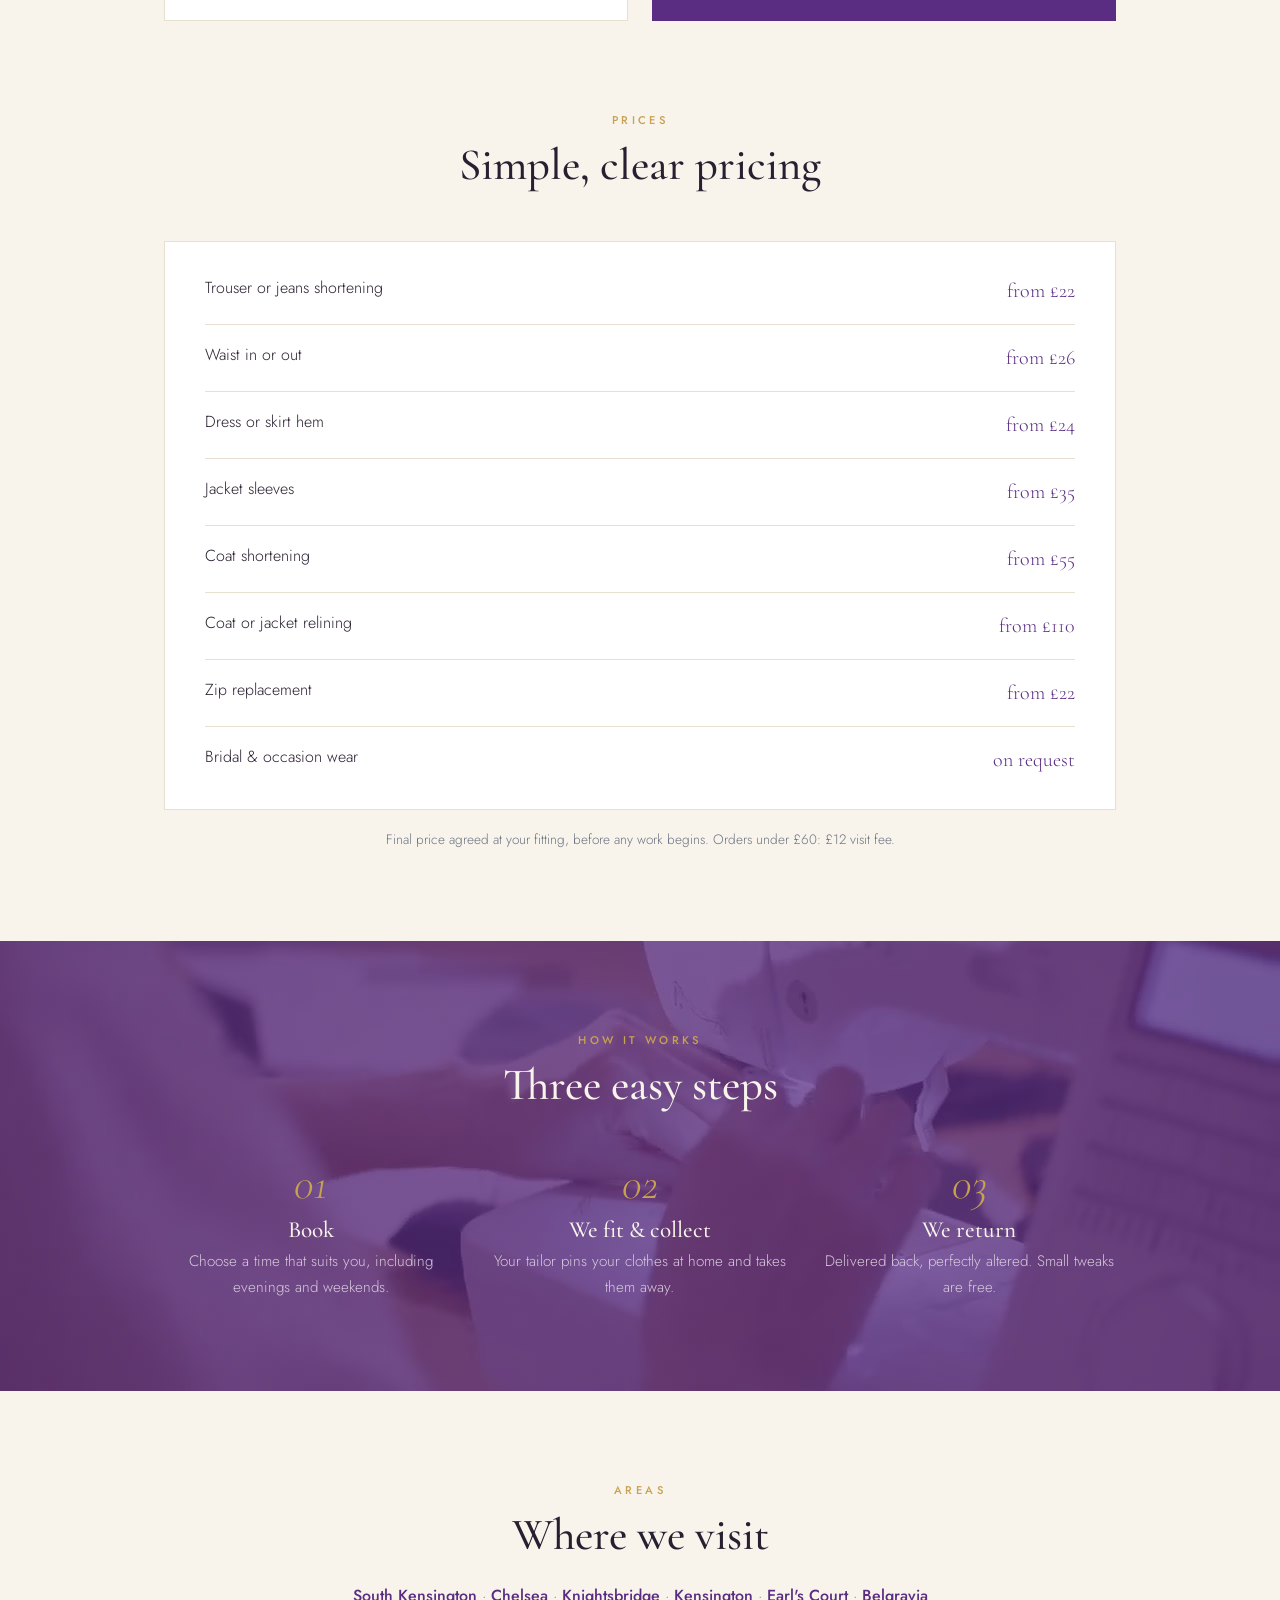
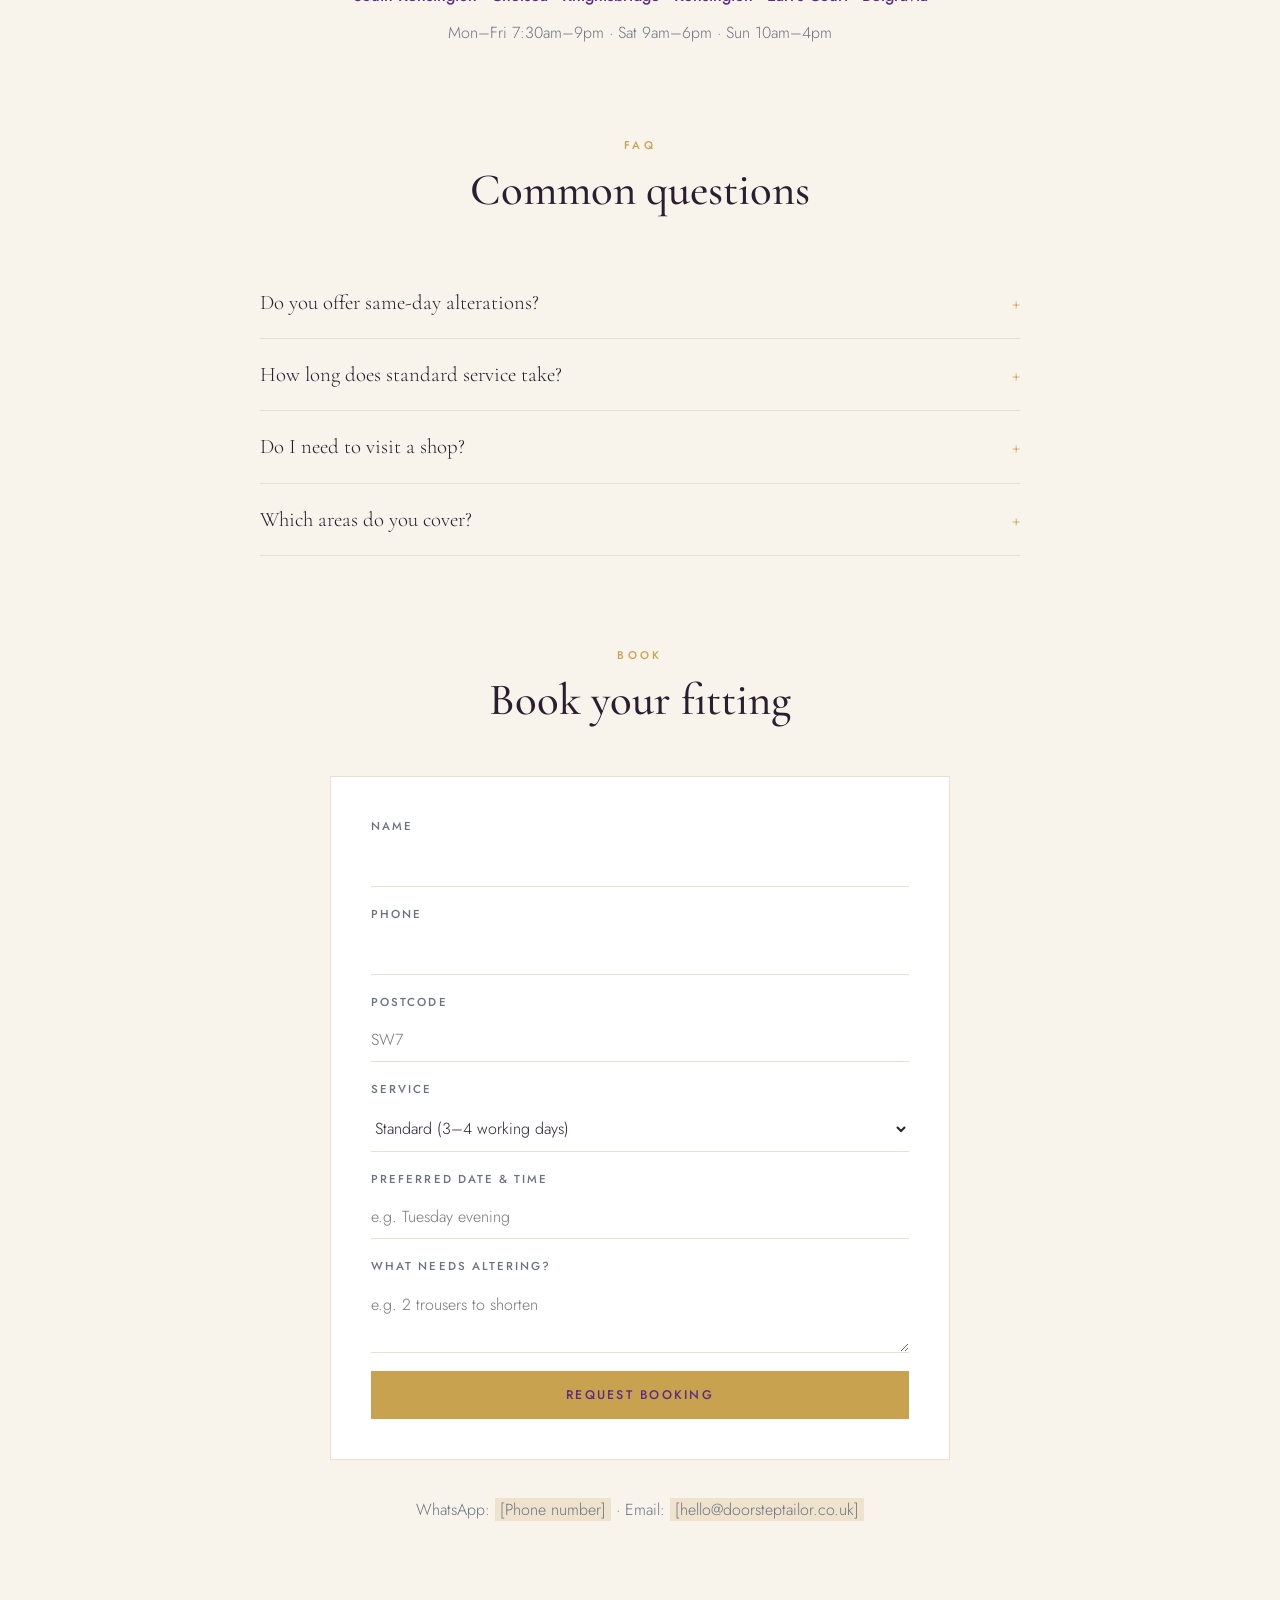
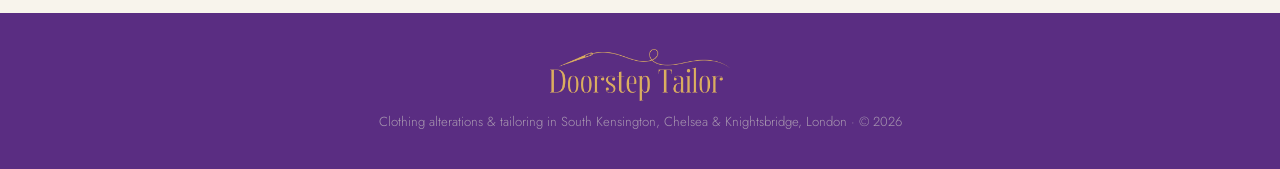
==== commit 0174d5c5: "Add Doorstep Tailor logo and favicon Co-Authored-By: Claude Opus 5.5 <noreply@anthropic.com> Claude-" ====
--- a/index.html
+++ b/index.html
@@ -11,9 +11,11 @@
 <meta property="og:title" content="Doorstep Tailor | Alterations at Your Door, South Kensington">
 <meta property="og:description" content="Home fitting, pickup and delivery. Standard 3–4 working days or same day.">
 <meta property="og:url" content="https://doorsteptailor.pages.dev/">
+<meta property="og:image" content="https://doorsteptailor.pages.dev/img/logo.png">
 <meta property="og:locale" content="en_GB">
 <meta name="theme-color" content="#5a2d82">
-<link rel="icon" href="data:image/svg+xml,%3Csvg xmlns='http://www.w3.org/2000/svg' viewBox='0 0 32 32'%3E%3Crect width='32' height='32' fill='%235a2d82'/%3E%3Ctext x='16' y='22' font-family='Georgia' font-size='16' fill='%23c8a24f' text-anchor='middle'%3EDT%3C/text%3E%3C/svg%3E">
+<link rel="icon" type="image/png" href="img/favicon.png">
+<link rel="apple-touch-icon" href="img/apple-touch-icon.png">
 <script type="application/ld+json">
 {"@context":"https://schema.org","@type":"LocalBusiness","additionalType":"https://schema.org/ProfessionalService","name":"Doorstep Tailor","description":"Clothing alterations with home fitting, pickup and delivery in South Kensington, Chelsea and Knightsbridge.","url":"https://doorsteptailor.pages.dev/","telephone":"[PHONE]","email":"hello@doorsteptailor.co.uk","priceRange":"££","areaServed":["South Kensington","Chelsea","Knightsbridge","Kensington","Earl's Court","Belgravia"],
 "openingHoursSpecification":[{"@type":"OpeningHoursSpecification","dayOfWeek":["Monday","Tuesday","Wednesday","Thursday","Friday"],"opens":"07:30","closes":"21:00"},{"@type":"OpeningHoursSpecification","dayOfWeek":"Saturday","opens":"09:00","closes":"18:00"},{"@type":"OpeningHoursSpecification","dayOfWeek":"Sunday","opens":"10:00","closes":"16:00"}],
@@ -141,12 +143,14 @@
 .row{font-size:.92rem;gap:12px}
 }
 @media (prefers-reduced-motion:reduce){.bgv{display:none}}
+.logo img{height:46px;width:auto;display:block}
+@media(max-width:760px){.logo img{height:40px}}
 </style>
 </head>
 <body>
 
 <nav aria-label="Main"><div class="wrap">
-  <a href="#top" class="logo">DOORSTEP <span>TAILOR</span></a>
+  <a href="#top" class="logo"><img src="img/logo.png" alt="Doorstep Tailor" width="200" height="58"></a>
   <ul><li><a href="#services">Services</a></li><li><a href="#prices">Prices</a></li><li><a href="#how">How it works</a></li><li><a href="#faq">FAQ</a></li></ul>
   <a href="#book" class="btn">Book Now</a>
 </div></nav>
@@ -239,7 +243,7 @@
 
 </main>
 <footer>
-  <span class="logo">DOORSTEP <span>TAILOR</span></span>
+  <img src="img/logo.png" alt="Doorstep Tailor" width="180" height="52" style="display:block;margin:0 auto 10px">
   Clothing alterations &amp; tailoring in South Kensington, Chelsea &amp; Knightsbridge, London · © 2026
 </footer>
 
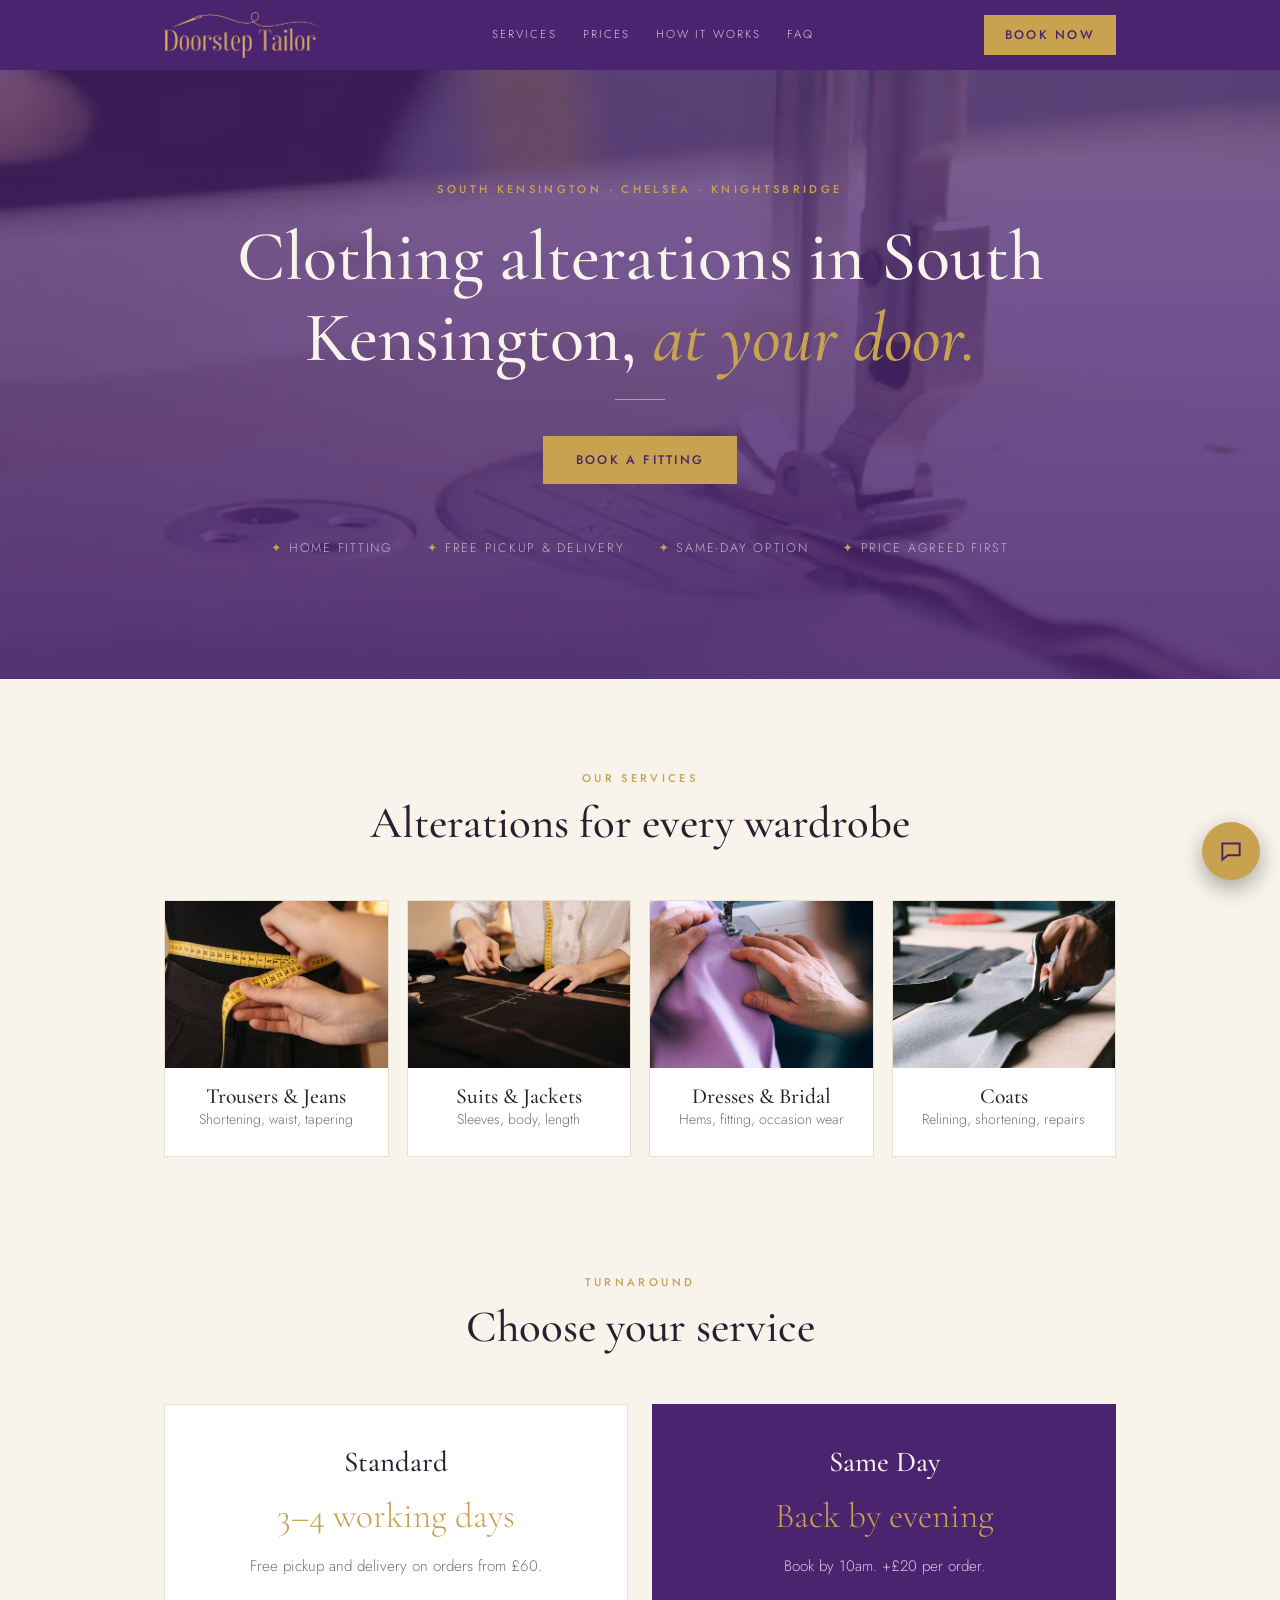
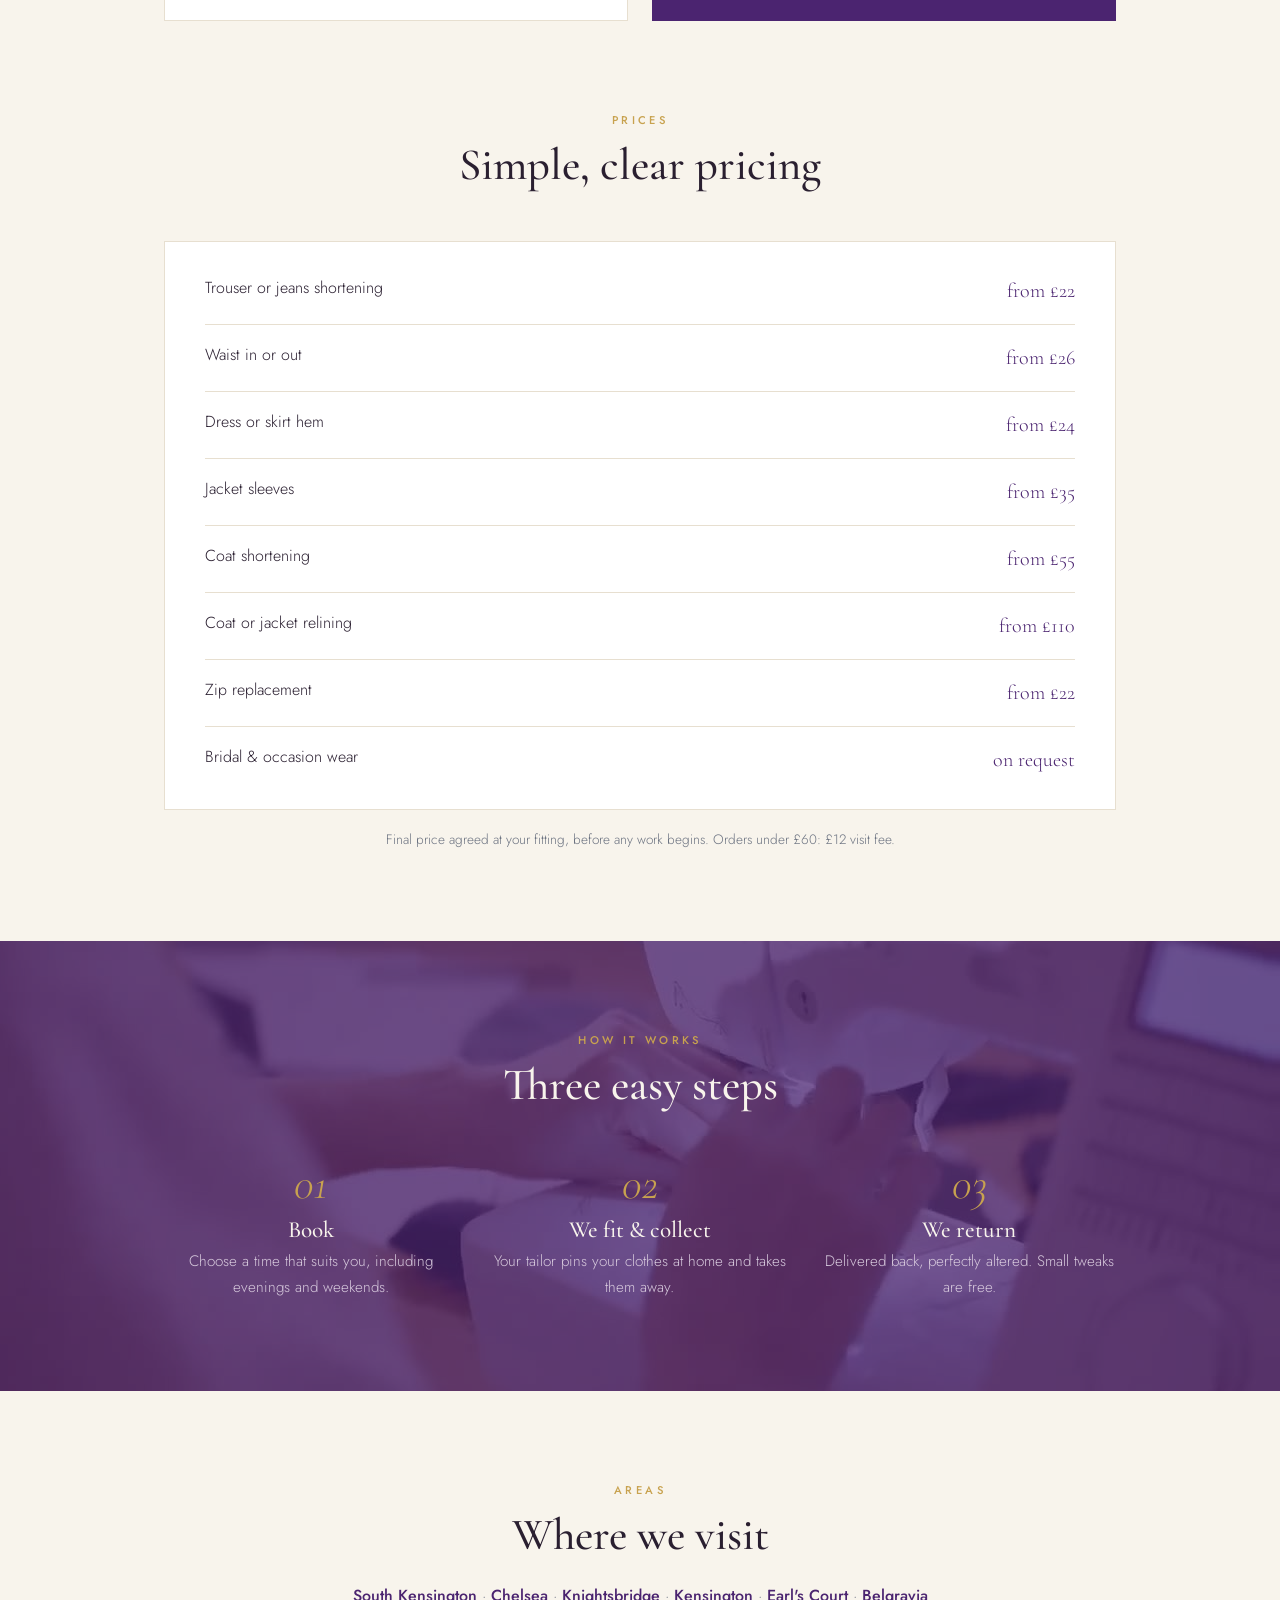
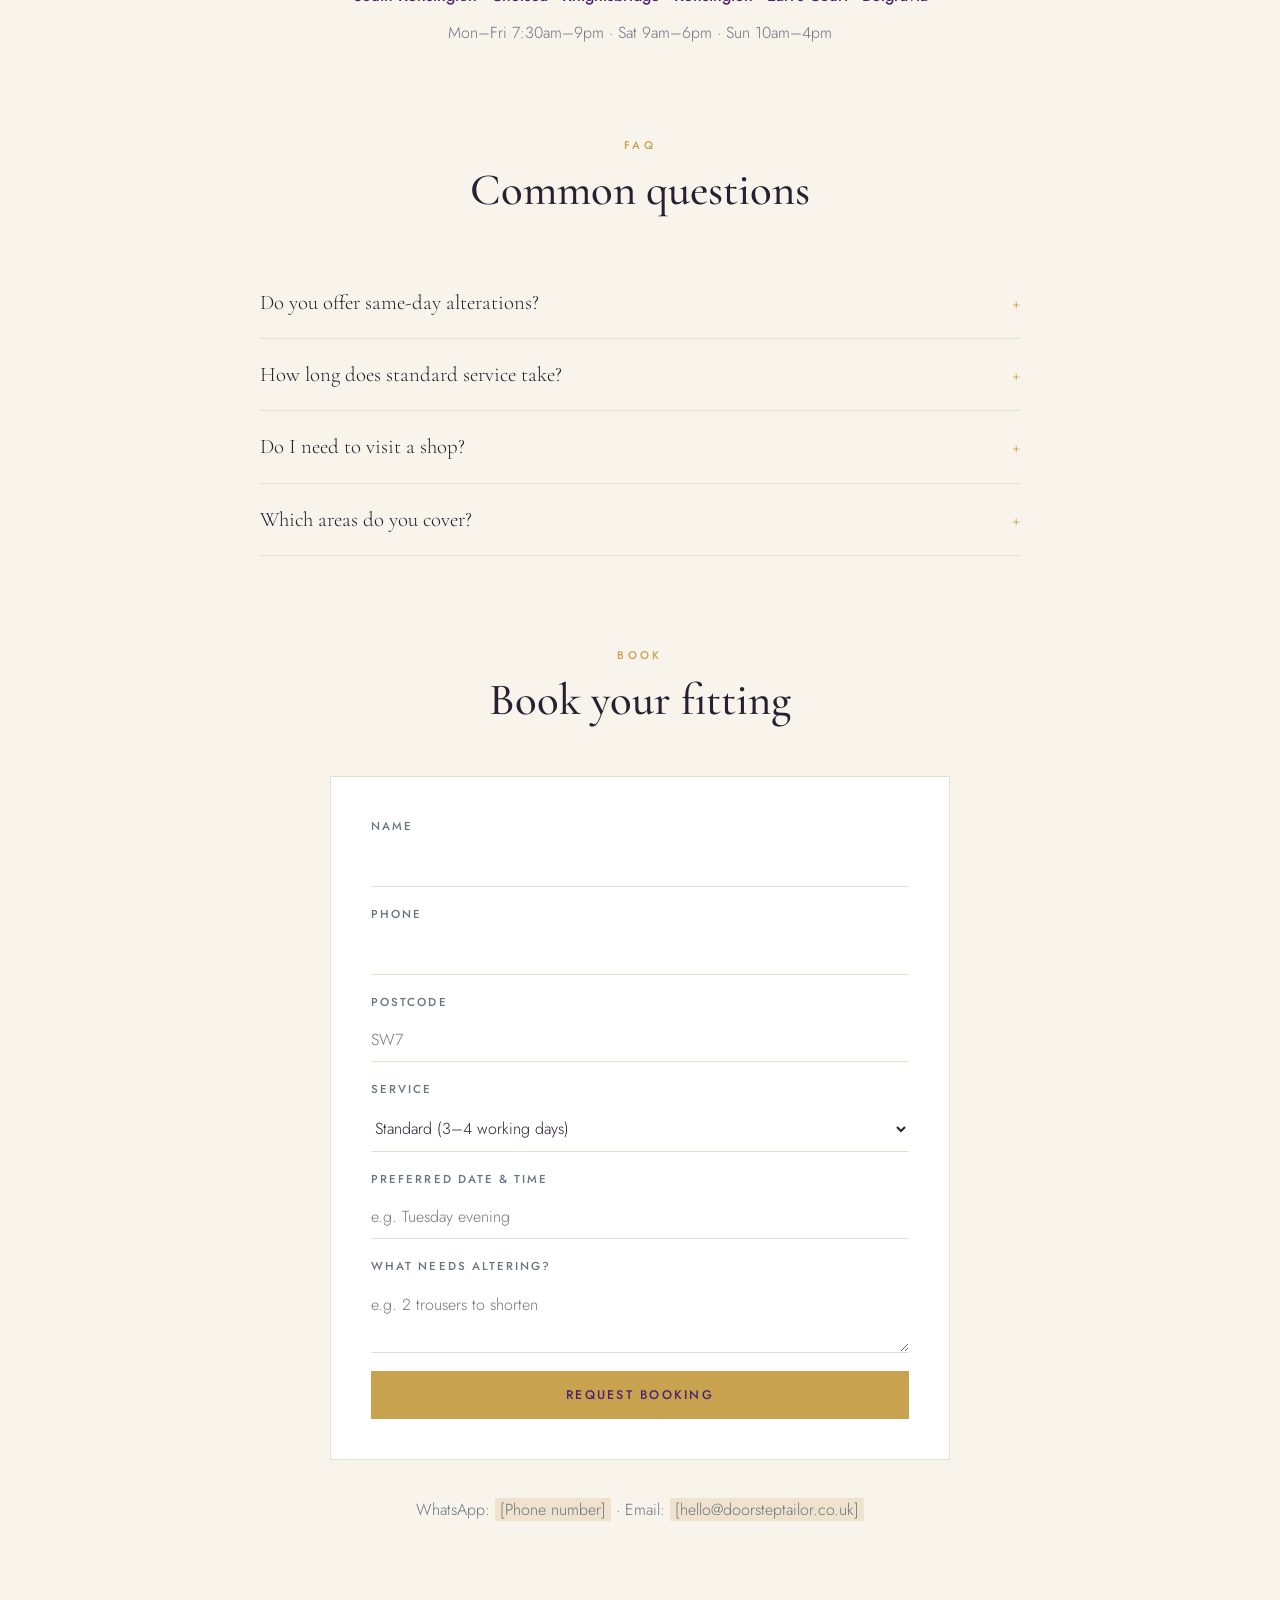
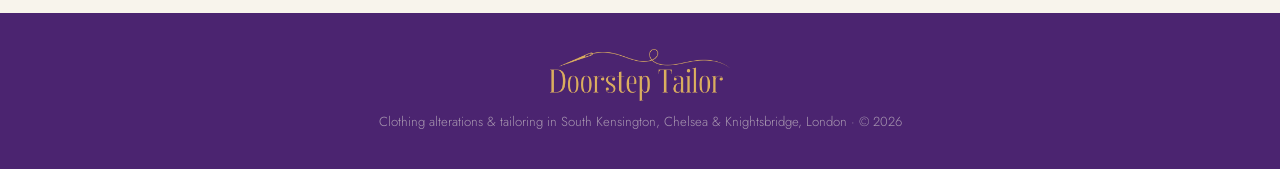
==== commit cfbfc059: "Darken purple one shade Co-Authored-By: Claude Opus 5.5 <noreply@anthropic.com> Claude-Session: http" ====
--- a/index.html
+++ b/index.html
@@ -13,7 +13,7 @@
 <meta property="og:url" content="https://doorsteptailor.pages.dev/">
 <meta property="og:image" content="https://doorsteptailor.pages.dev/img/logo.png">
 <meta property="og:locale" content="en_GB">
-<meta name="theme-color" content="#5a2d82">
+<meta name="theme-color" content="#4b2470">
 <link rel="icon" type="image/png" href="img/favicon.png">
 <link rel="apple-touch-icon" href="img/apple-touch-icon.png">
 <script type="application/ld+json">
@@ -34,7 +34,7 @@
 </script>
 <link href="https://fonts.googleapis.com/css2?family=Cormorant+Garamond:ital,wght@0,500;0,600;1,500&family=Jost:wght@300;400;500&display=swap" rel="stylesheet">
 <style>
-:root{--navy:#5a2d82;--navy2:#6b3a96;--champ:#c8a24f;--ivory:#f8f4ec;--text:#2a1f30;--muted:#6b7280;--line:#e7dfd0}
+:root{--navy:#4b2470;--navy2:#5a2f80;--champ:#c8a24f;--ivory:#f8f4ec;--text:#2a1f30;--muted:#6b7280;--line:#e7dfd0}
 *{box-sizing:border-box;margin:0;padding:0}
 html{scroll-behavior:smooth}
 body{font-family:Jost,system-ui,sans-serif;font-weight:300;color:var(--text);background:var(--ivory);line-height:1.7}
@@ -87,7 +87,7 @@
 footer .logo{font-size:1.2rem;display:block;margin-bottom:6px}
 .hero{position:relative;overflow:hidden;background:var(--navy) url(vid/hero.jpg) center/cover}
 .bgv{position:absolute;inset:0;width:100%;height:100%;object-fit:cover;z-index:0}
-.ov{position:absolute;inset:0;background:linear-gradient(rgba(90,45,130,.72),rgba(90,45,130,.88));z-index:0}
+.ov{position:absolute;inset:0;background:linear-gradient(rgba(75,36,112,.72),rgba(75,36,112,.88));z-index:0}
 .hero h1+.line{margin-bottom:36px}
 .fitband{position:relative;overflow:hidden}.fitband>.wrap{position:relative;z-index:1}
 .hero:before{content:"";position:absolute;inset:0;background-image:repeating-linear-gradient(45deg,#c8a24f0a 0 1px,transparent 1px 22px);pointer-events:none}
@@ -95,7 +95,7 @@
 .trust{display:flex;justify-content:center;gap:34px;flex-wrap:wrap;margin-top:54px;font-size:.78rem;letter-spacing:.14em;text-transform:uppercase;color:#c4b3cc}
 .trust span:before{content:"✦ ";color:var(--champ)}
 .box,.svc{transition:transform .3s,box-shadow .3s}
-.box:hover,.svc:hover{transform:translateY(-4px);box-shadow:0 18px 40px #5a2d821a}
+.box:hover,.svc:hover{transform:translateY(-4px);box-shadow:0 18px 40px #4b24701a}
 .svcs{display:grid;grid-template-columns:repeat(auto-fit,minmax(210px,1fr));gap:18px;margin-bottom:26px}
 .svc{background:#fff;border:1px solid var(--line);padding:28px 22px;text-align:center}
 .svc{padding:0 0 24px!important;overflow:hidden}.svc img{width:100%;aspect-ratio:4/3;object-fit:cover;display:block;margin-bottom:16px;transition:transform .5s}.svc:hover img{transform:scale(1.05)}.svc h3,.svc p{padding:0 18px}
@@ -114,7 +114,7 @@
 nav ul a{text-decoration:none;color:#d6c8dc}nav ul a:hover{color:var(--champ)}
 @media(max-width:760px){nav ul{display:none}.prices{padding:8px 20px}form{padding:26px}}
 #cb-btn{position:fixed;right:20px;bottom:20px;width:58px;height:58px;border-radius:50%;background:var(--champ);border:0;cursor:pointer;box-shadow:0 8px 22px #0005;z-index:20;display:grid;place-items:center}
-#cb{position:fixed;right:20px;bottom:90px;width:min(360px,calc(100vw - 40px));height:480px;max-height:calc(100vh - 120px);background:#fff;border:1px solid var(--line);box-shadow:0 20px 50px #5a2d8240;z-index:20;display:none;flex-direction:column}
+#cb{position:fixed;right:20px;bottom:90px;width:min(360px,calc(100vw - 40px));height:480px;max-height:calc(100vh - 120px);background:#fff;border:1px solid var(--line);box-shadow:0 20px 50px #4b247040;z-index:20;display:none;flex-direction:column}
 #cb.open{display:flex}
 #cb header{background:var(--navy);color:var(--ivory);padding:14px 18px;display:flex;justify-content:space-between;align-items:center}
 #cb header b{font-family:"Cormorant Garamond",serif;font-size:1.2rem;font-weight:500}
@@ -200,7 +200,7 @@
 </div></section>
 
 <section class="dark fitband" id="how">
-  <video class="bgv" autoplay muted loop playsinline preload="metadata" poster="vid/sewing.jpg" aria-hidden="true"><source src="vid/sewing.mp4" type="video/mp4"></video><div class="ov" style="background:rgba(90,45,130,.74)"></div>
+  <video class="bgv" autoplay muted loop playsinline preload="metadata" poster="vid/sewing.jpg" aria-hidden="true"><source src="vid/sewing.mp4" type="video/mp4"></video><div class="ov" style="background:rgba(75,36,112,.74)"></div>
   <div class="wrap">
   <div class="title"><div class="eyebrow">How It Works</div><h2>Three easy steps</h2></div>
   <div class="reveal steps">
@@ -253,7 +253,7 @@
 var io=new IntersectionObserver(function(es){es.forEach(function(e){if(e.isIntersecting){e.target.classList.add('in');io.unobserve(e.target);}})},{threshold:.12});
 document.querySelectorAll('.reveal').forEach(function(el){io.observe(el)});
 </script>
-<button id="cb-btn" aria-label="Chat with us"><svg width="26" height="26" viewBox="0 0 24 24" fill="none" stroke="#5a2d82" stroke-width="1.8"><path d="M4 5h16v11H9l-5 4z"/></svg></button>
+<button id="cb-btn" aria-label="Chat with us"><svg width="26" height="26" viewBox="0 0 24 24" fill="none" stroke="#4b2470" stroke-width="1.8"><path d="M4 5h16v11H9l-5 4z"/></svg></button>
 <div id="cb" role="dialog" aria-label="Doorstep Tailor assistant">
   <header><div><b>Doorstep Tailor</b><small>Ask us anything</small></div><button id="cb-x" aria-label="Close">×</button></header>
   <div id="cb-log"></div>
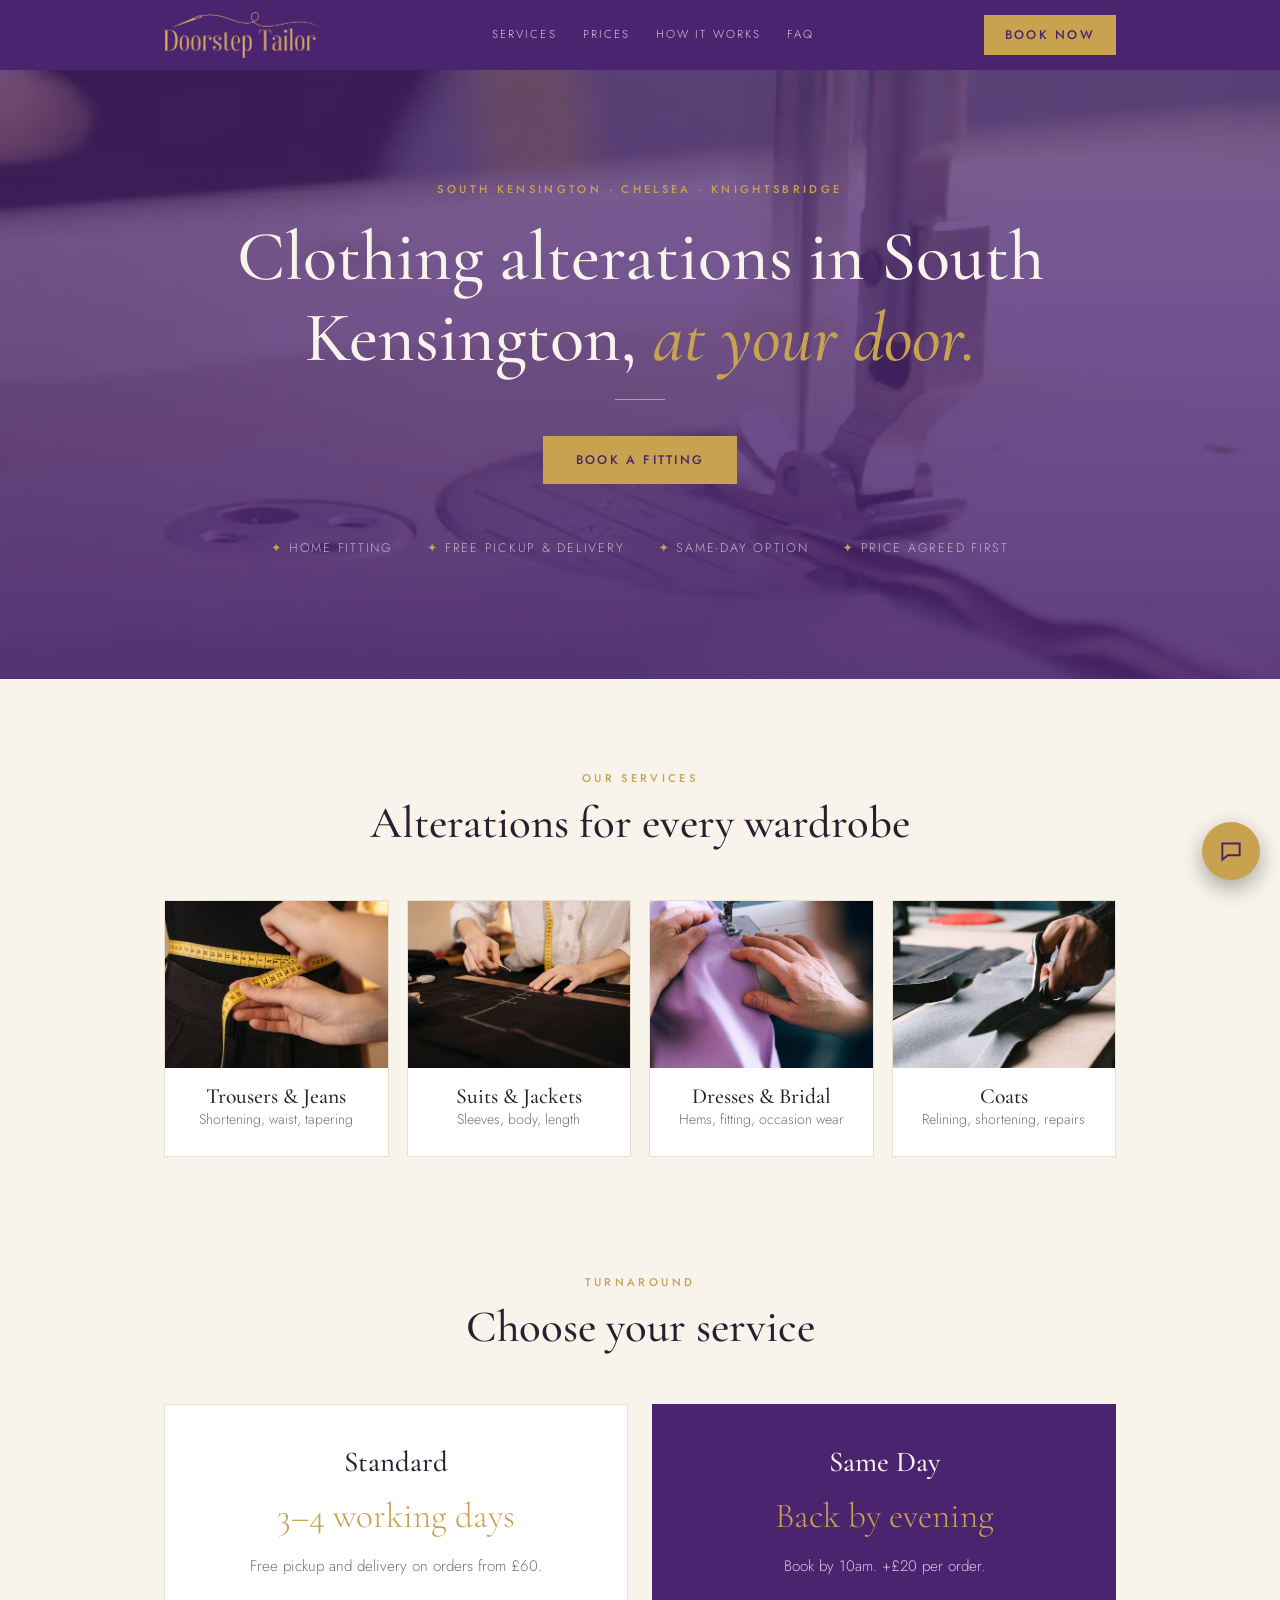
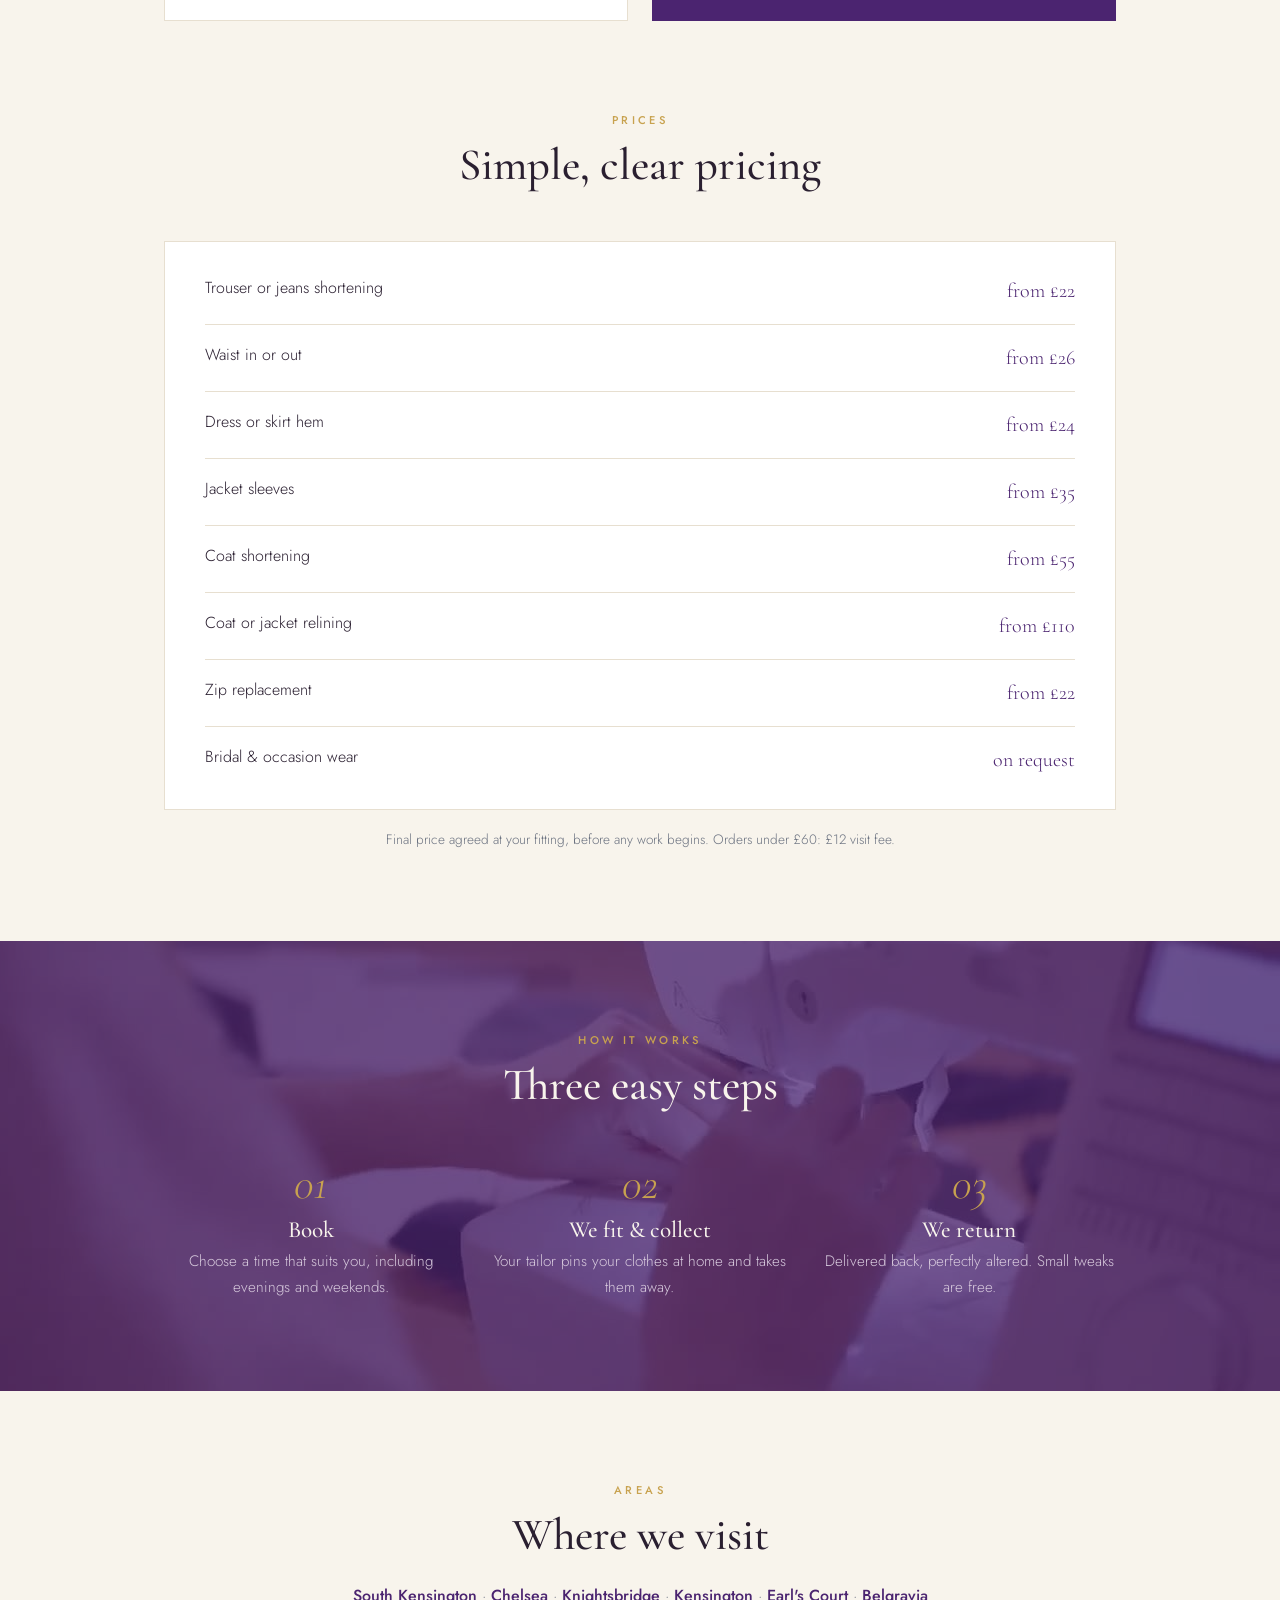
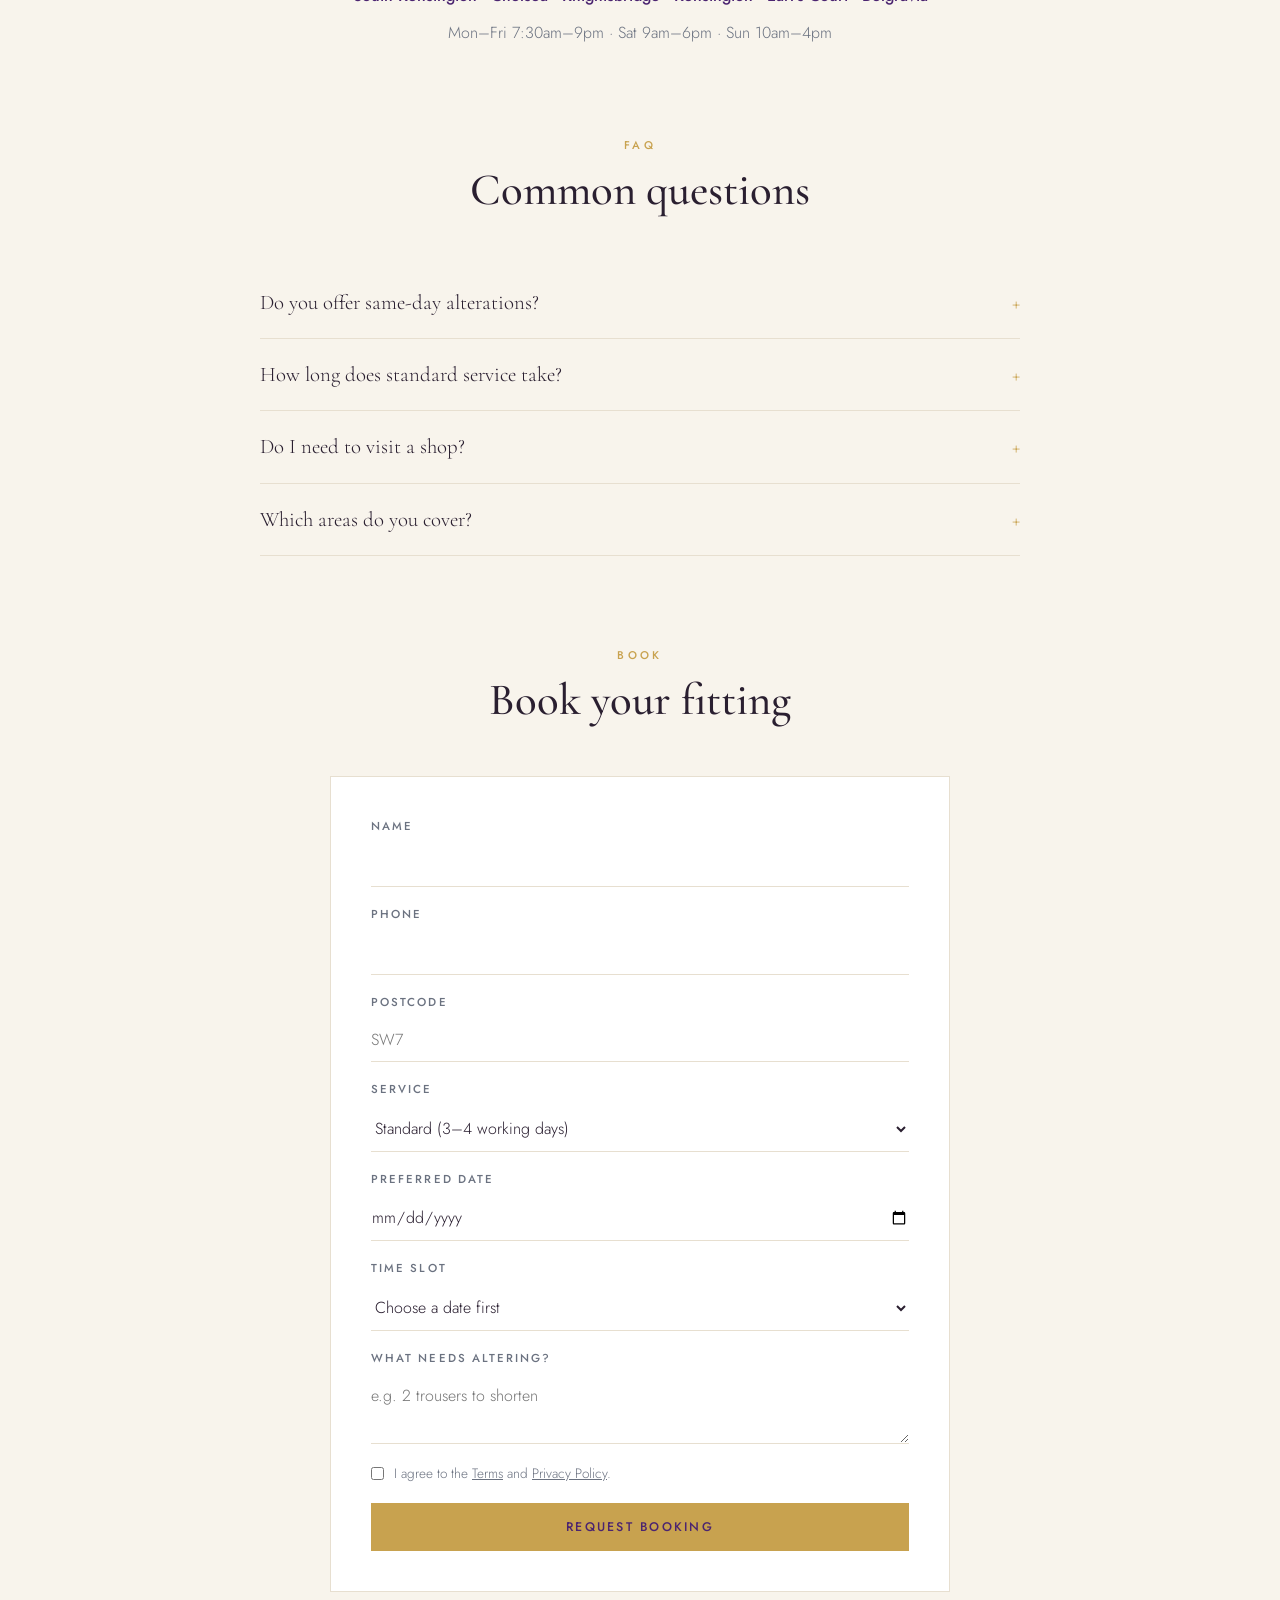
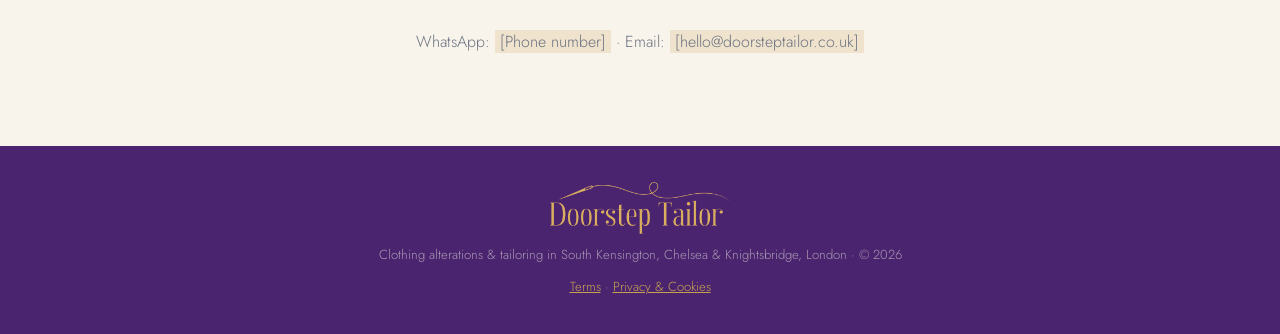
==== commit e0b59934: "Add date/time-slot booking, terms and privacy pages Co-Authored-By: Claude Opus 5.5 <noreply@anthrop" ====
--- a/index.html
+++ b/index.html
@@ -233,8 +233,10 @@
     <label>Phone<input required type="tel"></label>
     <label>Postcode<input required placeholder="SW7"></label>
     <label>Service<select><option>Standard (3–4 working days)</option><option>Same day (+£20)</option></select></label>
-    <label>Preferred date &amp; time<input placeholder="e.g. Tuesday evening"></label>
+    <label>Preferred date<input type="date" id="bdate" required></label>
+    <label>Time slot<select id="bslot" required><option value="">Choose a date first</option></select></label>
     <label>What needs altering?<textarea placeholder="e.g. 2 trousers to shorten"></textarea></label>
+    <label class="consent" style="flex-direction:row;display:flex;gap:10px;align-items:flex-start;text-transform:none;letter-spacing:0;font-weight:300;font-size:.85rem"><input type="checkbox" required style="margin-top:5px"><span>I agree to the <a href="terms.html">Terms</a> and <a href="privacy.html">Privacy Policy</a>.</span></label>
     <button class="btn" type="submit">Request Booking</button>
     <div class="ok" id="ok">Thank you. This is a preview, so the form isn't connected yet.</div>
   </form>
@@ -245,6 +247,7 @@
 <footer>
   <img src="img/logo.png" alt="Doorstep Tailor" width="180" height="52" style="display:block;margin:0 auto 10px">
   Clothing alterations &amp; tailoring in South Kensington, Chelsea &amp; Knightsbridge, London · © 2026
+  <div style="margin-top:10px"><a href="terms.html" style="color:#c8a24f">Terms</a> · <a href="privacy.html" style="color:#c8a24f">Privacy &amp; Cookies</a></div>
 </footer>
 
 <script>
@@ -288,5 +291,19 @@
 document.getElementById('cb-f').addEventListener('submit',function(e){e.preventDefault();var i=document.getElementById('cb-i');if(i.value.trim()){ask(i.value.trim());i.value='';}});
 })();
 </script>
+<script>
+(function(){
+var d=document.getElementById('bdate'),s=document.getElementById('bslot');
+var t=new Date(),pad=function(n){return(n<10?'0':'')+n};
+d.min=t.getFullYear()+'-'+pad(t.getMonth()+1)+'-'+pad(t.getDate());
+var slots={wk:['07:30 – 09:30','09:30 – 11:30','11:30 – 13:30','13:30 – 15:30','15:30 – 17:30','17:30 – 19:30','19:30 – 21:00'],sat:['09:00 – 11:00','11:00 – 13:00','13:00 – 15:00','15:00 – 18:00'],sun:['10:00 – 12:00','12:00 – 14:00','14:00 – 16:00']};
+d.addEventListener('change',function(){
+  s.innerHTML='';if(!d.value){s.innerHTML='<option value="">Choose a date first</option>';return;}
+  var day=new Date(d.value+'T12:00').getDay(),list=day===0?slots.sun:day===6?slots.sat:slots.wk;
+  var o=document.createElement('option');o.value='';o.textContent='Choose a time slot';s.appendChild(o);
+  list.forEach(function(x){var o=document.createElement('option');o.textContent=x;s.appendChild(o);});
+});
+})();
+</script>
 </body>
 </html>
